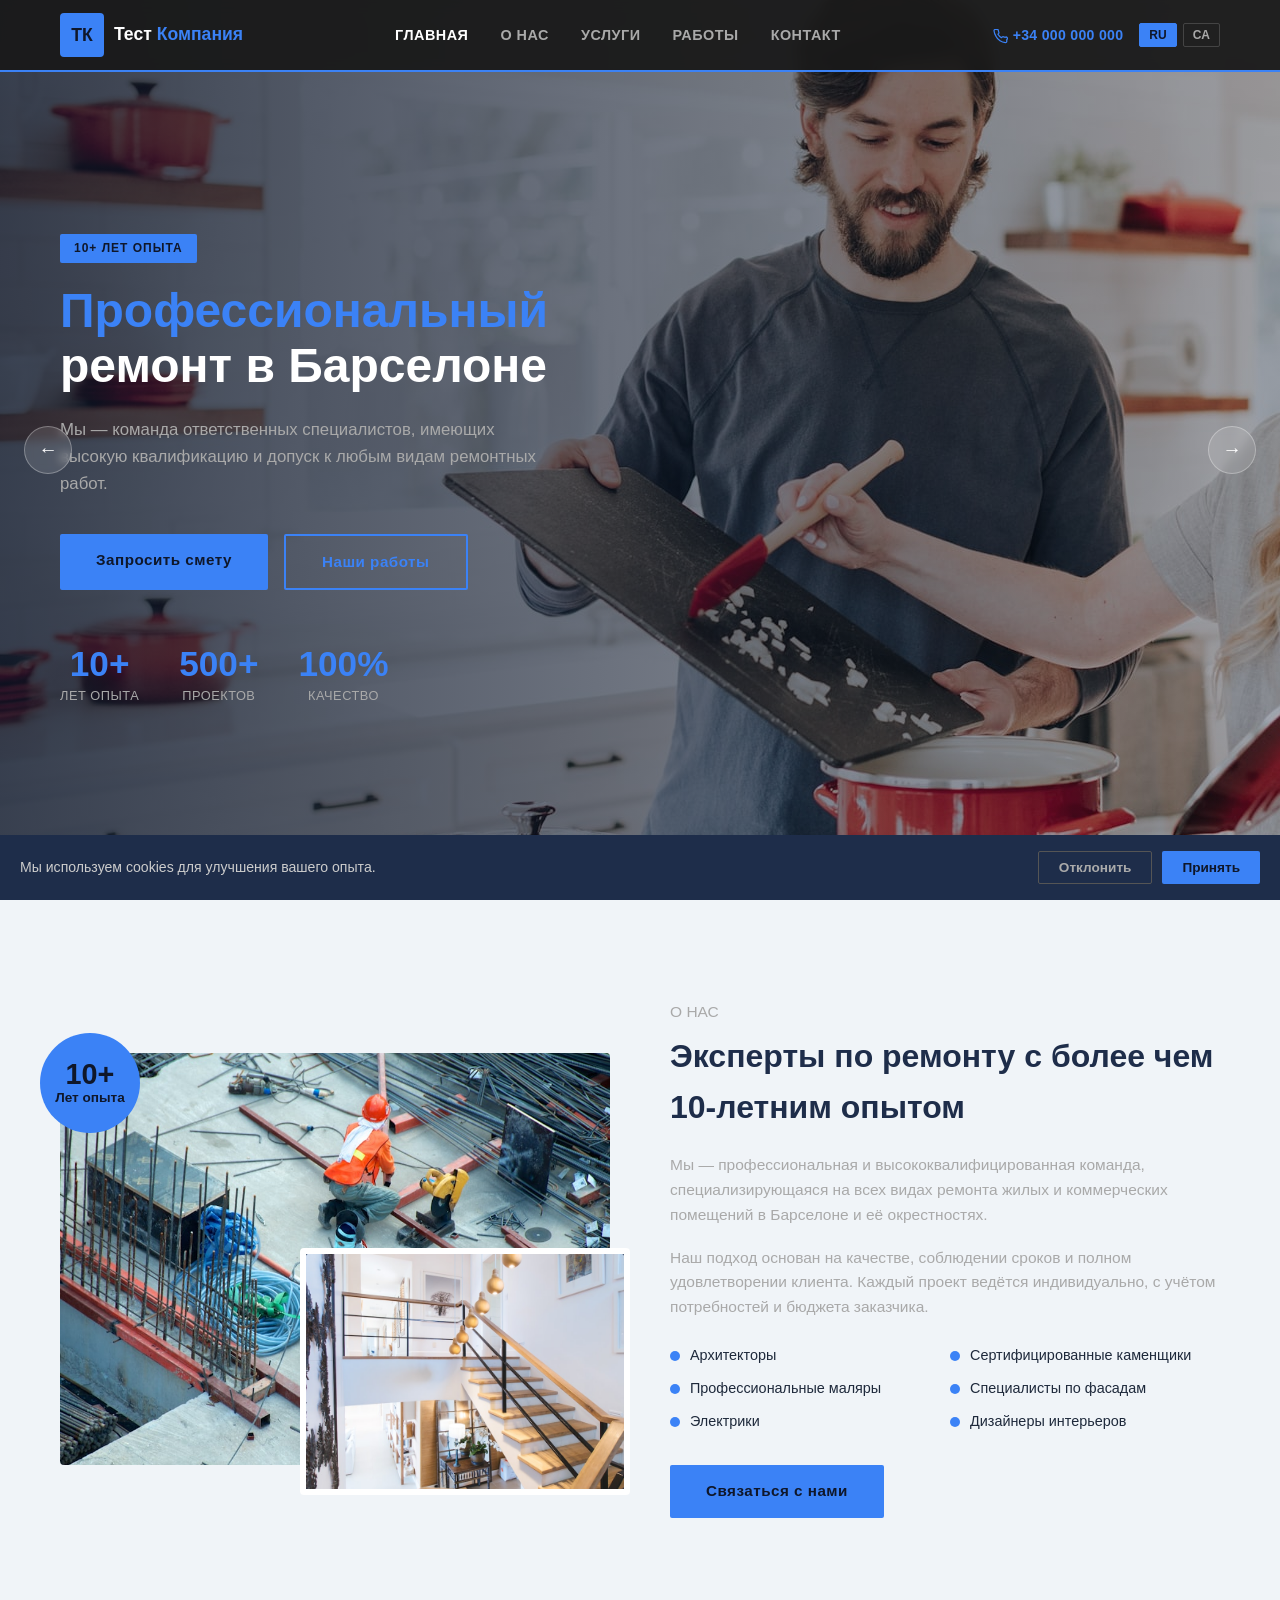
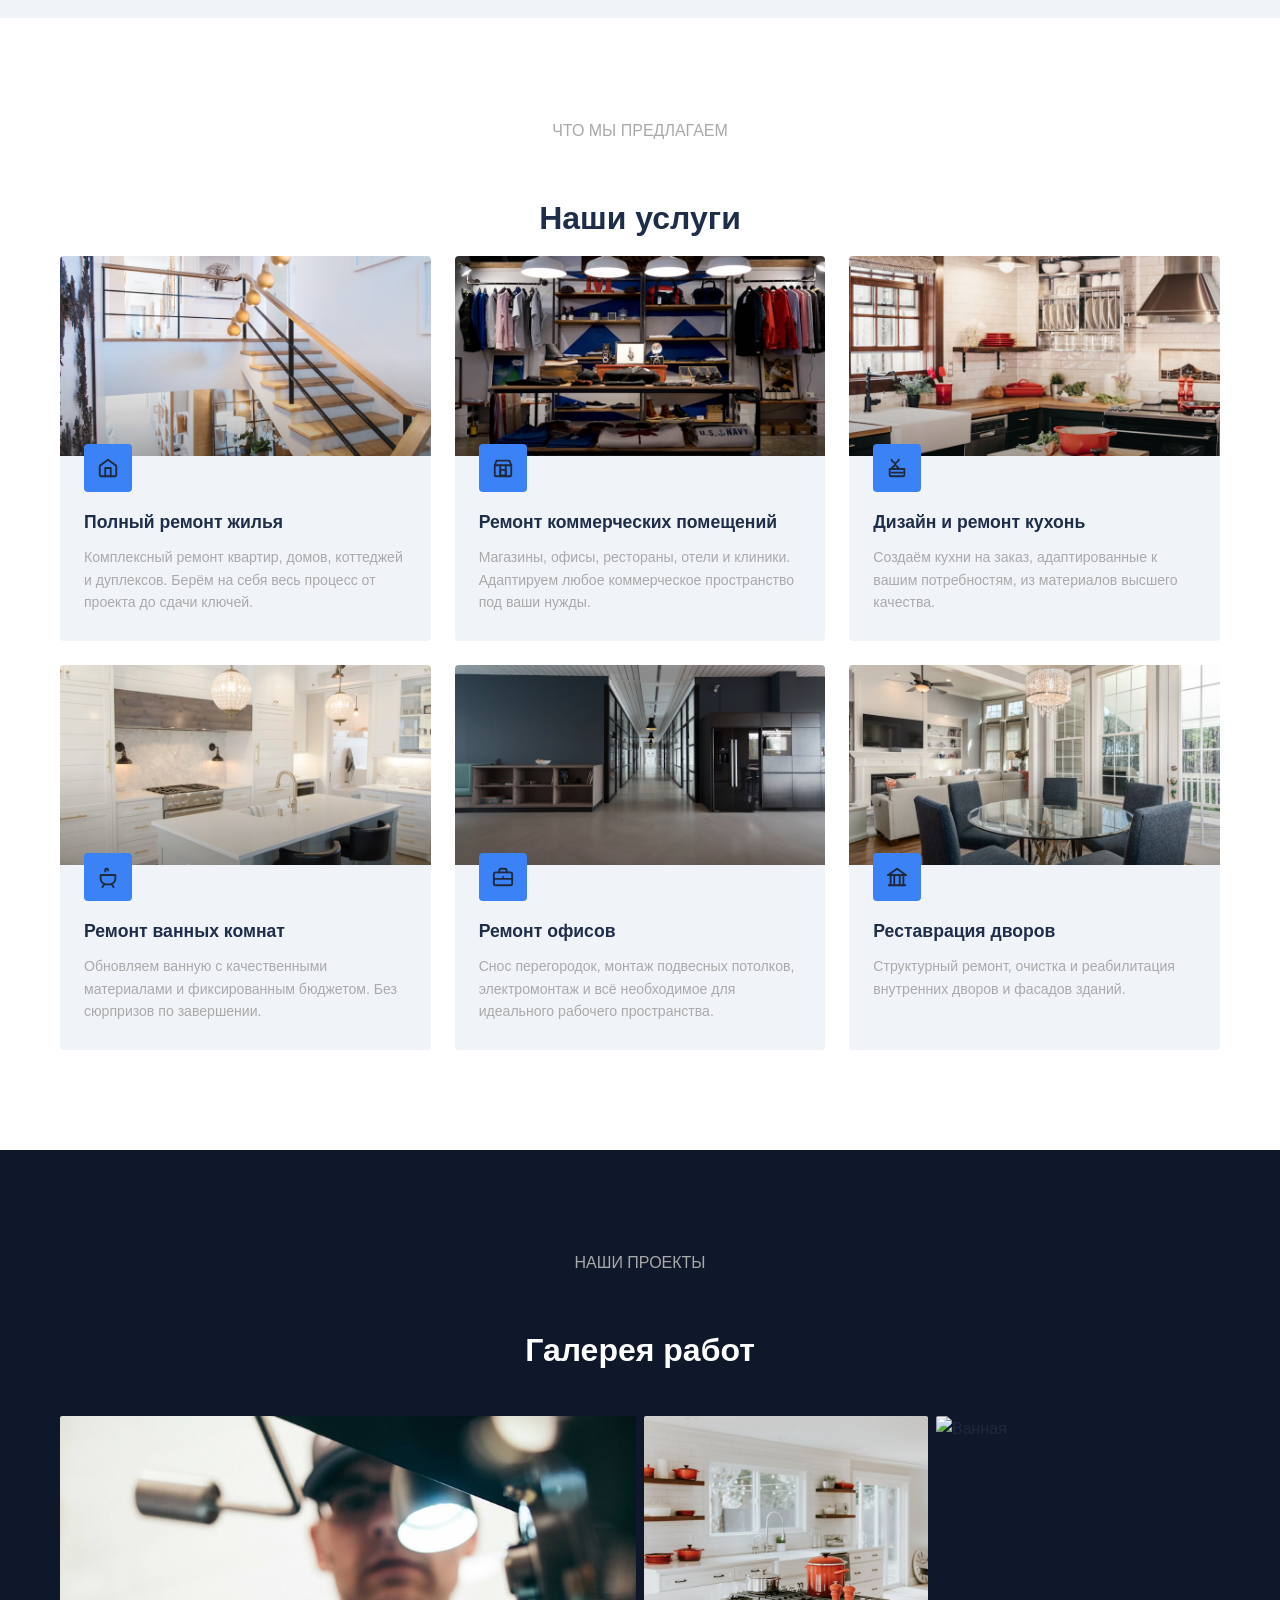
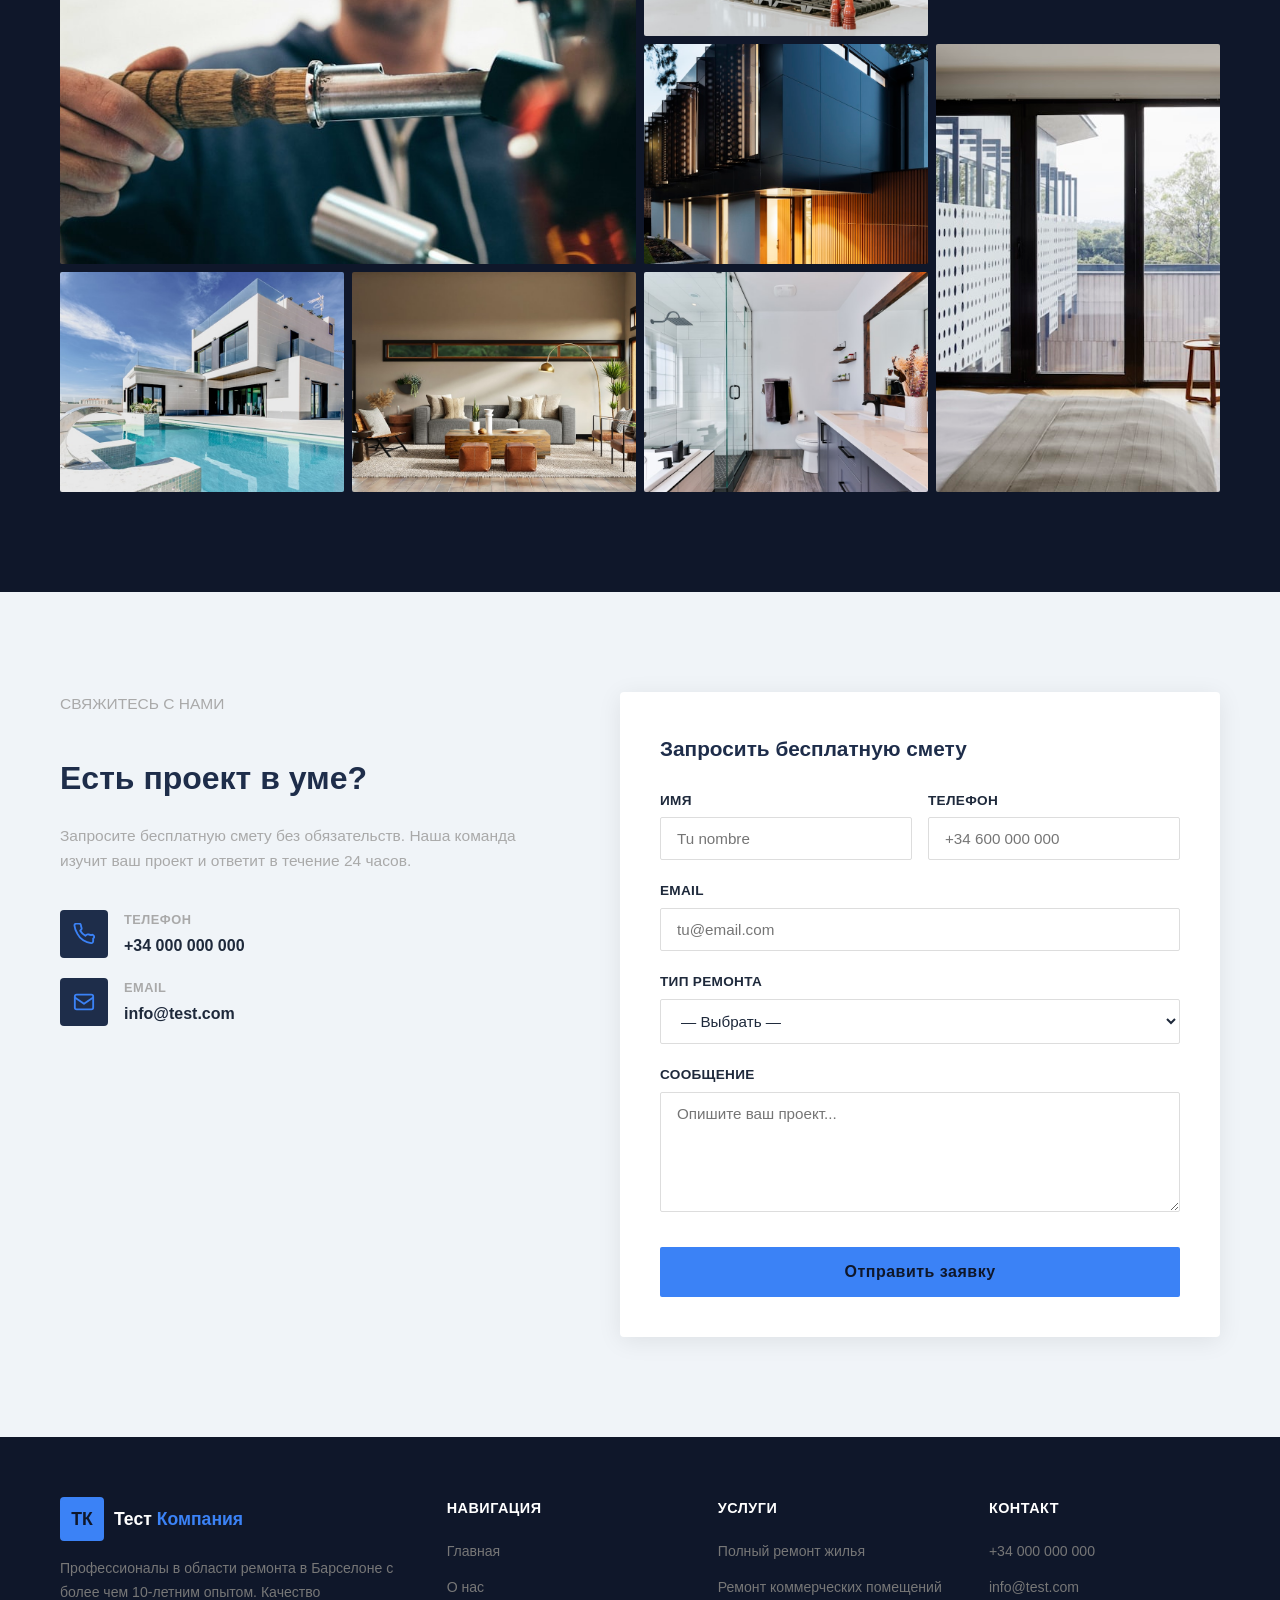
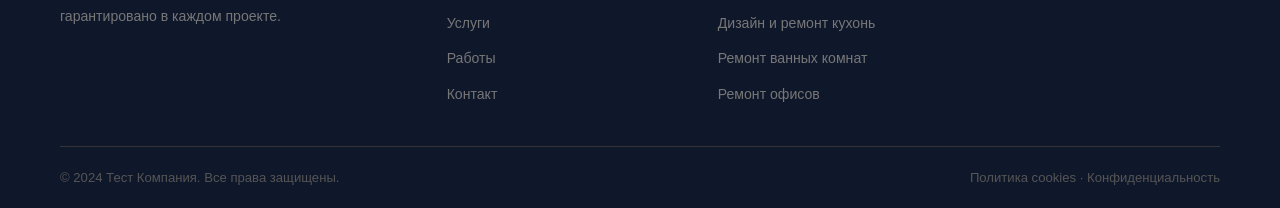
==== index.html @ d813368c "init" ====
<!DOCTYPE html>
<html lang="ru">
<head>
  <meta charset="UTF-8" />
  <meta name="viewport" content="width=device-width, initial-scale=1.0" />
  <title>Тест Компания</title>
  <style>
    /* ==================== RESET & BASE ==================== */
    *, *::before, *::after { box-sizing: border-box; margin: 0; padding: 0; }

    :root {
      --dark-green: #1e2d4a;
      --lime: #3b82f6;
      --gray: #a9a9a9;
      --dark: #0f172a;
      --light: #f0f4f8;
      --white: #ffffff;
      --text: #1e293b;
    }

    html { scroll-behavior: smooth; }

    body {
      font-family: 'Segoe UI', Arial, sans-serif;
      color: var(--text);
      background: var(--white);
      line-height: 1.6;
    }

    a { text-decoration: none; color: inherit; }
    ul { list-style: none; }
    img { display: block; width: 100%; }

    .container {
      max-width: 1200px;
      margin: 0 auto;
      padding: 0 20px;
    }

    .section-title {
      font-size: 2rem;
      font-weight: 700;
      color: var(--dark-green);
      margin-bottom: 12px;
    }

    .section-subtitle {
      color: var(--gray);
      font-size: 1rem;
      margin-bottom: 50px;
    }

    .btn {
      display: inline-block;
      padding: 14px 36px;
      background: var(--lime);
      color: var(--dark);
      font-weight: 700;
      font-size: 0.95rem;
      border: none;
      cursor: pointer;
      letter-spacing: 0.5px;
      transition: background 0.3s, transform 0.2s;
      border-radius: 2px;
    }

    .btn:hover { background: #2563eb; transform: translateY(-1px); }

    /* ==================== HEADER / NAV ==================== */
    header {
      position: fixed;
      top: 0; left: 0; right: 0;
      z-index: 1000;
      background: rgba(26, 26, 26, 0.95);
      backdrop-filter: blur(6px);
      border-bottom: 2px solid var(--lime);
      transition: background 0.3s;
    }

    nav {
      display: flex;
      align-items: center;
      justify-content: space-between;
      padding: 0 20px;
      max-width: 1200px;
      margin: 0 auto;
      height: 70px;
    }

    .logo {
      display: flex;
      align-items: center;
      gap: 10px;
    }

    .logo-mark {
      width: 44px;
      height: 44px;
      background: var(--lime);
      color: var(--dark);
      font-weight: 900;
      font-size: 1.1rem;
      display: flex;
      align-items: center;
      justify-content: center;
      border-radius: 4px;
    }

    .logo-text {
      color: var(--white);
      font-size: 1.1rem;
      font-weight: 700;
      line-height: 1.2;
    }

    .logo-text span { color: var(--lime); }

    .nav-links {
      display: flex;
      align-items: center;
      gap: 32px;
    }

    .nav-links a {
      color: var(--gray);
      font-size: 0.9rem;
      letter-spacing: 0.5px;
      text-transform: uppercase;
      font-weight: 600;
      transition: color 0.3s;
      position: relative;
    }

    .nav-links a::after {
      content: '';
      position: absolute;
      bottom: -4px; left: 0;
      width: 0; height: 2px;
      background: var(--lime);
      transition: width 0.3s;
    }

    .nav-links a:hover { color: var(--white); }
    .nav-links a:hover::after { width: 100%; }

    .nav-right {
      display: flex;
      align-items: center;
      gap: 16px;
    }

    .nav-phone {
      color: var(--lime);
      font-size: 0.88rem;
      font-weight: 700;
      letter-spacing: 0.3px;
      white-space: nowrap;
      transition: opacity 0.2s;
    }
    .nav-phone:hover { opacity: 0.8; }

    .lang-switcher {
      display: flex;
      gap: 6px;
    }

    .lang-btn {
      background: transparent;
      border: 1px solid #444;
      color: var(--gray);
      padding: 4px 9px;
      font-size: 0.75rem;
      cursor: pointer;
      border-radius: 2px;
      transition: all 0.2s;
      text-transform: uppercase;
      font-weight: 600;
    }

    .lang-btn.active,
    .lang-btn:hover {
      background: var(--lime);
      border-color: var(--lime);
      color: var(--dark);
    }

    .hamburger {
      display: none;
      flex-direction: column;
      gap: 5px;
      cursor: pointer;
      background: none;
      border: none;
      padding: 4px;
    }

    .hamburger span {
      display: block;
      width: 26px;
      height: 2px;
      background: var(--white);
      transition: all 0.3s;
    }

    /* ==================== CAROUSEL ==================== */
    .carousel-section {
      position: relative;
      width: 100%;
      height: 100vh;
      min-height: 500px;
      overflow: hidden;
    }

    .carousel-track {
      display: flex;
      height: 100%;
      transition: transform 0.7s cubic-bezier(0.77, 0, 0.18, 1);
    }

    .carousel-slide {
      min-width: 100%;
      height: 100%;
      position: relative;
      flex-shrink: 0;
    }

    .carousel-slide img {
      width: 100%;
      height: 100%;
      object-fit: cover;
      object-position: center;
      display: block;
    }

    .carousel-slide::after {
      content: '';
      position: absolute;
      inset: 0;
      background: linear-gradient(to right, rgba(10,20,40,0.78) 0%, rgba(10,20,40,0.35) 60%, rgba(10,20,40,0.15) 100%);
    }

    .carousel-btn {
      position: absolute;
      top: 50%;
      transform: translateY(-50%);
      z-index: 10;
      background: rgba(255,255,255,0.12);
      border: 1.5px solid rgba(255,255,255,0.3);
      color: var(--white);
      width: 48px;
      height: 48px;
      border-radius: 50%;
      font-size: 1.2rem;
      cursor: pointer;
      display: flex;
      align-items: center;
      justify-content: center;
      transition: background 0.2s;
      backdrop-filter: blur(4px);
    }
    .carousel-btn:hover { background: var(--lime); border-color: var(--lime); color: var(--dark); }
    .carousel-btn.prev { left: 24px; }
    .carousel-btn.next { right: 24px; }

    .carousel-dots {
      position: absolute;
      bottom: 28px;
      left: 50%;
      transform: translateX(-50%);
      display: flex;
      gap: 10px;
      z-index: 10;
    }

    .carousel-dot {
      width: 10px;
      height: 10px;
      border-radius: 50%;
      background: rgba(255,255,255,0.4);
      border: none;
      cursor: pointer;
      transition: background 0.3s, transform 0.3s;
      padding: 0;
    }
    .carousel-dot.active {
      background: var(--lime);
      transform: scale(1.3);
    }

    /* ==================== HERO ==================== */
    #home {
      position: absolute;
      inset: 0;
      z-index: 5;
      display: flex;
      align-items: center;
      pointer-events: none;
      background: transparent;
    }

    #home .btn,
    #home .btn-outline { pointer-events: all; }

    .hero-bg { display: none; }

    .hero-content {
      position: relative;
      z-index: 1;
      max-width: 580px;
      padding: 120px 20px 80px 20px;
      margin-left: calc((100vw - 1200px) / 2);
    }

    @media (max-width: 1240px) { .hero-content { margin-left: 20px; } }

    .hero-badge {
      display: inline-block;
      background: var(--lime);
      color: var(--dark);
      font-size: 0.75rem;
      font-weight: 700;
      padding: 5px 14px;
      letter-spacing: 1px;
      text-transform: uppercase;
      margin-bottom: 20px;
      border-radius: 2px;
    }

    .hero-title {
      font-size: clamp(2rem, 4vw, 3rem);
      font-weight: 900;
      color: var(--white);
      line-height: 1.15;
      margin-bottom: 24px;
    }

    .hero-title span { color: var(--lime); }

    .hero-desc {
      color: var(--gray);
      font-size: 1.05rem;
      margin-bottom: 36px;
      max-width: 480px;
    }

    .hero-actions {
      display: flex;
      gap: 16px;
      flex-wrap: wrap;
    }

    .btn-outline {
      display: inline-block;
      padding: 14px 36px;
      border: 2px solid var(--lime);
      color: var(--lime);
      font-weight: 700;
      font-size: 0.95rem;
      cursor: pointer;
      letter-spacing: 0.5px;
      transition: all 0.3s;
      border-radius: 2px;
      background: transparent;
    }

    .btn-outline:hover {
      background: var(--lime);
      color: var(--dark);
    }

    .hero-stats {
      display: flex;
      gap: 40px;
      margin-top: 56px;
      flex-wrap: wrap;
    }

    .stat {
      text-align: center;
    }

    .stat-number {
      font-size: 2.2rem;
      font-weight: 900;
      color: var(--lime);
      line-height: 1;
    }

    .stat-label {
      color: var(--gray);
      font-size: 0.8rem;
      text-transform: uppercase;
      letter-spacing: 0.5px;
      margin-top: 4px;
    }

    /* ==================== ABOUT ==================== */
    #about {
      padding: 100px 0;
      background: var(--light);
    }

    .about-grid {
      display: grid;
      grid-template-columns: 1fr 1fr;
      gap: 60px;
      align-items: center;
    }

    .about-image {
      position: relative;
    }

    .img-placeholder {
      width: 100%;
      aspect-ratio: 4/3;
      background: linear-gradient(135deg, #ddd 0%, #c5c5c5 100%);
      display: flex;
      align-items: center;
      justify-content: center;
      font-size: 4rem;
      color: #999;
      border-radius: 4px;
    }

    .img-placeholder-sm {
      width: 60%;
      aspect-ratio: 4/3;
      background: var(--dark-green);
      display: flex;
      align-items: center;
      justify-content: center;
      font-size: 2.5rem;
      color: var(--lime);
      border-radius: 4px;
      position: absolute;
      bottom: -30px;
      right: -20px;
      border: 6px solid var(--white);
    }

    .experience-badge {
      position: absolute;
      top: -20px;
      left: -20px;
      background: var(--lime);
      color: var(--dark);
      width: 100px;
      height: 100px;
      border-radius: 50%;
      display: flex;
      flex-direction: column;
      align-items: center;
      justify-content: center;
      font-weight: 900;
      line-height: 1.1;
      text-align: center;
      font-size: 0.85rem;
    }

    .experience-badge strong { font-size: 1.8rem; }

    .about-text .section-title { margin-bottom: 20px; }

    .about-text p {
      color: var(--gray);
      margin-bottom: 18px;
      font-size: 0.97rem;
    }

    .team-list {
      display: grid;
      grid-template-columns: 1fr 1fr;
      gap: 10px;
      margin-top: 24px;
    }

    .team-item {
      display: flex;
      align-items: center;
      gap: 10px;
      font-size: 0.9rem;
      color: var(--text);
      font-weight: 500;
    }

    .team-item::before {
      content: '';
      width: 10px;
      height: 10px;
      background: var(--lime);
      border-radius: 50%;
      flex-shrink: 0;
    }

    /* ==================== SERVICES ==================== */
    #services {
      padding: 100px 0;
      background: var(--white);
    }

    #services .section-header { text-align: center; }

    .services-grid {
      display: grid;
      grid-template-columns: repeat(3, 1fr);
      gap: 24px;
    }

    .service-card {
      background: var(--light);
      border-radius: 4px;
      overflow: hidden;
      transition: transform 0.3s, box-shadow 0.3s;
      border-bottom: 3px solid transparent;
    }

    .service-card:hover {
      transform: translateY(-6px);
      box-shadow: 0 12px 40px rgba(0,0,0,0.1);
      border-bottom-color: var(--lime);
    }

    .service-img {
      height: 200px;
      position: relative;
      overflow: hidden;
    }

    .service-img img {
      width: 100%;
      height: 100%;
      object-fit: cover;
      object-position: center;
      transition: transform 0.4s ease;
    }

    .service-card:hover .service-img img { transform: scale(1.06); }

    .service-img::after {
      content: '';
      position: absolute;
      inset: 0;
      background: linear-gradient(to bottom, transparent 50%, rgba(0,0,0,0.3));
    }

    .service-body {
      padding: 24px;
    }

    .service-icon {
      width: 48px;
      height: 48px;
      background: var(--lime);
      border-radius: 4px;
      display: flex;
      align-items: center;
      justify-content: center;
      font-size: 1.4rem;
      margin-bottom: 16px;
      margin-top: -36px;
      position: relative;
      z-index: 1;
    }

    .service-card:hover .service-icon {
      background: var(--dark-green);
    }

    .service-body h3 {
      font-size: 1.1rem;
      font-weight: 700;
      margin-bottom: 10px;
      color: var(--dark-green);
    }

    .service-body p {
      color: var(--gray);
      font-size: 0.88rem;
      line-height: 1.6;
    }

    /* ==================== PORTFOLIO ==================== */
    #works {
      padding: 100px 0;
      background: var(--dark);
    }

    #works .section-header { text-align: center; }
    #works .section-title { color: var(--white); }
    #works .section-subtitle { color: var(--gray); }

    .portfolio-grid {
      display: grid;
      grid-template-columns: repeat(4, 1fr);
      grid-auto-rows: 220px;
      gap: 8px;
    }

    .portfolio-item {
      position: relative;
      overflow: hidden;
      cursor: pointer;
      border-radius: 2px;
    }

    .portfolio-item.wide { grid-column: span 2; }
    .portfolio-item.tall { grid-row: span 2; }

    .portfolio-item img {
      width: 100%;
      height: 100%;
      object-fit: cover;
      object-position: center;
      display: block;
      transition: transform 0.4s ease;
    }

    .portfolio-item:hover img { transform: scale(1.06); }

    .portfolio-placeholder span { color: rgba(255,255,255,0.6); font-size: 0.75rem; }

    .portfolio-overlay {
      position: absolute;
      inset: 0;
      background: rgba(30, 45, 74, 0.88);
      display: flex;
      flex-direction: column;
      align-items: center;
      justify-content: center;
      opacity: 0;
      transition: opacity 0.3s;
      padding: 20px;
      text-align: center;
    }

    .portfolio-item:hover .portfolio-overlay { opacity: 1; }

    .portfolio-overlay h4 {
      color: var(--white);
      font-size: 1rem;
      font-weight: 700;
      margin-bottom: 6px;
    }

    .portfolio-overlay p {
      color: var(--lime);
      font-size: 0.8rem;
    }

    .portfolio-placeholder span { color: rgba(255,255,255,0.6); font-size: 0.75rem; }

    /* ==================== CONTACT ==================== */
    #contact {
      padding: 100px 0;
      background: var(--light);
    }

    .contact-grid {
      display: grid;
      grid-template-columns: 1fr 1.2fr;
      gap: 60px;
      align-items: start;
    }

    .contact-info .section-title { margin-bottom: 20px; }

    .contact-info p {
      color: var(--gray);
      margin-bottom: 36px;
      font-size: 0.97rem;
    }

    .contact-details { display: flex; flex-direction: column; gap: 20px; }

    .contact-item {
      display: flex;
      align-items: flex-start;
      gap: 16px;
    }

    .contact-icon {
      width: 48px;
      height: 48px;
      background: var(--dark-green);
      color: var(--lime);
      border-radius: 4px;
      display: flex;
      align-items: center;
      justify-content: center;
      font-size: 1.2rem;
      flex-shrink: 0;
    }

    .contact-item-text { display: flex; flex-direction: column; }
    .contact-item-label { font-size: 0.8rem; color: var(--gray); text-transform: uppercase; letter-spacing: 0.5px; font-weight: 600; }
    .contact-item-value { font-size: 1rem; color: var(--text); font-weight: 600; margin-top: 2px; }

    .contact-form {
      background: var(--white);
      padding: 40px;
      border-radius: 4px;
      box-shadow: 0 4px 24px rgba(0,0,0,0.08);
    }

    .contact-form h3 {
      font-size: 1.3rem;
      font-weight: 700;
      color: var(--dark-green);
      margin-bottom: 24px;
    }

    .form-group {
      margin-bottom: 20px;
    }

    .form-group label {
      display: block;
      font-size: 0.85rem;
      font-weight: 600;
      color: var(--text);
      margin-bottom: 6px;
      text-transform: uppercase;
      letter-spacing: 0.3px;
    }

    .form-group input,
    .form-group textarea,
    .form-group select {
      width: 100%;
      padding: 12px 16px;
      border: 1.5px solid #ddd;
      border-radius: 2px;
      font-size: 0.95rem;
      font-family: inherit;
      color: var(--text);
      transition: border-color 0.2s;
      background: var(--white);
    }

    .form-group input:focus,
    .form-group textarea:focus,
    .form-group select:focus {
      outline: none;
      border-color: var(--lime);
    }

    .form-group textarea { resize: vertical; min-height: 120px; }

    .form-row { display: grid; grid-template-columns: 1fr 1fr; gap: 16px; }

    .form-submit { width: 100%; padding: 16px; font-size: 1rem; margin-top: 8px; }

    .form-success {
      display: none;
      text-align: center;
      padding: 24px;
      color: var(--dark-green);
      font-weight: 600;
    }

    .form-success .success-icon { font-size: 3rem; margin-bottom: 12px; }

    /* ==================== FOOTER ==================== */
    footer {
      background: var(--dark);
      color: var(--gray);
      padding: 60px 0 0;
    }

    .footer-grid {
      display: grid;
      grid-template-columns: 1.5fr 1fr 1fr 1fr;
      gap: 40px;
      padding-bottom: 40px;
      border-bottom: 1px solid #333;
    }

    .footer-brand .logo { margin-bottom: 16px; }

    .footer-brand p {
      font-size: 0.88rem;
      line-height: 1.7;
      color: #777;
    }

    .footer-col h4 {
      color: var(--white);
      font-size: 0.9rem;
      font-weight: 700;
      text-transform: uppercase;
      letter-spacing: 0.5px;
      margin-bottom: 18px;
    }

    .footer-col ul { display: flex; flex-direction: column; gap: 10px; }

    .footer-col ul li a {
      color: #777;
      font-size: 0.88rem;
      transition: color 0.2s;
    }

    .footer-col ul li a:hover { color: var(--lime); }

    .footer-bottom {
      display: flex;
      justify-content: space-between;
      align-items: center;
      padding: 20px 0;
      font-size: 0.82rem;
      color: #555;
      flex-wrap: wrap;
      gap: 12px;
    }

    .footer-bottom a { color: #555; transition: color 0.2s; }
    .footer-bottom a:hover { color: var(--lime); }

    /* ==================== COOKIE BANNER ==================== */
    .cookie-banner {
      position: fixed;
      bottom: 0; left: 0; right: 0;
      background: var(--dark-green);
      color: var(--white);
      padding: 16px 20px;
      z-index: 2000;
      display: flex;
      align-items: center;
      justify-content: space-between;
      gap: 20px;
      flex-wrap: wrap;
      transform: translateY(100%);
      transition: transform 0.4s ease;
    }

    .cookie-banner.show { transform: translateY(0); }

    .cookie-text { font-size: 0.88rem; color: #ccc; flex: 1; min-width: 200px; }
    .cookie-text a { color: var(--lime); text-decoration: underline; }

    .cookie-actions { display: flex; gap: 10px; flex-wrap: wrap; }

    .cookie-btn {
      padding: 8px 20px;
      font-size: 0.85rem;
      font-weight: 700;
      cursor: pointer;
      border: none;
      border-radius: 2px;
      transition: all 0.2s;
    }

    .cookie-accept { background: var(--lime); color: var(--dark); }
    .cookie-accept:hover { background: #2563eb; }
    .cookie-decline { background: transparent; color: #aaa; border: 1px solid #555; }
    .cookie-decline:hover { border-color: #aaa; color: var(--white); }

    /* ==================== MOBILE NAV ==================== */
    .mobile-menu {
      display: none;
      position: fixed;
      top: 70px; left: 0; right: 0;
      background: rgba(15,23,42,0.98);
      z-index: 999;
      padding: 20px;
      flex-direction: column;
      gap: 16px;
      border-top: 1px solid #333;
    }

    .mobile-menu.open { display: flex; }

    .mobile-menu a {
      color: var(--gray);
      font-size: 1rem;
      font-weight: 600;
      text-transform: uppercase;
      padding: 10px 0;
      border-bottom: 1px solid #222;
      letter-spacing: 0.5px;
    }

    .mobile-menu a:hover { color: var(--lime); }

    /* ==================== SCROLL TOP ==================== */
    .scroll-top {
      position: fixed;
      bottom: 30px;
      right: 30px;
      width: 44px;
      height: 44px;
      background: var(--lime);
      color: var(--dark);
      border: none;
      border-radius: 4px;
      font-size: 1.2rem;
      cursor: pointer;
      z-index: 900;
      opacity: 0;
      pointer-events: none;
      transition: opacity 0.3s;
      display: flex;
      align-items: center;
      justify-content: center;
    }

    .scroll-top.visible { opacity: 1; pointer-events: all; }
    .scroll-top:hover { background: #2563eb; }

    /* ==================== RESPONSIVE ==================== */
    @media (max-width: 1024px) {
      .services-grid { grid-template-columns: repeat(2, 1fr); }
      .portfolio-grid { grid-template-columns: repeat(2, 1fr); }
      .portfolio-item.wide { grid-column: span 1; }
      .footer-grid { grid-template-columns: 1fr 1fr; }
    }

    @media (max-width: 768px) {
      .nav-links, .nav-right { display: none; }
      .hamburger { display: flex; }

      .about-grid, .contact-grid { grid-template-columns: 1fr; }
      .about-image { order: -1; }
      .img-placeholder-sm { display: none; }
      .experience-badge { width: 80px; height: 80px; top: -10px; left: -10px; }

      .services-grid { grid-template-columns: 1fr; }
      .portfolio-grid { grid-template-columns: 1fr 1fr; grid-auto-rows: 180px; }

      .form-row { grid-template-columns: 1fr; }

      .footer-grid { grid-template-columns: 1fr; }
      .footer-bottom { flex-direction: column; text-align: center; }

      .hero-placeholder { display: none; }

      .contact-form { padding: 24px; }
      section { padding: 70px 0; }
    }

    @media (max-width: 480px) {
      .portfolio-grid { grid-template-columns: 1fr; }
      .portfolio-item.tall { grid-row: span 1; }
      .hero-stats { gap: 24px; }
      .team-list { grid-template-columns: 1fr; }
    }
  </style>
</head>
<body>

<!-- ==================== HEADER ==================== -->
<header>
  <nav>
    <a href="#home" class="logo">
      <div class="logo-mark">ТК</div>
      <div class="logo-text">Тест <span>Компания</span></div>
    </a>

    <ul class="nav-links">
      <li><a href="#home" data-i18n="nav_home">Inicio</a></li>
      <li><a href="#about" data-i18n="nav_about">Nosotros</a></li>
      <li><a href="#services" data-i18n="nav_services">Servicios</a></li>
      <li><a href="#works" data-i18n="nav_works">Trabajos</a></li>
      <li><a href="#contact" data-i18n="nav_contact">Contacto</a></li>
    </ul>

    <div class="nav-right">
      <a href="tel:+34000000000" class="nav-phone">
        <svg width="15" height="15" viewBox="0 0 24 24" fill="none" stroke="currentColor" stroke-width="2" stroke-linecap="round" stroke-linejoin="round" style="vertical-align:middle;margin-right:5px;"><path d="M22 16.92v3a2 2 0 0 1-2.18 2 19.79 19.79 0 0 1-8.63-3.07A19.5 19.5 0 0 1 4.69 11.5 19.79 19.79 0 0 1 1.61 2.84 2 2 0 0 1 3.6.67h3a2 2 0 0 1 2 1.72c.127.96.361 1.903.7 2.81a2 2 0 0 1-.45 2.11L7.91 8.37a16 16 0 0 0 5.55 5.55l1.27-.96a2 2 0 0 1 2.11-.45c.907.339 1.85.573 2.81.7A2 2 0 0 1 22 16.92z"/></svg>+34 000 000 000
      </a>
      <div class="lang-switcher">
        <button class="lang-btn active" onclick="setLang('ru')">RU</button>
        <button class="lang-btn" onclick="setLang('ca')">CA</button>
      </div>
    </div>

    <button class="hamburger" id="hamburger" aria-label="Menu">
      <span></span><span></span><span></span>
    </button>
  </nav>

  <!-- Mobile menu -->
  <div class="mobile-menu" id="mobileMenu">
    <a href="#home" data-i18n="nav_home" onclick="closeMobile()">Inicio</a>
    <a href="#about" data-i18n="nav_about" onclick="closeMobile()">Nosotros</a>
    <a href="#services" data-i18n="nav_services" onclick="closeMobile()">Servicios</a>
    <a href="#works" data-i18n="nav_works" onclick="closeMobile()">Trabajos</a>
    <a href="#contact" data-i18n="nav_contact" onclick="closeMobile()">Contacto</a>
    <div class="lang-switcher" style="padding-top:8px;">
      <button class="lang-btn active" onclick="setLang('ru')">RU</button>
      <button class="lang-btn" onclick="setLang('ca')">CA</button>
    </div>
  </div>
</header>

<!-- ==================== CAROUSEL + HERO ==================== -->
<div class="carousel-section">

  <!-- Slides -->
  <div class="carousel-track" id="carouselTrack">
    <div class="carousel-slide">
      <img src="images/hero1.jpg" alt="Ремонт квартиры" loading="eager" />
    </div>
    <div class="carousel-slide">
      <img src="images/hero2.jpg" alt="Ремонт ванной" loading="lazy" />
    </div>
    <div class="carousel-slide">
      <img src="images/hero3.jpg" alt="Интерьер" loading="lazy" />
    </div>
    <div class="carousel-slide">
      <img src="images/hero4.jpg" alt="Строительные работы" loading="lazy" />
    </div>
  </div>

  <!-- Controls -->
  <button class="carousel-btn prev" onclick="carouselMove(-1)" aria-label="Назад">&#8592;</button>
  <button class="carousel-btn next" onclick="carouselMove(1)" aria-label="Вперёд">&#8594;</button>
  <div class="carousel-dots" id="carouselDots">
    <button class="carousel-dot active" onclick="carouselGo(0)"></button>
    <button class="carousel-dot" onclick="carouselGo(1)"></button>
    <button class="carousel-dot" onclick="carouselGo(2)"></button>
    <button class="carousel-dot" onclick="carouselGo(3)"></button>
  </div>

  <!-- Hero content overlay -->
  <section id="home">
    <div class="hero-bg"></div>
    <div class="hero-content">
      <span class="hero-badge" data-i18n="hero_badge">+10 лет опыта</span>
      <h1 class="hero-title" data-i18n="hero_title"><span>Профессиональный</span> ремонт в Барселоне</h1>
      <p class="hero-desc" data-i18n="hero_desc">Мы — команда ответственных специалистов, имеющих высокую квалификацию и допуск к любым видам ремонтных работ.</p>
      <div class="hero-actions">
        <a href="#contact" class="btn" data-i18n="hero_cta">Запросить смету</a>
        <a href="#works" class="btn-outline" data-i18n="hero_works">Наши работы</a>
      </div>
      <div class="hero-stats">
        <div class="stat">
          <div class="stat-number">10+</div>
          <div class="stat-label" data-i18n="stat_years">Лет опыта</div>
        </div>
        <div class="stat">
          <div class="stat-number">500+</div>
          <div class="stat-label" data-i18n="stat_projects">Проектов</div>
        </div>
        <div class="stat">
          <div class="stat-number">100%</div>
          <div class="stat-label" data-i18n="stat_quality">Качество</div>
        </div>
      </div>
    </div>
  </section>

</div>

<!-- ==================== ABOUT ==================== -->
<section id="about">
  <div class="container">
    <div class="about-grid">
      <div class="about-image">
        <div class="experience-badge"><strong>10+</strong> <span data-i18n="stat_years">лет</span></div>
        <img src="images/about.jpg" alt="Команда за работой" style="width:100%;aspect-ratio:4/3;object-fit:cover;border-radius:4px;" />
        <div class="img-placeholder-sm" style="background:var(--dark-green);">
          <img src="images/service-home.jpg" alt="Готовый объект" style="width:100%;height:100%;object-fit:cover;border-radius:2px;" />
        </div>
      </div>
      <div class="about-text">
        <p class="section-subtitle" style="margin-bottom:6px;" data-i18n="about_label">SOBRE NOSOTROS</p>
        <h2 class="section-title" data-i18n="about_title">Expertos en reformas con más de 10 años de experiencia</h2>
        <p data-i18n="about_p1">Somos un equipo profesional y altamente cualificado, especializado en todo tipo de reformas tanto para viviendas residenciales como para locales comerciales en Barcelona y su área metropolitana.</p>
        <p data-i18n="about_p2">Nuestro enfoque se basa en la calidad, el respeto por los plazos y la total satisfacción del cliente. Cada proyecto se gestiona de forma personalizada, adaptándonos a las necesidades y el presupuesto de cada cliente.</p>
        <div class="team-list">
          <div class="team-item" data-i18n="team_1">Arquitectos</div>
          <div class="team-item" data-i18n="team_2">Albañiles certificados</div>
          <div class="team-item" data-i18n="team_3">Pintores profesionales</div>
          <div class="team-item" data-i18n="team_4">Expertos en fachadas</div>
          <div class="team-item" data-i18n="team_5">Electricistas</div>
          <div class="team-item" data-i18n="team_6">Decoradores de interiores</div>
        </div>
        <a href="#contact" class="btn" style="margin-top:32px;" data-i18n="about_cta">Contactar con nosotros</a>
      </div>
    </div>
  </div>
</section>

<!-- ==================== SERVICES ==================== -->
<section id="services">
  <div class="container">
    <div class="section-header">
      <p class="section-subtitle" data-i18n="services_label">LO QUE OFRECEMOS</p>
      <h2 class="section-title" data-i18n="services_title">Nuestros servicios</h2>
    </div>
    <div class="services-grid">

      <div class="service-card">
        <div class="service-img"><img src="images/service-home.jpg" alt="Ремонт жилья" /></div>
        <div class="service-body">
          <div class="service-icon"><svg width="22" height="22" viewBox="0 0 24 24" fill="none" stroke="currentColor" stroke-width="2" stroke-linecap="round" stroke-linejoin="round"><path d="M3 9.5L12 3l9 6.5V20a1 1 0 0 1-1 1H4a1 1 0 0 1-1-1V9.5z"/><path d="M9 21V12h6v9"/></svg></div>
          <h3 data-i18n="s1_title">Полный ремонт жилья</h3>
          <p data-i18n="s1_desc">Комплексный ремонт квартир, домов, коттеджей и дуплексов.</p>
        </div>
      </div>

      <div class="service-card">
        <div class="service-img"><img src="images/service-commercial.jpg" alt="Коммерческие помещения" /></div>
        <div class="service-body">
          <div class="service-icon"><svg width="22" height="22" viewBox="0 0 24 24" fill="none" stroke="currentColor" stroke-width="2" stroke-linecap="round" stroke-linejoin="round"><path d="M3 9h18v11a1 1 0 0 1-1 1H4a1 1 0 0 1-1-1V9z"/><path d="M3 9l2-5h14l2 5"/><path d="M9 9v12M15 9v12"/><rect x="9" y="14" width="6" height="6" rx="0.5"/></svg></div>
          <h3 data-i18n="s2_title">Ремонт коммерческих помещений</h3>
          <p data-i18n="s2_desc">Магазины, офисы, рестораны, отели и клиники.</p>
        </div>
      </div>

      <div class="service-card">
        <div class="service-img"><img src="images/service-kitchen.jpg" alt="Кухня" /></div>
        <div class="service-body">
          <div class="service-icon"><svg width="22" height="22" viewBox="0 0 24 24" fill="none" stroke="currentColor" stroke-width="2" stroke-linecap="round" stroke-linejoin="round"><path d="M6 3c0 2.5 4 2.5 4 5S6 10.5 6 13"/><path d="M6 13h12"/><path d="M6 17h12"/><path d="M5 21h14a1 1 0 0 0 1-1v-7H4v7a1 1 0 0 0 1 1z"/><path d="M14 3c0 2.5-4 2.5-4 5s4 2.5 4 5"/></svg></div>
          <h3 data-i18n="s3_title">Дизайн и ремонт кухонь</h3>
          <p data-i18n="s3_desc">Кухни на заказ из материалов высшего качества.</p>
        </div>
      </div>

      <div class="service-card">
        <div class="service-img"><img src="images/service-bathroom.jpg" alt="Ванная" /></div>
        <div class="service-body">
          <div class="service-icon"><svg width="22" height="22" viewBox="0 0 24 24" fill="none" stroke="currentColor" stroke-width="2" stroke-linecap="round" stroke-linejoin="round"><path d="M9 6V4a1 1 0 0 1 1-1h1a1 1 0 0 1 1 1v1"/><path d="M4 10h16v4a6 6 0 0 1-6 6H10a6 6 0 0 1-6-6v-4z"/><line x1="4" y1="10" x2="20" y2="10"/><line x1="8" y1="20" x2="6" y2="23"/><line x1="16" y1="20" x2="18" y2="23"/></svg></div>
          <h3 data-i18n="s4_title">Ремонт ванных комнат</h3>
          <p data-i18n="s4_desc">Качественные материалы и фиксированный бюджет.</p>
        </div>
      </div>

      <div class="service-card">
        <div class="service-img"><img src="images/service-office.jpg" alt="Офис" /></div>
        <div class="service-body">
          <div class="service-icon"><svg width="22" height="22" viewBox="0 0 24 24" fill="none" stroke="currentColor" stroke-width="2" stroke-linecap="round" stroke-linejoin="round"><rect x="2" y="7" width="20" height="14" rx="2"/><path d="M16 7V5a2 2 0 0 0-2-2h-4a2 2 0 0 0-2 2v2"/><line x1="12" y1="12" x2="12" y2="12.01"/><line x1="2" y1="14" x2="22" y2="14"/></svg></div>
          <h3 data-i18n="s5_title">Ремонт офисов</h3>
          <p data-i18n="s5_desc">Перегородки, подвесные потолки, электромонтаж.</p>
        </div>
      </div>

      <div class="service-card">
        <div class="service-img"><img src="images/service-facade.jpg" alt="Фасад" /></div>
        <div class="service-body">
          <div class="service-icon"><svg width="22" height="22" viewBox="0 0 24 24" fill="none" stroke="currentColor" stroke-width="2" stroke-linecap="round" stroke-linejoin="round"><line x1="3" y1="21" x2="21" y2="21"/><line x1="3" y1="10" x2="21" y2="10"/><polyline points="5 10 5 21"/><polyline points="19 10 19 21"/><polyline points="9 10 9 21"/><polyline points="15 10 15 21"/><path d="M12 3L2 10h20L12 3z"/></svg></div>
          <h3 data-i18n="s6_title">Реставрация фасадов</h3>
          <p data-i18n="s6_desc">Структурный ремонт и реабилитация фасадов зданий.</p>
        </div>
      </div>

    </div>
  </div>
</section>

<!-- ==================== PORTFOLIO ==================== -->
<section id="works">
  <div class="container">
    <div class="section-header" style="margin-bottom:40px;">
      <p class="section-subtitle" data-i18n="works_label">NUESTROS PROYECTOS</p>
      <h2 class="section-title" data-i18n="works_title">Galería de trabajos</h2>
    </div>
    <div class="portfolio-grid">

      <div class="portfolio-item wide tall">
        <img src="images/portfolio1.jpg" alt="Полный ремонт" />
        <div class="portfolio-overlay">
          <h4 data-i18n="p1_title">Полный ремонт квартиры</h4>
          <p data-i18n="p1_cat">Жильё · Барселона</p>
        </div>
      </div>

      <div class="portfolio-item">
        <img src="images/portfolio2.jpg" alt="Кухня" />
        <div class="portfolio-overlay">
          <h4 data-i18n="p2_title">Дизайн кухни</h4>
          <p data-i18n="p2_cat">Кухня · Эйшампле</p>
        </div>
      </div>

      <div class="portfolio-item">
        <img src="images/portfolio3.jpg" alt="Ванная" />
        <div class="portfolio-overlay">
          <h4 data-i18n="p3_title">Ремонт ванной</h4>
          <p data-i18n="p3_cat">Ванная · Грасиа</p>
        </div>
      </div>

      <div class="portfolio-item">
        <img src="images/portfolio4.jpg" alt="Коммерческое" />
        <div class="portfolio-overlay">
          <h4 data-i18n="p4_title">Коммерческое помещение</h4>
          <p data-i18n="p4_cat">Коммерческое · Сарриа</p>
        </div>
      </div>

      <div class="portfolio-item tall">
        <img src="images/portfolio5.jpg" alt="Фасад" />
        <div class="portfolio-overlay">
          <h4 data-i18n="p5_title">Реставрация фасада</h4>
          <p data-i18n="p5_cat">Фасад · Побленоу</p>
        </div>
      </div>

      <div class="portfolio-item">
        <img src="images/portfolio6.jpg" alt="Офис" />
        <div class="portfolio-overlay">
          <h4 data-i18n="p6_title">Ремонт офиса</h4>
          <p data-i18n="p6_cat">Офис · Лес Кортс</p>
        </div>
      </div>

      <div class="portfolio-item">
        <img src="images/portfolio7.jpg" alt="Квартира" />
        <div class="portfolio-overlay">
          <h4 data-i18n="p7_title">Обновлённая квартира</h4>
          <p data-i18n="p7_cat">Жильё · Сант Жерваси</p>
        </div>
      </div>

      <div class="portfolio-item">
        <img src="images/portfolio8.jpg" alt="Полный ремонт" />
        <div class="portfolio-overlay">
          <h4 data-i18n="p8_title">Полный ремонт</h4>
          <p data-i18n="p8_cat">Жильё · Орта</p>
        </div>
      </div>

    </div>
  </div>
</section>

<!-- ==================== CONTACT ==================== -->
<section id="contact">
  <div class="container">
    <div class="contact-grid">
      <div class="contact-info">
        <p class="section-subtitle" data-i18n="contact_label">PONTE EN CONTACTO</p>
        <h2 class="section-title" data-i18n="contact_title">¿Tienes un proyecto en mente?</h2>
        <p data-i18n="contact_desc">Solicita tu presupuesto gratuito sin compromiso. Nuestro equipo estudiará tu proyecto y te responderemos en menos de 24 horas.</p>

        <div class="contact-details">
          <div class="contact-item">
            <div class="contact-icon"><svg width="22" height="22" viewBox="0 0 24 24" fill="none" stroke="currentColor" stroke-width="2" stroke-linecap="round" stroke-linejoin="round"><path d="M22 16.92v3a2 2 0 0 1-2.18 2 19.79 19.79 0 0 1-8.63-3.07A19.5 19.5 0 0 1 4.69 11.5 19.79 19.79 0 0 1 1.61 2.84 2 2 0 0 1 3.6.67h3a2 2 0 0 1 2 1.72c.127.96.361 1.903.7 2.81a2 2 0 0 1-.45 2.11L7.91 8.37a16 16 0 0 0 5.55 5.55l1.27-.96a2 2 0 0 1 2.11-.45c.907.339 1.85.573 2.81.7A2 2 0 0 1 22 16.92z"/></svg></div>
            <div class="contact-item-text">
              <span class="contact-item-label" data-i18n="ci_phone_label">Teléfono</span>
              <a class="contact-item-value" href="tel:+34000000000">+34 000 000 000</a>
            </div>
          </div>
          <div class="contact-item">
            <div class="contact-icon"><svg width="22" height="22" viewBox="0 0 24 24" fill="none" stroke="currentColor" stroke-width="2" stroke-linecap="round" stroke-linejoin="round"><rect x="2" y="4" width="20" height="16" rx="2"/><path d="M2 7l10 7 10-7"/></svg></div>
            <div class="contact-item-text">
              <span class="contact-item-label" data-i18n="ci_email_label">Email</span>
              <a class="contact-item-value" href="mailto:info@test.com">info@test.com</a>
            </div>
          </div>
        </div>
      </div>

      <div class="contact-form" id="contactForm">
        <h3 data-i18n="form_title">Solicitar presupuesto gratuito</h3>
        <form id="reformForm" onsubmit="handleSubmit(event)">
          <div class="form-row">
            <div class="form-group">
              <label data-i18n="form_name">Nombre</label>
              <input type="text" name="name" required placeholder="Tu nombre" />
            </div>
            <div class="form-group">
              <label data-i18n="form_phone">Teléfono</label>
              <input type="tel" name="phone" placeholder="+34 600 000 000" />
            </div>
          </div>
          <div class="form-group">
            <label data-i18n="form_email">Email</label>
            <input type="email" name="email" required placeholder="tu@email.com" />
          </div>
          <div class="form-group">
            <label data-i18n="form_service">Tipo de reforma</label>
            <select name="service">
              <option value="" data-i18n="form_select">— Seleccionar —</option>
              <option data-i18n="s1_title">Reforma integral de viviendas</option>
              <option data-i18n="s2_title">Reforma de locales comerciales</option>
              <option data-i18n="s3_title">Diseño y reforma de cocinas</option>
              <option data-i18n="s4_title">Reforma de baños</option>
              <option data-i18n="s5_title">Reforma de oficinas</option>
              <option data-i18n="s6_title">Restauración de patios</option>
            </select>
          </div>
          <div class="form-group">
            <label data-i18n="form_message">Mensaje</label>
            <textarea name="message" placeholder="Describe tu proyecto..." data-i18n-placeholder="form_message_ph"></textarea>
          </div>
          <button type="submit" class="btn form-submit" data-i18n="form_submit">Enviar solicitud</button>
        </form>
        <div class="form-success" id="formSuccess">
          <div class="success-icon"><svg width="52" height="52" viewBox="0 0 24 24" fill="none" stroke="var(--lime)" stroke-width="2" stroke-linecap="round" stroke-linejoin="round"><circle cx="12" cy="12" r="10"/><polyline points="9 12 11 14 15 10"/></svg></div>
          <p data-i18n="form_sent">¡Mensaje enviado! Nos pondremos en contacto contigo pronto.</p>
        </div>
      </div>
    </div>
  </div>
</section>

<!-- ==================== FOOTER ==================== -->
<footer>
  <div class="container">
    <div class="footer-grid">
      <div class="footer-brand">
        <div class="logo">
          <div class="logo-mark">ТК</div>
          <div class="logo-text">Тест <span>Компания</span></div>
        </div>
        <p data-i18n="footer_desc">Profesionales de la reforma en Barcelona con más de 10 años de experiencia. Calidad garantizada en cada proyecto.</p>
      </div>

      <div class="footer-col">
        <h4 data-i18n="footer_nav">Navegación</h4>
        <ul>
          <li><a href="#home" data-i18n="nav_home">Inicio</a></li>
          <li><a href="#about" data-i18n="nav_about">Nosotros</a></li>
          <li><a href="#services" data-i18n="nav_services">Servicios</a></li>
          <li><a href="#works" data-i18n="nav_works">Trabajos</a></li>
          <li><a href="#contact" data-i18n="nav_contact">Contacto</a></li>
        </ul>
      </div>

      <div class="footer-col">
        <h4 data-i18n="footer_services">Servicios</h4>
        <ul>
          <li><a href="#services" data-i18n="s1_title">Reforma de viviendas</a></li>
          <li><a href="#services" data-i18n="s2_title">Locales comerciales</a></li>
          <li><a href="#services" data-i18n="s3_title">Cocinas</a></li>
          <li><a href="#services" data-i18n="s4_title">Baños</a></li>
          <li><a href="#services" data-i18n="s5_title">Oficinas</a></li>
        </ul>
      </div>

      <div class="footer-col">
        <h4 data-i18n="footer_contact">Contacto</h4>
        <ul>
          <li><a href="tel:+34000000000">+34 000 000 000</a></li>
          <li><a href="mailto:info@test.com">info@test.com</a></li>
        </ul>
      </div>
    </div>
    <div class="footer-bottom">
      <span>© 2024 Тест Компания. <span data-i18n="footer_rights">Todos los derechos reservados.</span></span>
      <span><a href="cookie-policy.html" data-i18n="footer_cookies">Политика cookies</a> · <a href="privacy-policy.html" data-i18n="footer_privacy">Конфиденциальность</a></span>
    </div>
  </div>
</footer>

<!-- ==================== COOKIE BANNER ==================== -->
<div class="cookie-banner" id="cookieBanner">
  <p class="cookie-text" data-i18n="cookie_text">
    Usamos cookies para mejorar tu experiencia.
    <a href="cookie-policy.html" data-i18n="cookie_more">Подробнее</a>.
  </p>
  <div class="cookie-actions">
    <button class="cookie-btn cookie-decline" onclick="closeCookie()" data-i18n="cookie_decline">Rechazar</button>
    <button class="cookie-btn cookie-accept" onclick="acceptCookie()" data-i18n="cookie_accept">Aceptar</button>
  </div>
</div>

<!-- Scroll to top -->
<button class="scroll-top" id="scrollTop" onclick="window.scrollTo({top:0,behavior:'smooth'})" aria-label="Volver arriba">↑</button>

<!-- ==================== JAVASCRIPT ==================== -->
<script>
  /* ---- Translations ---- */
  const translations = {
    ru: {
      nav_home:'Главная', nav_about:'О нас', nav_services:'Услуги', nav_works:'Работы', nav_contact:'Контакт',
      hero_badge:'10+ лет опыта',
      hero_title:'<span>Профессиональный</span> ремонт в Барселоне',
      hero_desc:'Мы — команда ответственных специалистов, имеющих высокую квалификацию и допуск к любым видам ремонтных работ.',
      hero_cta:'Запросить смету', hero_works:'Наши работы',
      stat_years:'Лет опыта', stat_projects:'Проектов', stat_quality:'Качество',
      about_label:'О НАС',
      about_title:'Эксперты по ремонту с более чем 10-летним опытом',
      about_p1:'Мы — профессиональная и высококвалифицированная команда, специализирующаяся на всех видах ремонта жилых и коммерческих помещений в Барселоне и её окрестностях.',
      about_p2:'Наш подход основан на качестве, соблюдении сроков и полном удовлетворении клиента. Каждый проект ведётся индивидуально, с учётом потребностей и бюджета заказчика.',
      team_1:'Архитекторы', team_2:'Сертифицированные каменщики', team_3:'Профессиональные маляры',
      team_4:'Специалисты по фасадам', team_5:'Электрики', team_6:'Дизайнеры интерьеров',
      about_cta:'Связаться с нами',
      services_label:'ЧТО МЫ ПРЕДЛАГАЕМ', services_title:'Наши услуги',
      s1_title:'Полный ремонт жилья', s1_desc:'Комплексный ремонт квартир, домов, коттеджей и дуплексов. Берём на себя весь процесс от проекта до сдачи ключей.',
      s2_title:'Ремонт коммерческих помещений', s2_desc:'Магазины, офисы, рестораны, отели и клиники. Адаптируем любое коммерческое пространство под ваши нужды.',
      s3_title:'Дизайн и ремонт кухонь', s3_desc:'Создаём кухни на заказ, адаптированные к вашим потребностям, из материалов высшего качества.',
      s4_title:'Ремонт ванных комнат', s4_desc:'Обновляем ванную с качественными материалами и фиксированным бюджетом. Без сюрпризов по завершении.',
      s5_title:'Ремонт офисов', s5_desc:'Снос перегородок, монтаж подвесных потолков, электромонтаж и всё необходимое для идеального рабочего пространства.',
      s6_title:'Реставрация дворов', s6_desc:'Структурный ремонт, очистка и реабилитация внутренних дворов и фасадов зданий.',
      works_label:'НАШИ ПРОЕКТЫ', works_title:'Галерея работ',
      p1_title:'Полный ремонт квартиры', p1_cat:'Жильё · Барселона',
      p2_title:'Дизайн кухни', p2_cat:'Кухня · Эйшампле',
      p3_title:'Ремонт ванной', p3_cat:'Ванная · Грасиа',
      p4_title:'Коммерческое помещение', p4_cat:'Коммерческое · Сарриа',
      p5_title:'Реставрация фасада', p5_cat:'Фасад · Побленоу',
      p6_title:'Ремонт офиса', p6_cat:'Офис · Лес Кортс',
      p7_title:'Обновлённая квартира', p7_cat:'Жильё · Сант Жерваси',
      p8_title:'Полный ремонт', p8_cat:'Жильё · Орта',
      contact_label:'СВЯЖИТЕСЬ С НАМИ', contact_title:'Есть проект в уме?',
      contact_desc:'Запросите бесплатную смету без обязательств. Наша команда изучит ваш проект и ответит в течение 24 часов.',
      ci_phone_label:'Телефон', ci_email_label:'Email',
      form_title:'Запросить бесплатную смету',
      form_name:'Имя', form_phone:'Телефон', form_email:'Email',
      form_service:'Тип ремонта', form_select:'— Выбрать —',
      form_message:'Сообщение', form_message_ph:'Опишите ваш проект...',
      form_submit:'Отправить заявку', form_sent:'Сообщение отправлено! Мы свяжемся с вами в ближайшее время.',
      footer_desc:'Профессионалы в области ремонта в Барселоне с более чем 10-летним опытом. Качество гарантировано в каждом проекте.',
      footer_nav:'Навигация', footer_services:'Услуги', footer_contact:'Контакт',
      footer_rights:'Все права защищены.',
      footer_cookies:'Политика cookies', footer_privacy:'Конфиденциальность',
      cookie_text:'Мы используем cookies для улучшения вашего опыта.', cookie_more:'Подробнее',
      cookie_decline:'Отклонить', cookie_accept:'Принять'
    },
    ca: {
      nav_home:'Inici', nav_about:'Nosaltres', nav_services:'Serveis', nav_works:'Treballs', nav_contact:'Contacte',
      hero_badge:'+10 Anys d\'Experiència',
      hero_title:'Reformes <span>professionals</span> a Barcelona',
      hero_desc:'Som un grup de professionals responsables, altament capacitats i habilitats per a qualsevol tipus de reforma.',
      hero_cta:'Sol·licitar pressupost', hero_works:'Veure treballs',
      stat_years:'Anys d\'exp.', stat_projects:'Projectes', stat_quality:'Qualitat',
      about_label:'SOBRE NOSALTRES',
      about_title:'Experts en reformes amb més de 10 anys d\'experiència',
      about_p1:'Som un equip professional i altament qualificat, especialitzat en tot tipus de reformes tant per a habitatges residencials com per a locals comercials a Barcelona i la seva àrea metropolitana.',
      about_p2:'El nostre enfocament es basa en la qualitat, el respecte pels terminis i la total satisfacció del client. Cada projecte es gestiona de forma personalitzada, adaptant-nos a les necessitats i el pressupost de cada client.',
      team_1:'Arquitectes', team_2:'Paletes certificats', team_3:'Pintors professionals',
      team_4:'Experts en façanes', team_5:'Electricistes', team_6:'Decoradors d\'interiors',
      about_cta:'Contactar amb nosaltres',
      services_label:'EL QUE OFERIM', services_title:'Els nostres serveis',
      s1_title:'Reforma integral d\'habitatges', s1_desc:'Reformes completes de pisos, cases, xalets i dúplexs. Gestionem tot el procés des del disseny fins al lliurament de claus.',
      s2_title:'Reforma de locals comercials', s2_desc:'Botigues, oficines, restaurants, hotels i clíniques. Adaptem qualsevol espai comercial a les vostres necessitats.',
      s3_title:'Disseny i reforma de cuines', s3_desc:'Creem cuines a mida adaptades a les vostres necessitats i estil de vida, amb materials de primera qualitat.',
      s4_title:'Reforma de banys', s4_desc:'Renovem el vostre bany amb materials de qualitat i pressupost fix. Sense sorpreses al final de l\'obra.',
      s5_title:'Reforma d\'oficines', s5_desc:'Eliminació de tabics, instal·lació de falsos sostres, obres elèctriques i tot el necessari per al vostre espai de treball ideal.',
      s6_title:'Restauració de patis', s6_desc:'Reparacions estructurals, neteja i rehabilitació de patis interiors i façanes d\'edificis.',
      works_label:'ELS NOSTRES PROJECTES', works_title:'Galeria de treballs',
      p1_title:'Reforma integral de pis', p1_cat:'Habitatge · Barcelona',
      p2_title:'Disseny de cuina', p2_cat:'Cuina · Eixample',
      p3_title:'Reforma de bany', p3_cat:'Bany · Gràcia',
      p4_title:'Local comercial', p4_cat:'Comercial · Sarrià',
      p5_title:'Restauració de façana', p5_cat:'Façana · Poblenou',
      p6_title:'Reforma d\'oficina', p6_cat:'Oficina · Les Corts',
      p7_title:'Pis modernitzat', p7_cat:'Habitatge · Sant Gervasi',
      p8_title:'Reforma completa', p8_cat:'Habitatge · Horta',
      contact_label:'POSEU-VOS EN CONTACTE', contact_title:'Teniu un projecte en ment?',
      contact_desc:'Sol·liciteu el vostre pressupost gratuït sense compromís. El nostre equip estudiarà el vostre projecte i us respondrem en menys de 24 hores.',
      ci_phone_label:'Telèfon', ci_email_label:'Correu',
      form_title:'Sol·licitar pressupost gratuït',
      form_name:'Nom', form_phone:'Telèfon', form_email:'Correu electrònic',
      form_service:'Tipus de reforma', form_select:'— Seleccionar —',
      form_message:'Missatge', form_message_ph:'Descriviu el vostre projecte...',
      form_submit:'Enviar sol·licitud', form_sent:'Missatge enviat! Ens posarem en contacte amb vosaltres aviat.',
      footer_desc:'Professionals de la reforma a Barcelona amb més de 10 anys d\'experiència. Qualitat garantida en cada projecte.',
      footer_nav:'Navegació', footer_services:'Serveis', footer_contact:'Contacte',
      footer_rights:'Tots els drets reservats.',
      footer_cookies:'Política de cookies', footer_privacy:'Privacitat',
      cookie_text:'Fem servir cookies per millorar la vostra experiència.', cookie_more:'Més informació',
      cookie_decline:'Rebutjar', cookie_accept:'Acceptar'
    }
  };

  let currentLang = 'ru';

  function setLang(lang) {
    currentLang = lang;
    const t = translations[lang];
    document.querySelectorAll('[data-i18n]').forEach(el => {
      const key = el.getAttribute('data-i18n');
      if (t[key] !== undefined) {
        if (el.tagName === 'INPUT' || el.tagName === 'TEXTAREA') {
          el.placeholder = t[key];
        } else {
          el.innerHTML = t[key];
        }
      }
    });
    document.querySelectorAll('[data-i18n-placeholder]').forEach(el => {
      const key = el.getAttribute('data-i18n-placeholder');
      if (t[key]) el.placeholder = t[key];
    });
    document.querySelectorAll('.lang-btn').forEach(b => {
      b.classList.toggle('active', b.textContent.trim() === lang.toUpperCase());
    });
    document.documentElement.lang = lang;
  }

  /* ---- Carousel ---- */
  let carouselIndex = 0;
  const carouselTotal = 4;
  const track = document.getElementById('carouselTrack');
  const dots = document.querySelectorAll('.carousel-dot');
  let carouselTimer = null;

  function carouselGo(index) {
    carouselIndex = (index + carouselTotal) % carouselTotal;
    track.style.transform = `translateX(-${carouselIndex * 100}%)`;
    dots.forEach((d, i) => d.classList.toggle('active', i === carouselIndex));
    resetCarouselTimer();
  }

  function carouselMove(dir) { carouselGo(carouselIndex + dir); }

  function resetCarouselTimer() {
    clearInterval(carouselTimer);
    carouselTimer = setInterval(() => carouselMove(1), 5000);
  }

  resetCarouselTimer();

  /* ---- Init language ---- */
  setLang('ru');

  /* ---- Hamburger ---- */
  document.getElementById('hamburger').addEventListener('click', () => {
    document.getElementById('mobileMenu').classList.toggle('open');
  });

  function closeMobile() {
    document.getElementById('mobileMenu').classList.remove('open');
  }

  /* ---- Scroll top button ---- */
  const scrollTopBtn = document.getElementById('scrollTop');
  window.addEventListener('scroll', () => {
    scrollTopBtn.classList.toggle('visible', window.scrollY > 400);
  });

  /* ---- Cookie banner ---- */
  window.addEventListener('load', () => {
    if (!localStorage.getItem('cookieConsent')) {
      setTimeout(() => {
        document.getElementById('cookieBanner').classList.add('show');
      }, 1200);
    }
  });

  function acceptCookie() {
    localStorage.setItem('cookieConsent', 'accepted');
    document.getElementById('cookieBanner').classList.remove('show');
  }

  function closeCookie() {
    localStorage.setItem('cookieConsent', 'declined');
    document.getElementById('cookieBanner').classList.remove('show');
  }

  function showCookieInfo() {
    alert('Usamos cookies técnicas para el correcto funcionamiento del sitio web y cookies estadísticas para mejorar nuestros servicios. No utilizamos cookies de terceros con fines publicitarios.');
  }

  /* ---- Contact form ---- */
  function handleSubmit(e) {
    e.preventDefault();
    const t = translations[currentLang];
    document.getElementById('reformForm').style.display = 'none';
    const s = document.getElementById('formSuccess');
    s.style.display = 'block';
    s.querySelector('p').innerHTML = t.form_sent;
  }

  /* ---- Smooth active nav highlighting ---- */
  const sections = document.querySelectorAll('section[id]');
  const navLinks = document.querySelectorAll('.nav-links a');

  const observer = new IntersectionObserver((entries) => {
    entries.forEach(entry => {
      if (entry.isIntersecting) {
        navLinks.forEach(link => {
          link.style.color = link.getAttribute('href') === '#' + entry.target.id
            ? 'var(--white)' : '';
        });
      }
    });
  }, { rootMargin: '-40% 0px -55% 0px' });

  sections.forEach(s => observer.observe(s));
</script>
</body>
</html>
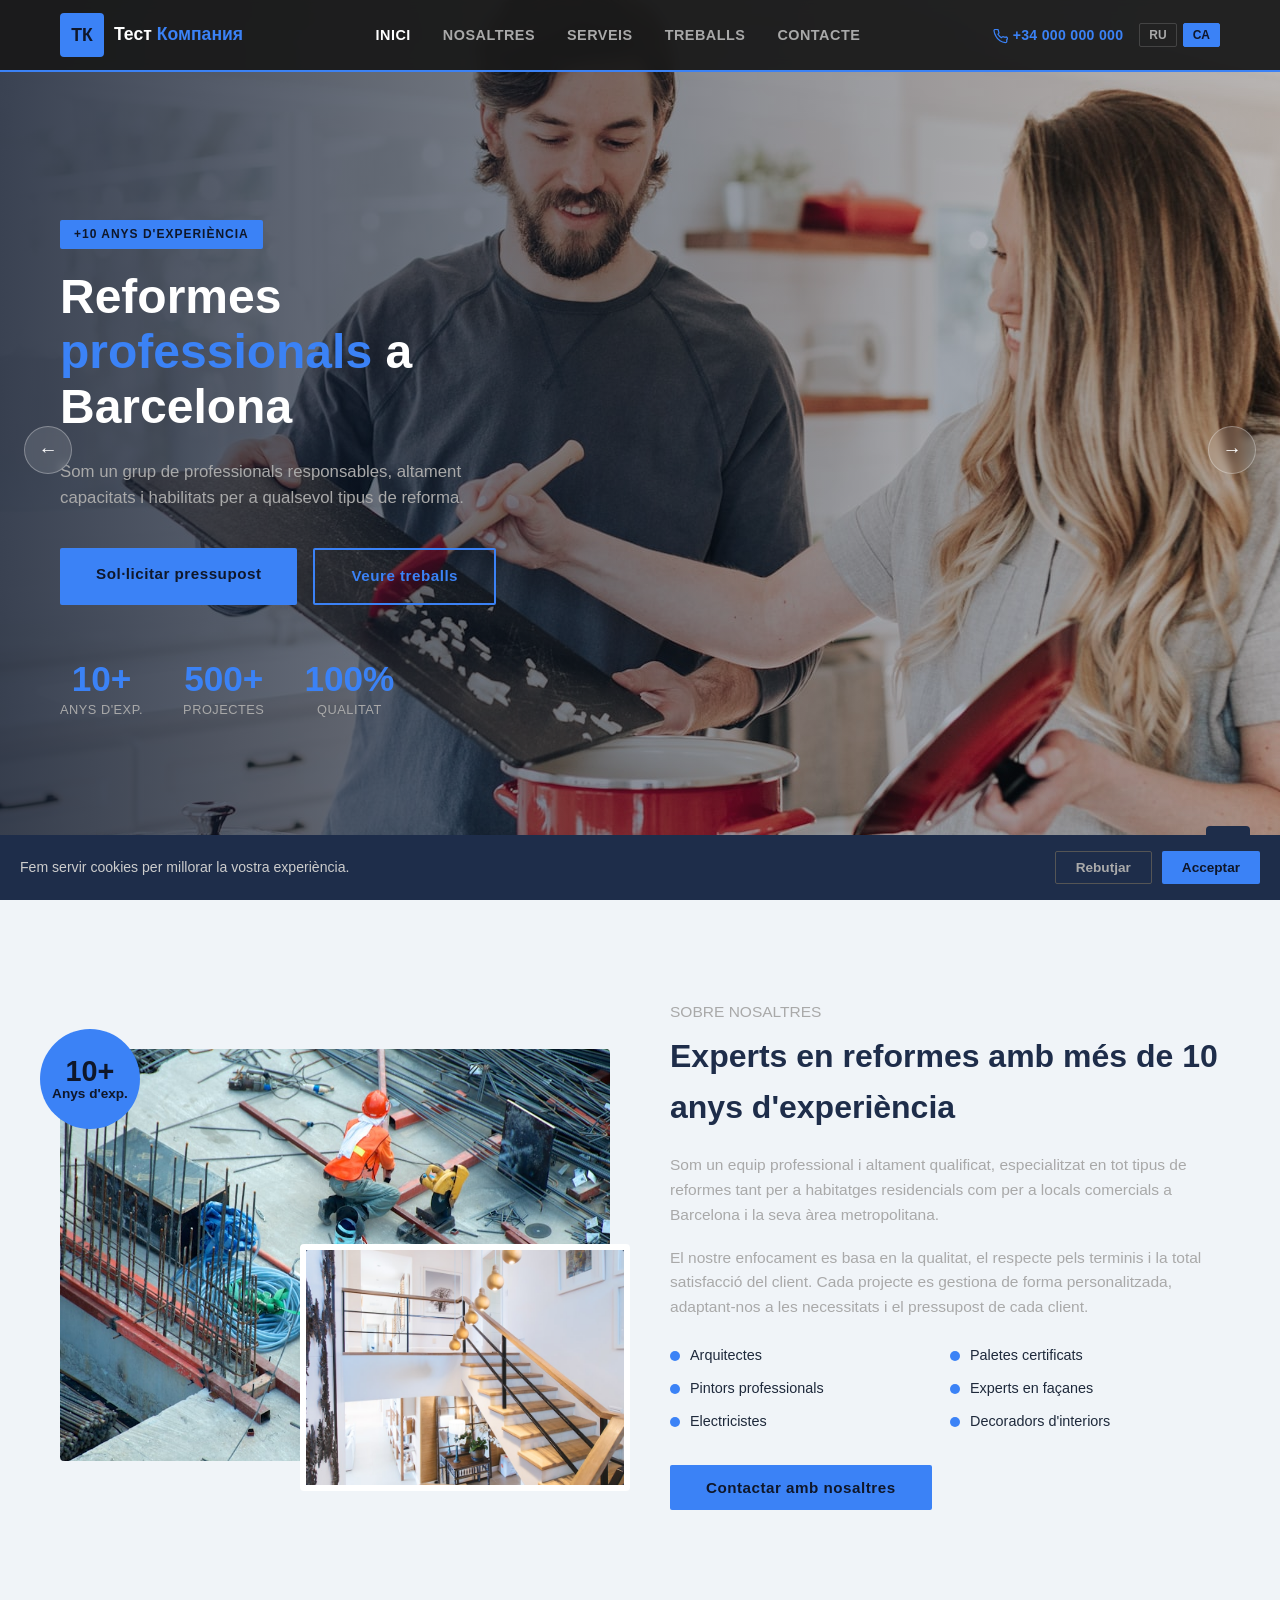
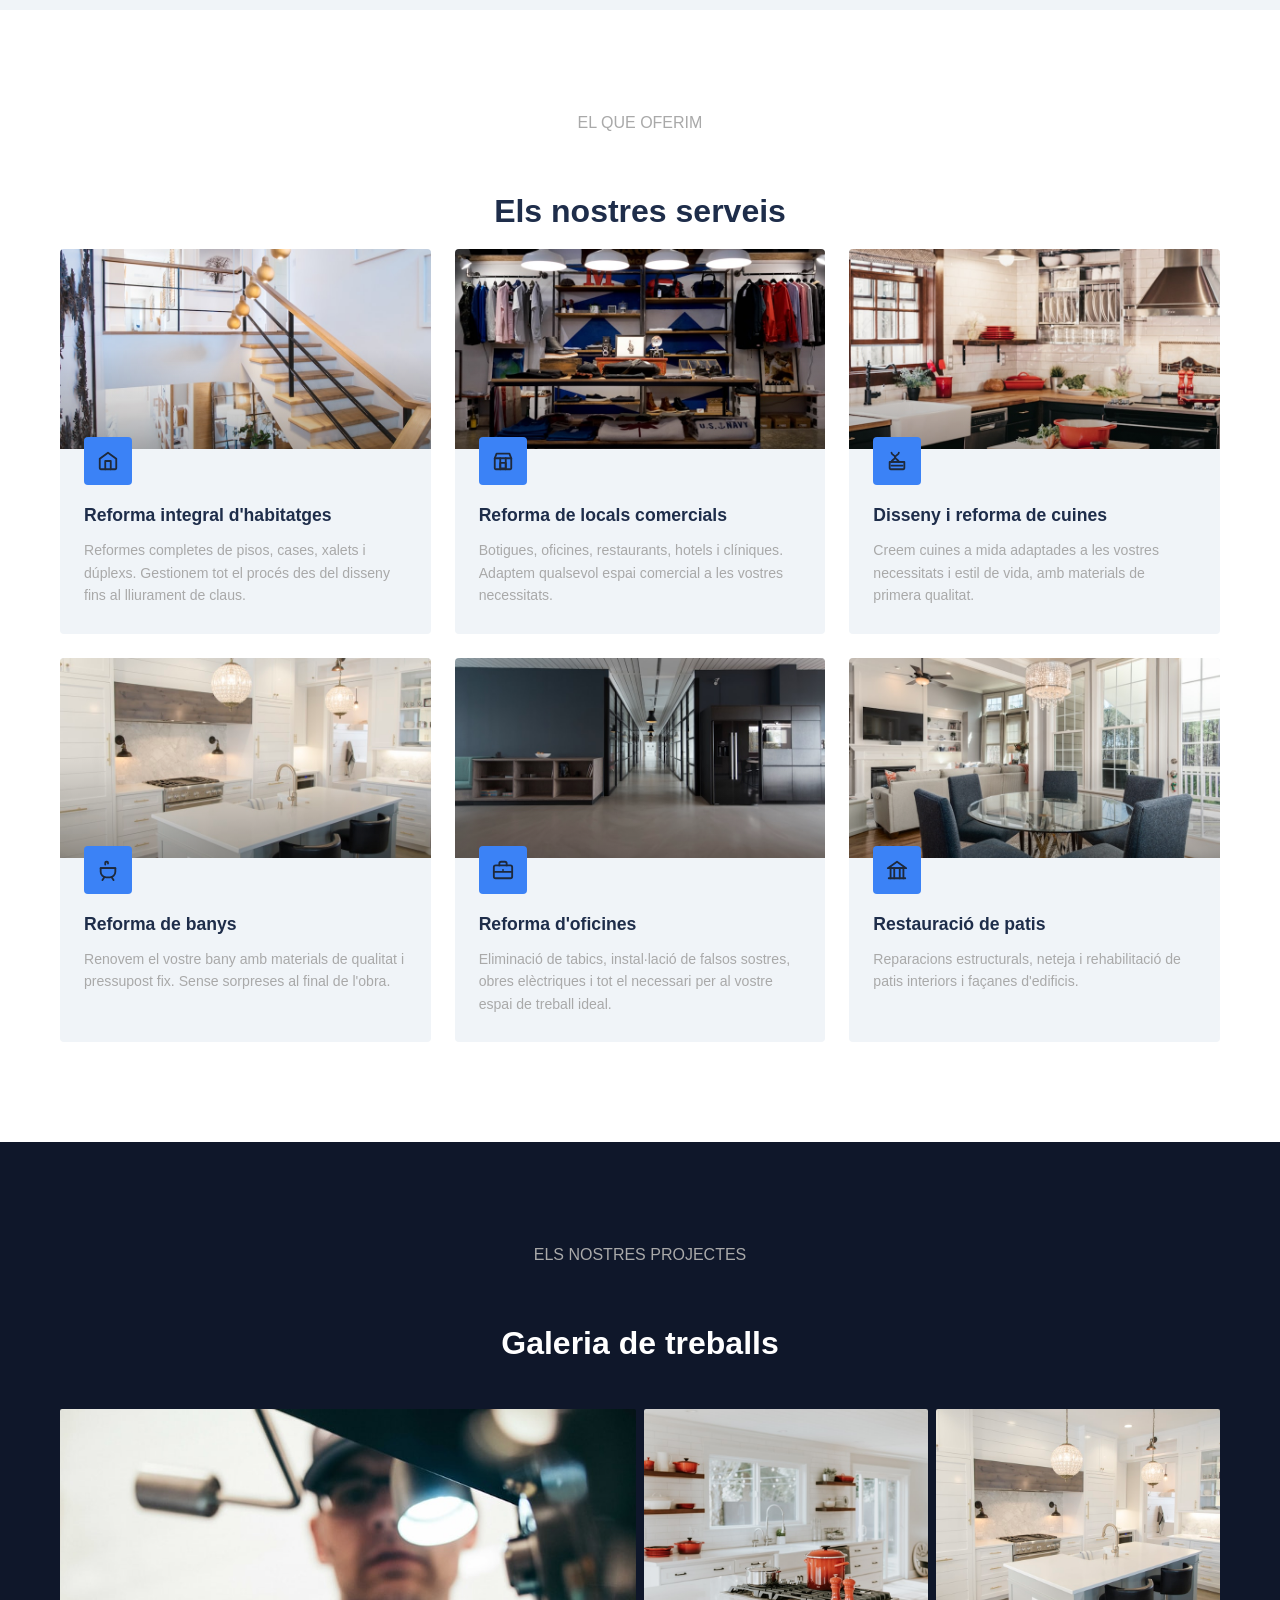
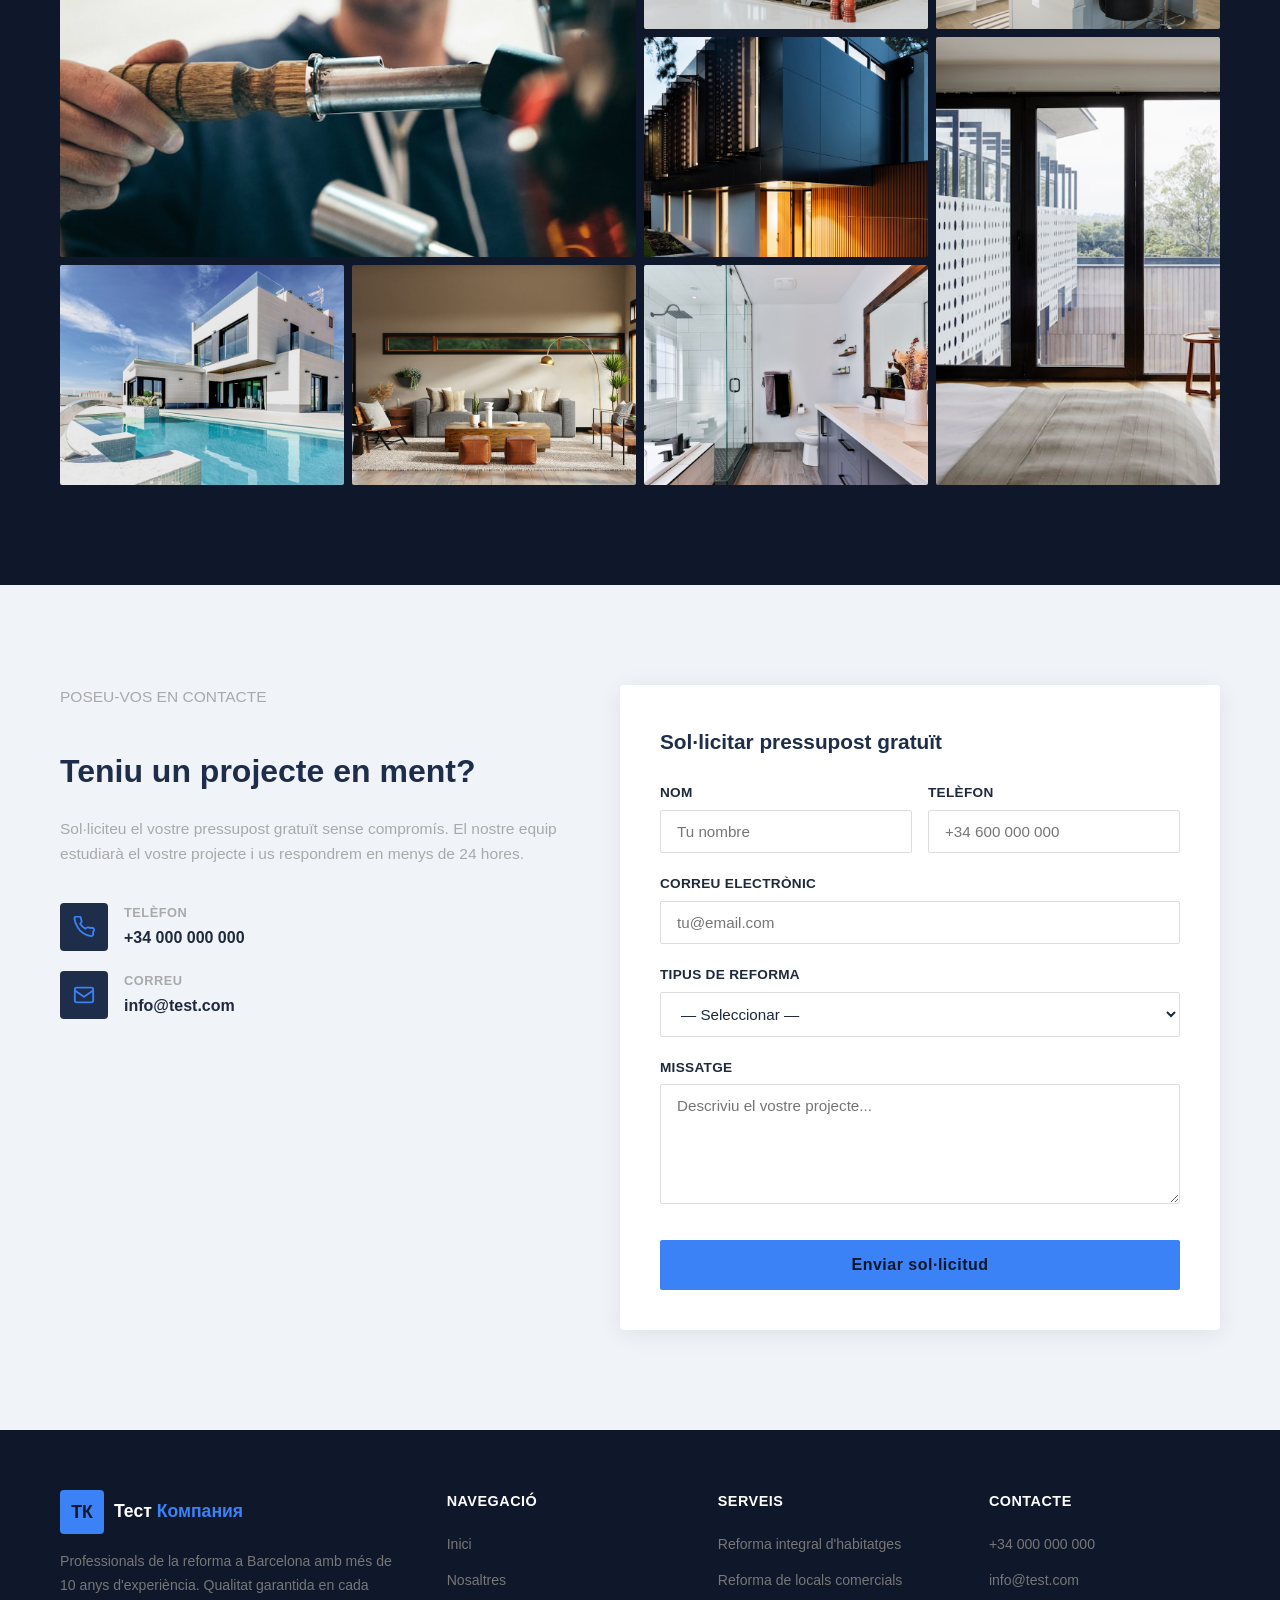
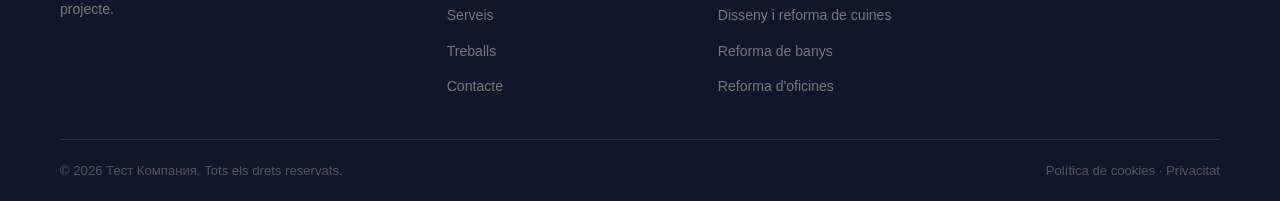
==== commit c612f7de: "1" ====
--- a/index.html
+++ b/index.html
@@ -1,5 +1,5 @@
 <!DOCTYPE html>
-<html lang="ru">
+<html lang="ca">
 <head>
   <meta charset="UTF-8" />
   <meta name="viewport" content="width=device-width, initial-scale=1.0" />
@@ -218,10 +218,9 @@
     }
 
     .carousel-slide {
-      min-width: 100%;
+      flex: 0 0 100%;
       height: 100%;
       position: relative;
-      flex-shrink: 0;
     }
 
     .carousel-slide img {
@@ -886,7 +885,7 @@
     /* ==================== SCROLL TOP ==================== */
     .scroll-top {
       position: fixed;
-      bottom: 30px;
+      bottom: 86px;
       right: 30px;
       width: 44px;
       height: 44px;
@@ -939,11 +938,347 @@
       section { padding: 70px 0; }
     }
 
+    @media (max-width: 768px) {
+      .carousel-btn { display: none; }
+    }
+
     @media (max-width: 480px) {
       .portfolio-grid { grid-template-columns: 1fr; }
       .portfolio-item.tall { grid-row: span 1; }
       .hero-stats { gap: 24px; }
       .team-list { grid-template-columns: 1fr; }
+    }
+
+    /* ==================== LIGHTBOX ==================== */
+    .lightbox-overlay {
+      position: fixed;
+      inset: 0;
+      background: rgba(0,0,0,0.92);
+      z-index: 3000;
+      display: flex;
+      align-items: center;
+      justify-content: center;
+      opacity: 0;
+      pointer-events: none;
+      transition: opacity 0.3s;
+    }
+
+    .lightbox-overlay.open {
+      opacity: 1;
+      pointer-events: all;
+    }
+
+    .lightbox-content {
+      position: relative;
+      max-width: 90vw;
+      max-height: 90vh;
+      display: flex;
+      flex-direction: column;
+      align-items: center;
+    }
+
+    .lightbox-content img {
+      max-width: 80vw;
+      max-height: 65vh;
+      object-fit: contain;
+      border-radius: 4px;
+      display: block;
+    }
+
+    .lightbox-info {
+      background: rgba(255,255,255,0.06);
+      backdrop-filter: blur(8px);
+      border-radius: 4px;
+      padding: 16px 24px;
+      margin-top: 16px;
+      text-align: center;
+      width: 100%;
+    }
+
+    .lightbox-info h3 {
+      color: var(--white);
+      font-size: 1.05rem;
+      font-weight: 700;
+      margin-bottom: 4px;
+    }
+
+    .lightbox-info .lightbox-cat {
+      color: var(--lime);
+      font-size: 0.82rem;
+      margin-bottom: 14px;
+    }
+
+    .lightbox-cta-text {
+      color: #ccc;
+      font-size: 0.9rem;
+      margin-bottom: 10px;
+    }
+
+    .lightbox-btn {
+      padding: 10px 28px;
+      font-size: 0.88rem;
+    }
+
+    .lightbox-close {
+      position: fixed;
+      top: 20px;
+      right: 24px;
+      background: rgba(255,255,255,0.1);
+      border: none;
+      color: var(--white);
+      font-size: 1.8rem;
+      cursor: pointer;
+      border-radius: 50%;
+      width: 44px;
+      height: 44px;
+      display: flex;
+      align-items: center;
+      justify-content: center;
+      line-height: 1;
+      transition: background 0.2s;
+      z-index: 3010;
+    }
+
+    .lightbox-close:hover { background: var(--lime); color: var(--dark); }
+
+    .lightbox-nav {
+      position: fixed;
+      top: 50%;
+      transform: translateY(-50%);
+      background: rgba(255,255,255,0.1);
+      border: none;
+      color: var(--white);
+      font-size: 1.4rem;
+      cursor: pointer;
+      border-radius: 50%;
+      width: 48px;
+      height: 48px;
+      display: flex;
+      align-items: center;
+      justify-content: center;
+      transition: background 0.2s;
+      z-index: 3010;
+    }
+
+    .lightbox-nav:hover { background: var(--lime); color: var(--dark); }
+    .lightbox-nav.prev { left: 20px; }
+    .lightbox-nav.next { right: 20px; }
+
+    @media (max-width: 600px) {
+      .lightbox-nav { display: none; }
+      .lightbox-content img { max-width: 95vw; }
+    }
+
+    /* ==================== FAB ==================== */
+    .fab-wrapper {
+      position: fixed;
+      bottom: 30px;
+      right: 30px;
+      display: flex;
+      flex-direction: column-reverse;
+      align-items: flex-end;
+      gap: 10px;
+      z-index: 901;
+    }
+
+    .fab-main {
+      width: 44px;
+      height: 44px;
+      background: var(--dark-green);
+      color: var(--white);
+      border: none;
+      border-radius: 4px;
+      font-size: 1.4rem;
+      cursor: pointer;
+      display: flex;
+      align-items: center;
+      justify-content: center;
+      transition: background 0.2s, transform 0.3s;
+      flex-shrink: 0;
+    }
+
+    .fab-main:hover { background: var(--lime); color: var(--dark); }
+    .fab-main.open { background: var(--lime); color: var(--dark); }
+
+    .fab-menu {
+      display: flex;
+      flex-direction: column-reverse;
+      align-items: center;
+      gap: 8px;
+      overflow: hidden;
+      max-height: 0;
+      opacity: 0;
+      transition: max-height 0.35s ease, opacity 0.25s ease;
+    }
+
+    .fab-menu.open {
+      max-height: 300px;
+      opacity: 1;
+    }
+
+    .fab-item {
+      width: 44px;
+      height: 44px;
+      border-radius: 4px;
+      display: flex;
+      align-items: center;
+      justify-content: center;
+      font-size: 0.72rem;
+      font-weight: 700;
+      cursor: pointer;
+      transition: all 0.2s;
+      text-decoration: none;
+      border: none;
+      letter-spacing: 0.3px;
+    }
+
+    .fab-item.fab-lang {
+      background: rgba(30,45,74,0.9);
+      color: var(--white);
+      border: 1px solid #444;
+      font-size: 0.75rem;
+    }
+
+    .fab-item.fab-lang:hover,
+    .fab-item.fab-lang.active {
+      background: var(--lime);
+      color: var(--dark);
+      border-color: var(--lime);
+    }
+
+    .fab-item.fab-wa { background: #25d366; color: #fff; }
+    .fab-item.fab-tg { background: #229ed9; color: #fff; }
+    .fab-item.fab-em { background: #ea4335; color: #fff; }
+
+    .fab-item.fab-wa:hover { background: #1da851; }
+    .fab-item.fab-tg:hover { background: #1a8ab5; }
+    .fab-item.fab-em:hover { background: #c5392d; }
+
+    .fab-lang-group {
+      display: flex;
+      gap: 6px;
+    }
+
+    /* ==================== SERVICE MODAL ==================== */
+    .service-card { cursor: pointer; }
+
+    .modal-overlay {
+      position: fixed;
+      inset: 0;
+      background: rgba(0,0,0,0.55);
+      backdrop-filter: blur(4px);
+      z-index: 2000;
+      display: flex;
+      align-items: center;
+      justify-content: center;
+      opacity: 0;
+      pointer-events: none;
+      transition: opacity 0.3s;
+    }
+
+    .modal-overlay.open {
+      opacity: 1;
+      pointer-events: all;
+    }
+
+    .modal-box {
+      background: var(--white);
+      border-radius: 8px;
+      padding: 40px 36px 36px;
+      width: 100%;
+      max-width: 480px;
+      position: relative;
+      transform: translateY(24px);
+      transition: transform 0.3s;
+    }
+
+    .modal-overlay.open .modal-box {
+      transform: translateY(0);
+    }
+
+    .modal-close {
+      position: absolute;
+      top: 16px;
+      right: 16px;
+      background: none;
+      border: none;
+      font-size: 1.4rem;
+      cursor: pointer;
+      color: var(--gray);
+      line-height: 1;
+      padding: 4px 8px;
+    }
+
+    .modal-close:hover { color: var(--dark); }
+
+    .modal-title {
+      font-size: 1.25rem;
+      font-weight: 700;
+      color: var(--dark);
+      margin-bottom: 6px;
+    }
+
+    .modal-subtitle {
+      font-size: 0.88rem;
+      color: var(--gray);
+      margin-bottom: 24px;
+    }
+
+    .modal-box .form-group { margin-bottom: 16px; }
+
+    .modal-box .form-group label {
+      display: block;
+      font-size: 0.82rem;
+      font-weight: 600;
+      margin-bottom: 6px;
+      color: var(--dark);
+    }
+
+    .modal-box .form-group input,
+    .modal-box .form-group select,
+    .modal-box .form-group textarea {
+      width: 100%;
+      padding: 10px 14px;
+      border: 1.5px solid #e0e0e0;
+      border-radius: 4px;
+      font-size: 0.9rem;
+      font-family: inherit;
+      color: var(--dark);
+      background: var(--white);
+      transition: border-color 0.2s;
+      box-sizing: border-box;
+    }
+
+    .modal-box .form-group input:focus,
+    .modal-box .form-group select:focus,
+    .modal-box .form-group textarea:focus {
+      outline: none;
+      border-color: var(--green);
+    }
+
+    .modal-box .form-group textarea { resize: vertical; min-height: 80px; }
+
+    .modal-submit {
+      width: 100%;
+      margin-top: 4px;
+    }
+
+    .modal-success {
+      display: none;
+      text-align: center;
+      padding: 20px 0 8px;
+    }
+
+    .modal-success svg { margin-bottom: 12px; }
+
+    .modal-success p {
+      color: var(--dark);
+      font-weight: 600;
+      font-size: 1rem;
+    }
+
+    @media (max-width: 520px) {
+      .modal-box { padding: 32px 20px 24px; margin: 0 12px; }
     }
   </style>
 </head>
@@ -1077,7 +1412,7 @@
           <div class="team-item" data-i18n="team_5">Electricistas</div>
           <div class="team-item" data-i18n="team_6">Decoradores de interiores</div>
         </div>
-        <a href="#contact" class="btn" style="margin-top:32px;" data-i18n="about_cta">Contactar con nosotros</a>
+        <button onclick="openServiceModal(0)" class="btn" style="margin-top:32px;" data-i18n="about_cta">Contactar con nosotros</button>
       </div>
     </div>
   </div>
@@ -1092,7 +1427,7 @@
     </div>
     <div class="services-grid">
 
-      <div class="service-card">
+      <div class="service-card" onclick="openServiceModal(1)">
         <div class="service-img"><img src="images/service-home.jpg" alt="Ремонт жилья" /></div>
         <div class="service-body">
           <div class="service-icon"><svg width="22" height="22" viewBox="0 0 24 24" fill="none" stroke="currentColor" stroke-width="2" stroke-linecap="round" stroke-linejoin="round"><path d="M3 9.5L12 3l9 6.5V20a1 1 0 0 1-1 1H4a1 1 0 0 1-1-1V9.5z"/><path d="M9 21V12h6v9"/></svg></div>
@@ -1101,7 +1436,7 @@
         </div>
       </div>
 
-      <div class="service-card">
+      <div class="service-card" onclick="openServiceModal(2)">
         <div class="service-img"><img src="images/service-commercial.jpg" alt="Коммерческие помещения" /></div>
         <div class="service-body">
           <div class="service-icon"><svg width="22" height="22" viewBox="0 0 24 24" fill="none" stroke="currentColor" stroke-width="2" stroke-linecap="round" stroke-linejoin="round"><path d="M3 9h18v11a1 1 0 0 1-1 1H4a1 1 0 0 1-1-1V9z"/><path d="M3 9l2-5h14l2 5"/><path d="M9 9v12M15 9v12"/><rect x="9" y="14" width="6" height="6" rx="0.5"/></svg></div>
@@ -1110,7 +1445,7 @@
         </div>
       </div>
 
-      <div class="service-card">
+      <div class="service-card" onclick="openServiceModal(3)">
         <div class="service-img"><img src="images/service-kitchen.jpg" alt="Кухня" /></div>
         <div class="service-body">
           <div class="service-icon"><svg width="22" height="22" viewBox="0 0 24 24" fill="none" stroke="currentColor" stroke-width="2" stroke-linecap="round" stroke-linejoin="round"><path d="M6 3c0 2.5 4 2.5 4 5S6 10.5 6 13"/><path d="M6 13h12"/><path d="M6 17h12"/><path d="M5 21h14a1 1 0 0 0 1-1v-7H4v7a1 1 0 0 0 1 1z"/><path d="M14 3c0 2.5-4 2.5-4 5s4 2.5 4 5"/></svg></div>
@@ -1119,7 +1454,7 @@
         </div>
       </div>
 
-      <div class="service-card">
+      <div class="service-card" onclick="openServiceModal(4)">
         <div class="service-img"><img src="images/service-bathroom.jpg" alt="Ванная" /></div>
         <div class="service-body">
           <div class="service-icon"><svg width="22" height="22" viewBox="0 0 24 24" fill="none" stroke="currentColor" stroke-width="2" stroke-linecap="round" stroke-linejoin="round"><path d="M9 6V4a1 1 0 0 1 1-1h1a1 1 0 0 1 1 1v1"/><path d="M4 10h16v4a6 6 0 0 1-6 6H10a6 6 0 0 1-6-6v-4z"/><line x1="4" y1="10" x2="20" y2="10"/><line x1="8" y1="20" x2="6" y2="23"/><line x1="16" y1="20" x2="18" y2="23"/></svg></div>
@@ -1128,7 +1463,7 @@
         </div>
       </div>
 
-      <div class="service-card">
+      <div class="service-card" onclick="openServiceModal(5)">
         <div class="service-img"><img src="images/service-office.jpg" alt="Офис" /></div>
         <div class="service-body">
           <div class="service-icon"><svg width="22" height="22" viewBox="0 0 24 24" fill="none" stroke="currentColor" stroke-width="2" stroke-linecap="round" stroke-linejoin="round"><rect x="2" y="7" width="20" height="14" rx="2"/><path d="M16 7V5a2 2 0 0 0-2-2h-4a2 2 0 0 0-2 2v2"/><line x1="12" y1="12" x2="12" y2="12.01"/><line x1="2" y1="14" x2="22" y2="14"/></svg></div>
@@ -1137,7 +1472,7 @@
         </div>
       </div>
 
-      <div class="service-card">
+      <div class="service-card" onclick="openServiceModal(6)">
         <div class="service-img"><img src="images/service-facade.jpg" alt="Фасад" /></div>
         <div class="service-body">
           <div class="service-icon"><svg width="22" height="22" viewBox="0 0 24 24" fill="none" stroke="currentColor" stroke-width="2" stroke-linecap="round" stroke-linejoin="round"><line x1="3" y1="21" x2="21" y2="21"/><line x1="3" y1="10" x2="21" y2="10"/><polyline points="5 10 5 21"/><polyline points="19 10 19 21"/><polyline points="9 10 9 21"/><polyline points="15 10 15 21"/><path d="M12 3L2 10h20L12 3z"/></svg></div>
@@ -1159,7 +1494,7 @@
     </div>
     <div class="portfolio-grid">
 
-      <div class="portfolio-item wide tall">
+      <div class="portfolio-item wide tall" onclick="openLightbox(0)">
         <img src="images/portfolio1.jpg" alt="Полный ремонт" />
         <div class="portfolio-overlay">
           <h4 data-i18n="p1_title">Полный ремонт квартиры</h4>
@@ -1167,7 +1502,7 @@
         </div>
       </div>
 
-      <div class="portfolio-item">
+      <div class="portfolio-item" onclick="openLightbox(1)">
         <img src="images/portfolio2.jpg" alt="Кухня" />
         <div class="portfolio-overlay">
           <h4 data-i18n="p2_title">Дизайн кухни</h4>
@@ -1175,15 +1510,15 @@
         </div>
       </div>
 
-      <div class="portfolio-item">
-        <img src="images/portfolio3.jpg" alt="Ванная" />
+      <div class="portfolio-item" onclick="openLightbox(2)">
+        <img src="images/portfolio3.jpg?v=2" alt="Ванная" />
         <div class="portfolio-overlay">
           <h4 data-i18n="p3_title">Ремонт ванной</h4>
           <p data-i18n="p3_cat">Ванная · Грасиа</p>
         </div>
       </div>
 
-      <div class="portfolio-item">
+      <div class="portfolio-item" onclick="openLightbox(3)">
         <img src="images/portfolio4.jpg" alt="Коммерческое" />
         <div class="portfolio-overlay">
           <h4 data-i18n="p4_title">Коммерческое помещение</h4>
@@ -1191,7 +1526,7 @@
         </div>
       </div>
 
-      <div class="portfolio-item tall">
+      <div class="portfolio-item tall" onclick="openLightbox(4)">
         <img src="images/portfolio5.jpg" alt="Фасад" />
         <div class="portfolio-overlay">
           <h4 data-i18n="p5_title">Реставрация фасада</h4>
@@ -1199,7 +1534,7 @@
         </div>
       </div>
 
-      <div class="portfolio-item">
+      <div class="portfolio-item" onclick="openLightbox(5)">
         <img src="images/portfolio6.jpg" alt="Офис" />
         <div class="portfolio-overlay">
           <h4 data-i18n="p6_title">Ремонт офиса</h4>
@@ -1207,7 +1542,7 @@
         </div>
       </div>
 
-      <div class="portfolio-item">
+      <div class="portfolio-item" onclick="openLightbox(6)">
         <img src="images/portfolio7.jpg" alt="Квартира" />
         <div class="portfolio-overlay">
           <h4 data-i18n="p7_title">Обновлённая квартира</h4>
@@ -1215,7 +1550,7 @@
         </div>
       </div>
 
-      <div class="portfolio-item">
+      <div class="portfolio-item" onclick="openLightbox(7)">
         <img src="images/portfolio8.jpg" alt="Полный ремонт" />
         <div class="portfolio-overlay">
           <h4 data-i18n="p8_title">Полный ремонт</h4>
@@ -1341,7 +1676,7 @@
       </div>
     </div>
     <div class="footer-bottom">
-      <span>© 2024 Тест Компания. <span data-i18n="footer_rights">Todos los derechos reservados.</span></span>
+      <span>© 2026 Тест Компания. <span data-i18n="footer_rights">Todos los derechos reservados.</span></span>
       <span><a href="cookie-policy.html" data-i18n="footer_cookies">Политика cookies</a> · <a href="privacy-policy.html" data-i18n="footer_privacy">Конфиденциальность</a></span>
     </div>
   </div>
@@ -1361,6 +1696,80 @@
 
 <!-- Scroll to top -->
 <button class="scroll-top" id="scrollTop" onclick="window.scrollTo({top:0,behavior:'smooth'})" aria-label="Volver arriba">↑</button>
+
+<!-- ==================== FAB ==================== -->
+<div class="fab-wrapper">
+  <button class="fab-main" id="fabMain" onclick="toggleFab()" aria-label="Menu">
+    <svg width="20" height="20" viewBox="0 0 24 24" fill="none" stroke="currentColor" stroke-width="2" stroke-linecap="round" stroke-linejoin="round"><path d="M21 15a2 2 0 0 1-2 2H7l-4 4V5a2 2 0 0 1 2-2h14a2 2 0 0 1 2 2z"/></svg>
+  </button>
+  <div class="fab-menu" id="fabMenu">
+    <a class="fab-item fab-wa" href="https://wa.me/34000000000" target="_blank" rel="noopener" aria-label="WhatsApp">
+      <svg width="20" height="20" viewBox="0 0 24 24" fill="currentColor"><path d="M17.472 14.382c-.297-.149-1.758-.867-2.03-.967-.273-.099-.471-.148-.67.15-.197.297-.767.966-.94 1.164-.173.199-.347.223-.644.075-.297-.15-1.255-.463-2.39-1.475-.883-.788-1.48-1.761-1.653-2.059-.173-.297-.018-.458.13-.606.134-.133.298-.347.446-.52.149-.174.198-.298.298-.497.099-.198.05-.371-.025-.52-.075-.149-.669-1.612-.916-2.207-.242-.579-.487-.5-.669-.51-.173-.008-.371-.01-.57-.01-.198 0-.52.074-.792.372-.272.297-1.04 1.016-1.04 2.479 0 1.462 1.065 2.875 1.213 3.074.149.198 2.096 3.2 5.077 4.487.709.306 1.262.489 1.694.625.712.227 1.36.195 1.871.118.571-.085 1.758-.719 2.006-1.413.248-.694.248-1.289.173-1.413-.074-.124-.272-.198-.57-.347m-5.421 7.403h-.004a9.87 9.87 0 01-5.031-1.378l-.361-.214-3.741.982.998-3.648-.235-.374a9.86 9.86 0 01-1.51-5.26c.001-5.45 4.436-9.884 9.888-9.884 2.64 0 5.122 1.03 6.988 2.898a9.825 9.825 0 012.893 6.994c-.003 5.45-4.437 9.884-9.885 9.884m8.413-18.297A11.815 11.815 0 0012.05 0C5.495 0 .16 5.335.157 11.892c0 2.096.547 4.142 1.588 5.945L.057 24l6.305-1.654a11.882 11.882 0 005.683 1.448h.005c6.554 0 11.89-5.335 11.893-11.893a11.821 11.821 0 00-3.48-8.413z"/></svg>
+    </a>
+    <a class="fab-item fab-tg" href="https://t.me/username" target="_blank" rel="noopener" aria-label="Telegram">
+      <svg width="20" height="20" viewBox="0 0 24 24" fill="currentColor"><path d="M11.944 0A12 12 0 0 0 0 12a12 12 0 0 0 12 12 12 12 0 0 0 12-12A12 12 0 0 0 12 0a12 12 0 0 0-.056 0zm4.962 7.224c.1-.002.321.023.465.14a.506.506 0 0 1 .171.325c.016.093.036.306.02.472-.18 1.898-.962 6.502-1.36 8.627-.168.9-.499 1.201-.82 1.23-.696.065-1.225-.46-1.9-.902-1.056-.693-1.653-1.124-2.678-1.8-1.185-.78-.417-1.21.258-1.91.177-.184 3.247-2.977 3.307-3.23.007-.032.014-.15-.056-.212s-.174-.041-.249-.024c-.106.024-1.793 1.14-5.061 3.345-.48.33-.913.49-1.302.48-.428-.008-1.252-.241-1.865-.44-.752-.245-1.349-.374-1.297-.789.027-.216.325-.437.893-.663 3.498-1.524 5.83-2.529 6.998-3.014 3.332-1.386 4.025-1.627 4.476-1.635z"/></svg>
+    </a>
+    <a class="fab-item fab-em" href="mailto:info@test.com" aria-label="Email">
+      <svg width="20" height="20" viewBox="0 0 24 24" fill="none" stroke="currentColor" stroke-width="2" stroke-linecap="round" stroke-linejoin="round"><rect x="2" y="4" width="20" height="16" rx="2"/><path d="M2 7l10 7 10-7"/></svg>
+    </a>
+  </div>
+</div>
+
+<!-- ==================== LIGHTBOX ==================== -->
+<div class="lightbox-overlay" id="lightbox" onclick="closeLightbox(event)">
+  <button class="lightbox-close" onclick="closeLightbox()" aria-label="Cerrar">&times;</button>
+  <button class="lightbox-nav prev" onclick="lightboxNav(-1)" aria-label="Anterior">&#8592;</button>
+  <button class="lightbox-nav next" onclick="lightboxNav(1)" aria-label="Siguiente">&#8594;</button>
+  <div class="lightbox-content">
+    <img id="lightboxImg" src="" alt="" />
+    <div class="lightbox-info">
+      <h3 id="lightboxTitle"></h3>
+      <p class="lightbox-cat" id="lightboxCat"></p>
+      <p class="lightbox-cta-text" data-i18n="gallery_cta">Voleu el mateix? Deixeu una sol·licitud</p>
+      <button class="btn lightbox-btn" onclick="closeLightbox(); openServiceModal(0);" data-i18n="gallery_btn">Deixar una sol·licitud</button>
+    </div>
+  </div>
+</div>
+
+<!-- ==================== SERVICE MODAL ==================== -->
+<div class="modal-overlay" id="serviceModal" onclick="closeServiceModal(event)">
+  <div class="modal-box">
+    <button class="modal-close" onclick="closeServiceModal()" aria-label="Закрыть">×</button>
+    <div class="modal-title" data-i18n="modal_title">Запросить консультацию</div>
+    <div class="modal-subtitle" data-i18n="modal_subtitle">Оставьте контакты — мы свяжемся с вами в течение дня</div>
+    <form id="modalForm" onsubmit="handleModalSubmit(event)">
+      <div class="form-group">
+        <label data-i18n="form_name">Имя</label>
+        <input type="text" name="name" required data-i18n-placeholder="modal_name_ph" placeholder="El vostre nom" />
+      </div>
+      <div class="form-group">
+        <label data-i18n="form_phone">Телефон</label>
+        <input type="tel" name="phone" placeholder="+34 600 000 000" />
+      </div>
+      <div class="form-group">
+        <label data-i18n="form_service">Тип услуги</label>
+        <select name="service" id="modalServiceSelect">
+          <option value="" data-i18n="form_select">— Выбрать —</option>
+          <option data-i18n="s1_title">Полный ремонт жилья</option>
+          <option data-i18n="s2_title">Ремонт коммерческих помещений</option>
+          <option data-i18n="s3_title">Дизайн и ремонт кухонь</option>
+          <option data-i18n="s4_title">Ремонт ванных комнат</option>
+          <option data-i18n="s5_title">Ремонт офисов</option>
+          <option data-i18n="s6_title">Реставрация фасадов</option>
+        </select>
+      </div>
+      <div class="form-group">
+        <label data-i18n="form_message">Сообщение</label>
+        <textarea name="message" placeholder="Опишите ваш проект..." data-i18n-placeholder="form_message_ph"></textarea>
+      </div>
+      <button type="submit" class="btn modal-submit" data-i18n="form_submit">Отправить заявку</button>
+    </form>
+    <div class="modal-success" id="modalSuccess">
+      <svg width="48" height="48" viewBox="0 0 24 24" fill="none" stroke="var(--lime)" stroke-width="2" stroke-linecap="round" stroke-linejoin="round"><circle cx="12" cy="12" r="10"/><polyline points="9 12 11 14 15 10"/></svg>
+      <p data-i18n="form_sent">Сообщение отправлено! Мы свяжемся с вами в ближайшее время.</p>
+    </div>
+  </div>
+</div>
 
 <!-- ==================== JAVASCRIPT ==================== -->
 <script>
@@ -1404,6 +1813,9 @@
       form_service:'Тип ремонта', form_select:'— Выбрать —',
       form_message:'Сообщение', form_message_ph:'Опишите ваш проект...',
       form_submit:'Отправить заявку', form_sent:'Сообщение отправлено! Мы свяжемся с вами в ближайшее время.',
+      modal_title:'Запросить консультацию', modal_subtitle:'Оставьте контакты — мы свяжемся с вами в течение дня',
+      modal_name_ph:'Ваше имя',
+      gallery_cta:'Хотите так же? Оставьте заявку', gallery_btn:'Оставить заявку',
       footer_desc:'Профессионалы в области ремонта в Барселоне с более чем 10-летним опытом. Качество гарантировано в каждом проекте.',
       footer_nav:'Навигация', footer_services:'Услуги', footer_contact:'Контакт',
       footer_rights:'Все права защищены.',
@@ -1449,6 +1861,9 @@
       form_service:'Tipus de reforma', form_select:'— Seleccionar —',
       form_message:'Missatge', form_message_ph:'Descriviu el vostre projecte...',
       form_submit:'Enviar sol·licitud', form_sent:'Missatge enviat! Ens posarem en contacte amb vosaltres aviat.',
+      modal_title:'Sol·licitar consulta', modal_subtitle:'Deixeu les vostres dades — us contactarem en el dia',
+      modal_name_ph:'El vostre nom',
+      gallery_cta:'Voleu el mateix? Deixeu una sol·licitud', gallery_btn:'Deixar una sol·licitud',
       footer_desc:'Professionals de la reforma a Barcelona amb més de 10 anys d\'experiència. Qualitat garantida en cada projecte.',
       footer_nav:'Navegació', footer_services:'Serveis', footer_contact:'Contacte',
       footer_rights:'Tots els drets reservats.',
@@ -1458,7 +1873,7 @@
     }
   };
 
-  let currentLang = 'ru';
+  let currentLang = 'ca';
 
   function setLang(lang) {
     currentLang = lang;
@@ -1480,6 +1895,11 @@
     document.querySelectorAll('.lang-btn').forEach(b => {
       b.classList.toggle('active', b.textContent.trim() === lang.toUpperCase());
     });
+    // Update FAB lang buttons
+    const fabRu = document.getElementById('fabRu');
+    const fabCa = document.getElementById('fabCa');
+    if (fabRu) fabRu.classList.toggle('active', lang === 'ru');
+    if (fabCa) fabCa.classList.toggle('active', lang === 'ca');
     document.documentElement.lang = lang;
   }
 
@@ -1507,7 +1927,7 @@
   resetCarouselTimer();
 
   /* ---- Init language ---- */
-  setLang('ru');
+  setLang('ca');
 
   /* ---- Hamburger ---- */
   document.getElementById('hamburger').addEventListener('click', () => {
@@ -1545,6 +1965,48 @@
 
   function showCookieInfo() {
     alert('Usamos cookies técnicas para el correcto funcionamiento del sitio web y cookies estadísticas para mejorar nuestros servicios. No utilizamos cookies de terceros con fines publicitarios.');
+  }
+
+  /* ---- Service modal ---- */
+  function openServiceModal(serviceIndex) {
+    const modal = document.getElementById('serviceModal');
+    const select = document.getElementById('modalServiceSelect');
+    const form = document.getElementById('modalForm');
+    const success = document.getElementById('modalSuccess');
+
+    // Reset form state
+    form.style.display = '';
+    success.style.display = 'none';
+    form.reset();
+
+    // Pre-select service
+    select.selectedIndex = serviceIndex;
+
+    modal.classList.add('open');
+    document.body.style.overflow = 'hidden';
+  }
+
+  function closeServiceModal(e) {
+    if (e && e.target !== document.getElementById('serviceModal')) return;
+    document.getElementById('serviceModal').classList.remove('open');
+    document.body.style.overflow = '';
+  }
+
+  document.addEventListener('keydown', (e) => {
+    if (e.key === 'Escape') closeServiceModal();
+  });
+
+  function handleModalSubmit(e) {
+    e.preventDefault();
+    const t = translations[currentLang];
+    document.getElementById('modalForm').style.display = 'none';
+    const s = document.getElementById('modalSuccess');
+    s.style.display = 'block';
+    s.querySelector('p').innerHTML = t.form_sent;
+    setTimeout(() => {
+      document.getElementById('serviceModal').classList.remove('open');
+      document.body.style.overflow = '';
+    }, 2500);
   }
 
   /* ---- Contact form ---- */
@@ -1556,6 +2018,76 @@
     s.style.display = 'block';
     s.querySelector('p').innerHTML = t.form_sent;
   }
+
+  /* ---- Lightbox ---- */
+  const portfolioItems = [];
+  document.querySelectorAll('.portfolio-item').forEach((item, i) => {
+    const img = item.querySelector('img');
+    const h4 = item.querySelector('.portfolio-overlay h4');
+    const p = item.querySelector('.portfolio-overlay p');
+    portfolioItems.push({ src: img.src, alt: img.alt, titleEl: h4, catEl: p });
+  });
+
+  let lightboxIndex = 0;
+
+  function openLightbox(index) {
+    lightboxIndex = index;
+    updateLightbox();
+    document.getElementById('lightbox').classList.add('open');
+    document.body.style.overflow = 'hidden';
+  }
+
+  function updateLightbox() {
+    const item = portfolioItems[lightboxIndex];
+    document.getElementById('lightboxImg').src = item.src;
+    document.getElementById('lightboxImg').alt = item.alt;
+    document.getElementById('lightboxTitle').textContent = item.titleEl ? item.titleEl.textContent : '';
+    document.getElementById('lightboxCat').textContent = item.catEl ? item.catEl.textContent : '';
+  }
+
+  function closeLightbox(e) {
+    if (e && e.target !== document.getElementById('lightbox')) return;
+    document.getElementById('lightbox').classList.remove('open');
+    document.body.style.overflow = '';
+  }
+
+  function lightboxNav(dir) {
+    lightboxIndex = (lightboxIndex + dir + portfolioItems.length) % portfolioItems.length;
+    updateLightbox();
+  }
+
+  document.addEventListener('keydown', (e) => {
+    if (!document.getElementById('lightbox').classList.contains('open')) return;
+    if (e.key === 'ArrowLeft') lightboxNav(-1);
+    if (e.key === 'ArrowRight') lightboxNav(1);
+    if (e.key === 'Escape') document.getElementById('lightbox').classList.remove('open'), document.body.style.overflow = '';
+  });
+
+  /* ---- FAB ---- */
+  let fabOpen = false;
+
+  const chatIcon = `<svg width="20" height="20" viewBox="0 0 24 24" fill="none" stroke="currentColor" stroke-width="2" stroke-linecap="round" stroke-linejoin="round"><path d="M21 15a2 2 0 0 1-2 2H7l-4 4V5a2 2 0 0 1 2-2h14a2 2 0 0 1 2 2z"/></svg>`;
+  const closeIcon = `<svg width="20" height="20" viewBox="0 0 24 24" fill="none" stroke="currentColor" stroke-width="2.5" stroke-linecap="round" stroke-linejoin="round"><line x1="18" y1="6" x2="6" y2="18"/><line x1="6" y1="6" x2="18" y2="18"/></svg>`;
+
+  function toggleFab() {
+    fabOpen = !fabOpen;
+    document.getElementById('fabMenu').classList.toggle('open', fabOpen);
+    const btn = document.getElementById('fabMain');
+    btn.classList.toggle('open', fabOpen);
+    btn.innerHTML = fabOpen ? closeIcon : chatIcon;
+  }
+
+  function closeFab() {
+    fabOpen = false;
+    document.getElementById('fabMenu').classList.remove('open');
+    const btn = document.getElementById('fabMain');
+    btn.classList.remove('open');
+    btn.innerHTML = chatIcon;
+  }
+
+  document.addEventListener('click', (e) => {
+    if (fabOpen && !e.target.closest('.fab-wrapper')) closeFab();
+  });
 
   /* ---- Smooth active nav highlighting ---- */
   const sections = document.querySelectorAll('section[id]');
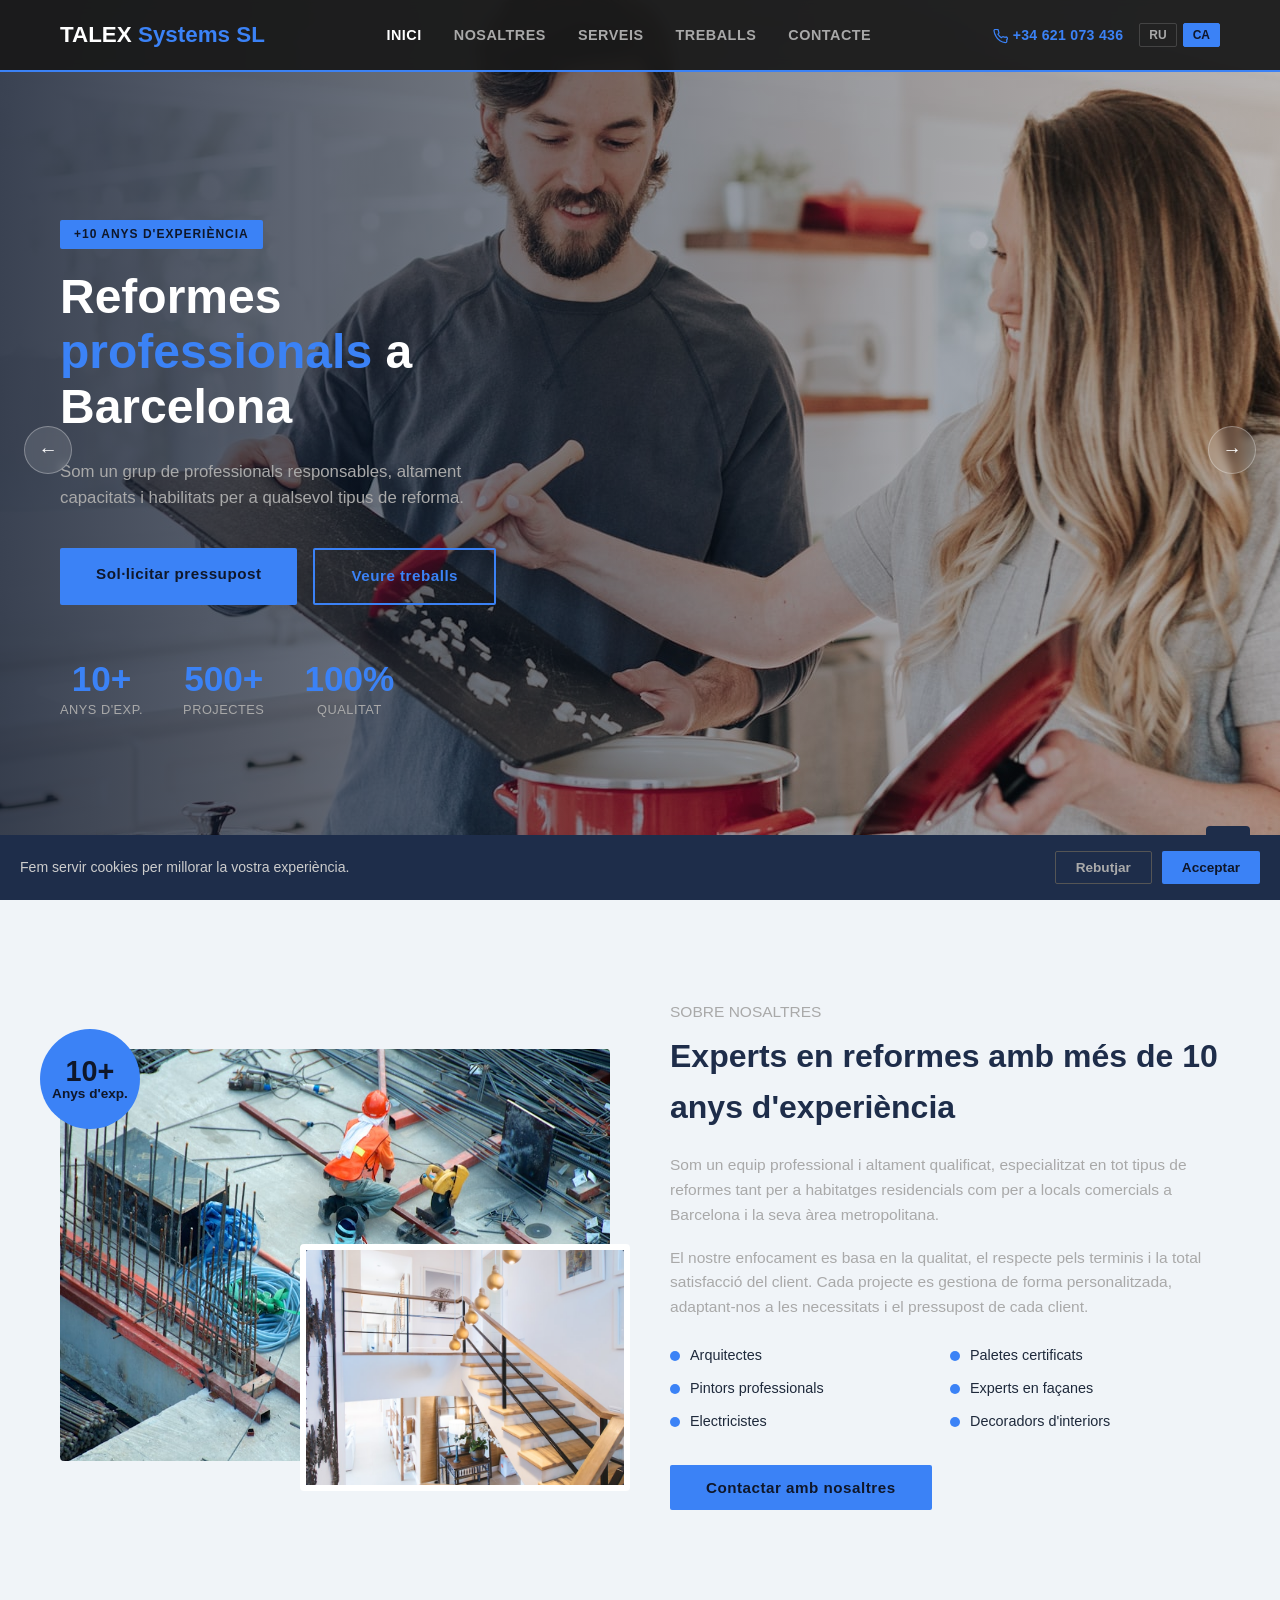
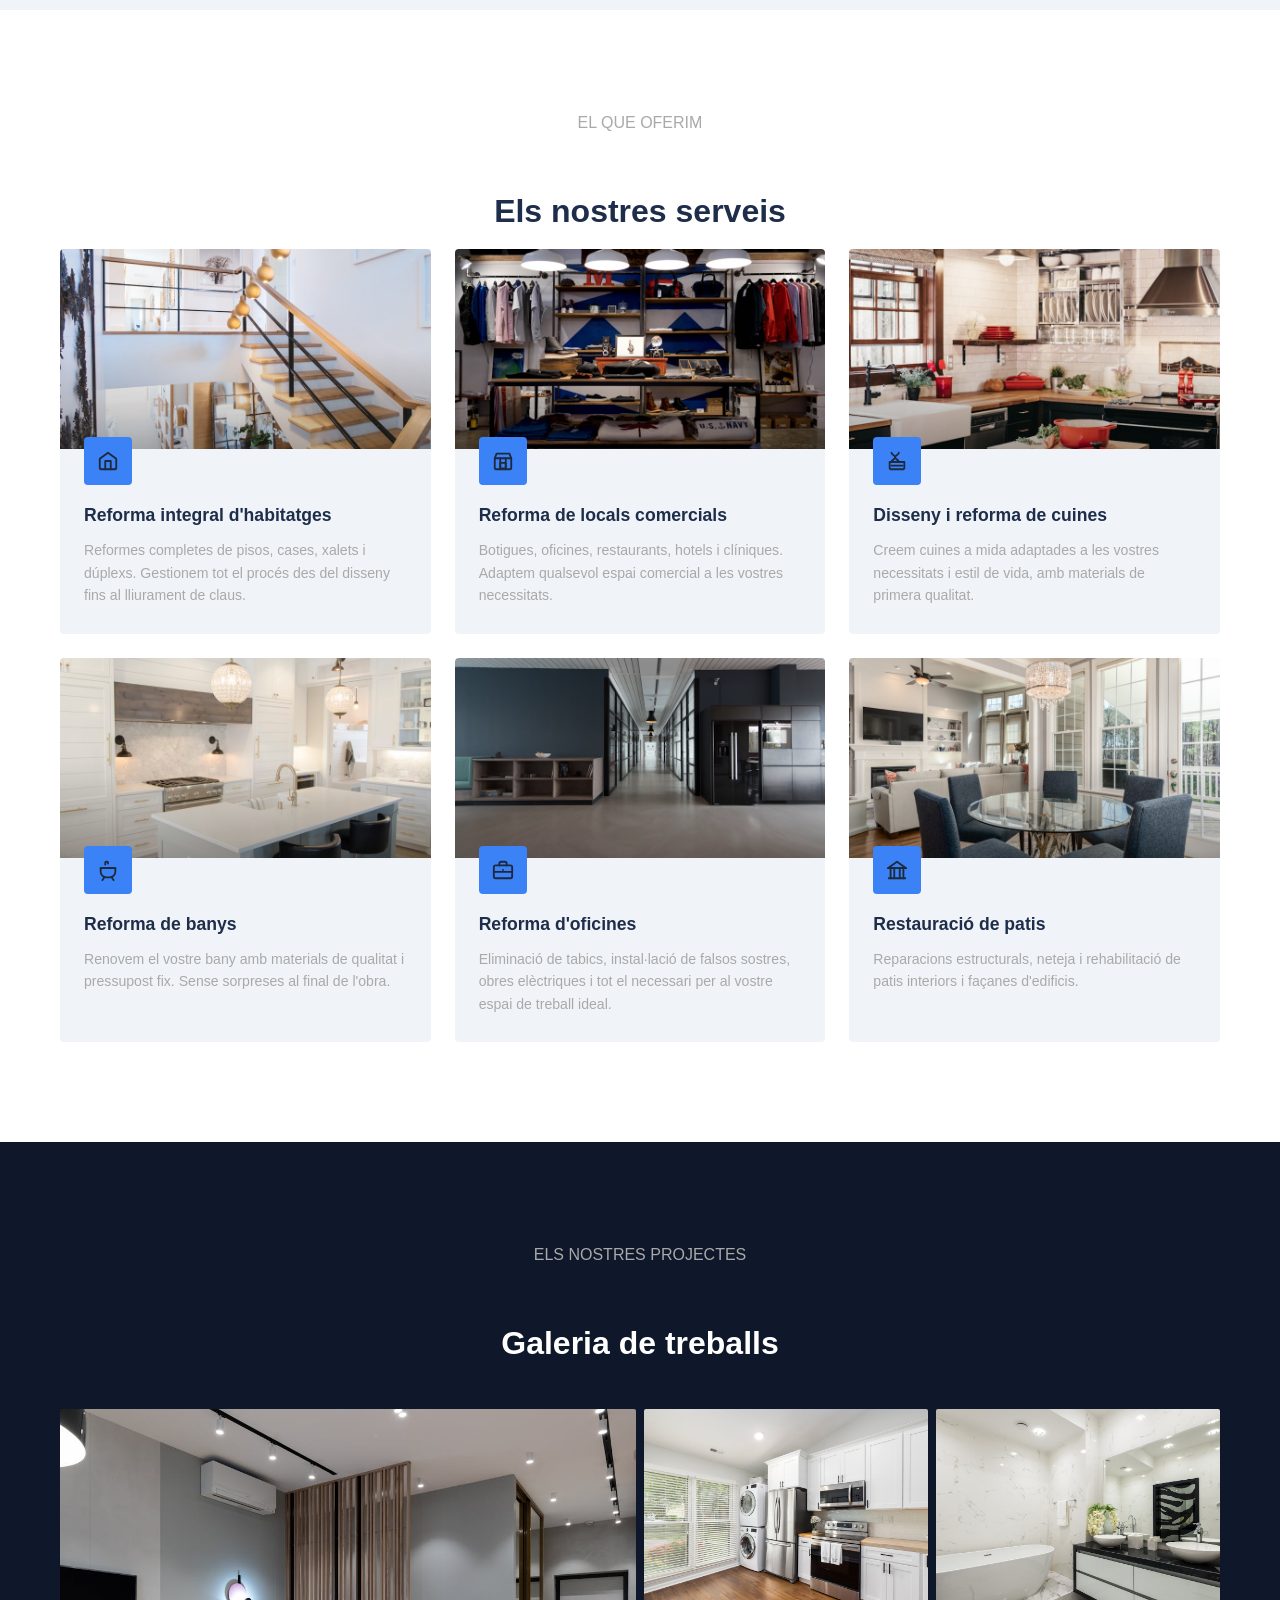
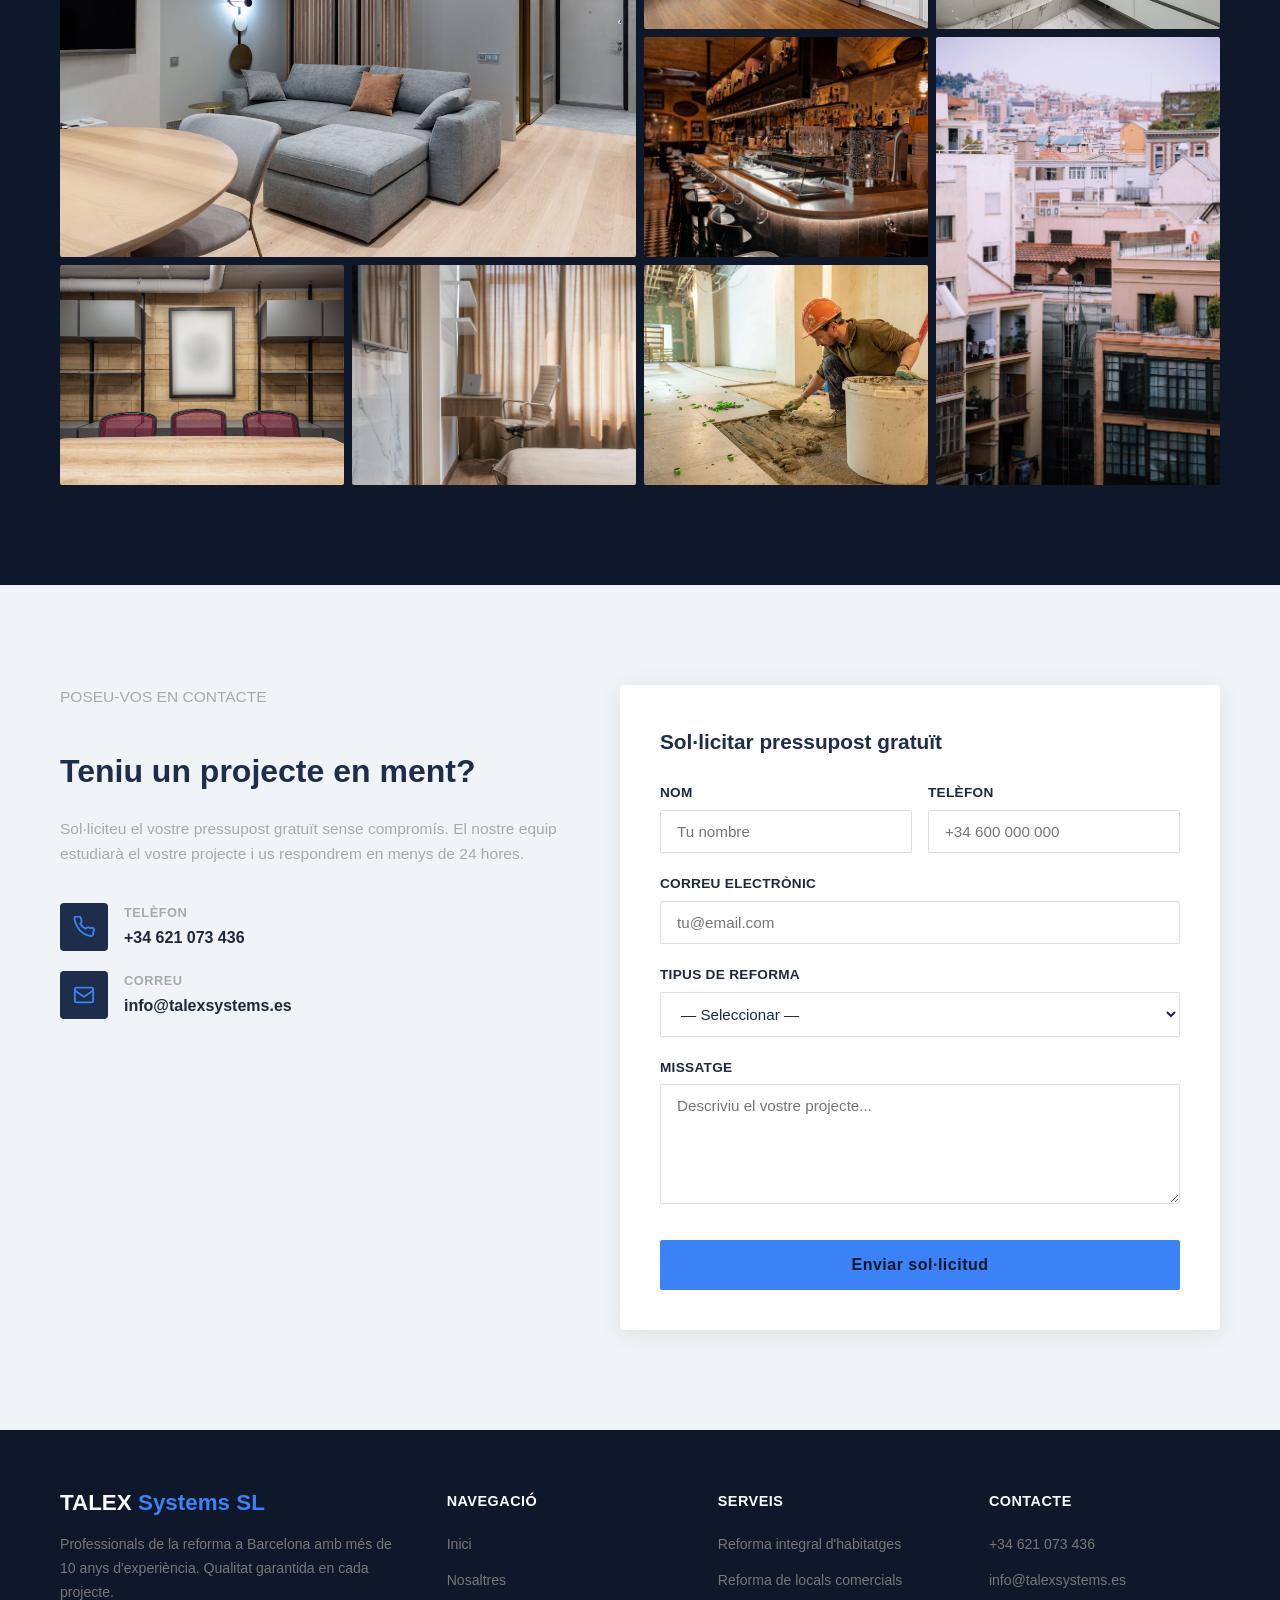
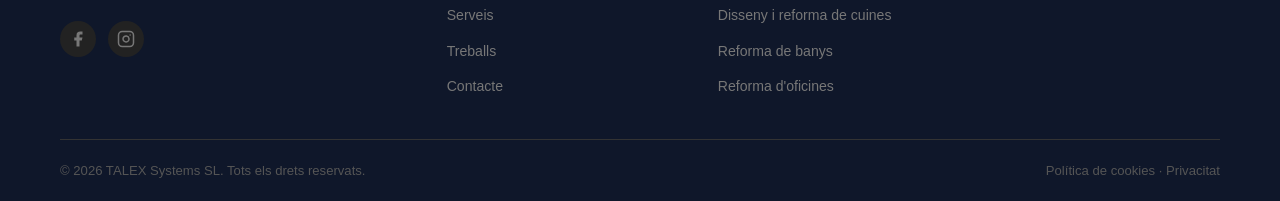
==== commit 30f0ef86: "2" ====
--- a/index.html
+++ b/index.html
@@ -3,7 +3,7 @@
 <head>
   <meta charset="UTF-8" />
   <meta name="viewport" content="width=device-width, initial-scale=1.0" />
-  <title>Тест Компания</title>
+  <title>TALEX Systems SL</title>
   <style>
     /* ==================== RESET & BASE ==================== */
     *, *::before, *::after { box-sizing: border-box; margin: 0; padding: 0; }
@@ -108,7 +108,7 @@
 
     .logo-text {
       color: var(--white);
-      font-size: 1.1rem;
+      font-size: 1.4rem;
       font-weight: 700;
       line-height: 1.2;
     }
@@ -782,6 +782,26 @@
       line-height: 1.7;
       color: #777;
     }
+
+    .footer-social {
+      display: flex;
+      gap: 12px;
+      margin-top: 16px;
+    }
+
+    .footer-social a {
+      display: flex;
+      align-items: center;
+      justify-content: center;
+      width: 36px;
+      height: 36px;
+      border-radius: 50%;
+      background: #222;
+      color: #777;
+      transition: background 0.2s, color 0.2s;
+    }
+
+    .footer-social a:hover { background: var(--lime); color: #111; }
 
     .footer-col h4 {
       color: var(--white);
@@ -1288,8 +1308,7 @@
 <header>
   <nav>
     <a href="#home" class="logo">
-      <div class="logo-mark">ТК</div>
-      <div class="logo-text">Тест <span>Компания</span></div>
+<div class="logo-text">TALEX <span>Systems SL</span></div>
     </a>
 
     <ul class="nav-links">
@@ -1301,8 +1320,8 @@
     </ul>
 
     <div class="nav-right">
-      <a href="tel:+34000000000" class="nav-phone">
-        <svg width="15" height="15" viewBox="0 0 24 24" fill="none" stroke="currentColor" stroke-width="2" stroke-linecap="round" stroke-linejoin="round" style="vertical-align:middle;margin-right:5px;"><path d="M22 16.92v3a2 2 0 0 1-2.18 2 19.79 19.79 0 0 1-8.63-3.07A19.5 19.5 0 0 1 4.69 11.5 19.79 19.79 0 0 1 1.61 2.84 2 2 0 0 1 3.6.67h3a2 2 0 0 1 2 1.72c.127.96.361 1.903.7 2.81a2 2 0 0 1-.45 2.11L7.91 8.37a16 16 0 0 0 5.55 5.55l1.27-.96a2 2 0 0 1 2.11-.45c.907.339 1.85.573 2.81.7A2 2 0 0 1 22 16.92z"/></svg>+34 000 000 000
+      <a href="tel:+34621073436" class="nav-phone">
+        <svg width="15" height="15" viewBox="0 0 24 24" fill="none" stroke="currentColor" stroke-width="2" stroke-linecap="round" stroke-linejoin="round" style="vertical-align:middle;margin-right:5px;"><path d="M22 16.92v3a2 2 0 0 1-2.18 2 19.79 19.79 0 0 1-8.63-3.07A19.5 19.5 0 0 1 4.69 11.5 19.79 19.79 0 0 1 1.61 2.84 2 2 0 0 1 3.6.67h3a2 2 0 0 1 2 1.72c.127.96.361 1.903.7 2.81a2 2 0 0 1-.45 2.11L7.91 8.37a16 16 0 0 0 5.55 5.55l1.27-.96a2 2 0 0 1 2.11-.45c.907.339 1.85.573 2.81.7A2 2 0 0 1 22 16.92z"/></svg>+34 621 073 436
       </a>
       <div class="lang-switcher">
         <button class="lang-btn active" onclick="setLang('ru')">RU</button>
@@ -1495,7 +1514,7 @@
     <div class="portfolio-grid">
 
       <div class="portfolio-item wide tall" onclick="openLightbox(0)">
-        <img src="images/portfolio1.jpg" alt="Полный ремонт" />
+        <img src="images/p1_1.jpg" alt="Полный ремонт" loading="lazy" />
         <div class="portfolio-overlay">
           <h4 data-i18n="p1_title">Полный ремонт квартиры</h4>
           <p data-i18n="p1_cat">Жильё · Барселона</p>
@@ -1503,7 +1522,7 @@
       </div>
 
       <div class="portfolio-item" onclick="openLightbox(1)">
-        <img src="images/portfolio2.jpg" alt="Кухня" />
+        <img src="images/p2_1.jpg" alt="Кухня" loading="lazy" />
         <div class="portfolio-overlay">
           <h4 data-i18n="p2_title">Дизайн кухни</h4>
           <p data-i18n="p2_cat">Кухня · Эйшампле</p>
@@ -1511,7 +1530,7 @@
       </div>
 
       <div class="portfolio-item" onclick="openLightbox(2)">
-        <img src="images/portfolio3.jpg?v=2" alt="Ванная" />
+        <img src="images/p3_1.jpg" alt="Ванная" loading="lazy" />
         <div class="portfolio-overlay">
           <h4 data-i18n="p3_title">Ремонт ванной</h4>
           <p data-i18n="p3_cat">Ванная · Грасиа</p>
@@ -1519,7 +1538,7 @@
       </div>
 
       <div class="portfolio-item" onclick="openLightbox(3)">
-        <img src="images/portfolio4.jpg" alt="Коммерческое" />
+        <img src="images/p4_1.jpg" alt="Коммерческое" loading="lazy" />
         <div class="portfolio-overlay">
           <h4 data-i18n="p4_title">Коммерческое помещение</h4>
           <p data-i18n="p4_cat">Коммерческое · Сарриа</p>
@@ -1527,7 +1546,7 @@
       </div>
 
       <div class="portfolio-item tall" onclick="openLightbox(4)">
-        <img src="images/portfolio5.jpg" alt="Фасад" />
+        <img src="images/p5_1.jpg" alt="Фасад" loading="lazy" />
         <div class="portfolio-overlay">
           <h4 data-i18n="p5_title">Реставрация фасада</h4>
           <p data-i18n="p5_cat">Фасад · Побленоу</p>
@@ -1535,7 +1554,7 @@
       </div>
 
       <div class="portfolio-item" onclick="openLightbox(5)">
-        <img src="images/portfolio6.jpg" alt="Офис" />
+        <img src="images/p6_1.jpg" alt="Офис" loading="lazy" />
         <div class="portfolio-overlay">
           <h4 data-i18n="p6_title">Ремонт офиса</h4>
           <p data-i18n="p6_cat">Офис · Лес Кортс</p>
@@ -1543,7 +1562,7 @@
       </div>
 
       <div class="portfolio-item" onclick="openLightbox(6)">
-        <img src="images/portfolio7.jpg" alt="Квартира" />
+        <img src="images/p7_1.jpg" alt="Квартира" loading="lazy" />
         <div class="portfolio-overlay">
           <h4 data-i18n="p7_title">Обновлённая квартира</h4>
           <p data-i18n="p7_cat">Жильё · Сант Жерваси</p>
@@ -1551,7 +1570,7 @@
       </div>
 
       <div class="portfolio-item" onclick="openLightbox(7)">
-        <img src="images/portfolio8.jpg" alt="Полный ремонт" />
+        <img src="images/p8_1.jpg" alt="Ремонт в процессе" loading="lazy" />
         <div class="portfolio-overlay">
           <h4 data-i18n="p8_title">Полный ремонт</h4>
           <p data-i18n="p8_cat">Жильё · Орта</p>
@@ -1576,14 +1595,14 @@
             <div class="contact-icon"><svg width="22" height="22" viewBox="0 0 24 24" fill="none" stroke="currentColor" stroke-width="2" stroke-linecap="round" stroke-linejoin="round"><path d="M22 16.92v3a2 2 0 0 1-2.18 2 19.79 19.79 0 0 1-8.63-3.07A19.5 19.5 0 0 1 4.69 11.5 19.79 19.79 0 0 1 1.61 2.84 2 2 0 0 1 3.6.67h3a2 2 0 0 1 2 1.72c.127.96.361 1.903.7 2.81a2 2 0 0 1-.45 2.11L7.91 8.37a16 16 0 0 0 5.55 5.55l1.27-.96a2 2 0 0 1 2.11-.45c.907.339 1.85.573 2.81.7A2 2 0 0 1 22 16.92z"/></svg></div>
             <div class="contact-item-text">
               <span class="contact-item-label" data-i18n="ci_phone_label">Teléfono</span>
-              <a class="contact-item-value" href="tel:+34000000000">+34 000 000 000</a>
+              <a class="contact-item-value" href="tel:+34621073436">+34 621 073 436</a>
             </div>
           </div>
           <div class="contact-item">
             <div class="contact-icon"><svg width="22" height="22" viewBox="0 0 24 24" fill="none" stroke="currentColor" stroke-width="2" stroke-linecap="round" stroke-linejoin="round"><rect x="2" y="4" width="20" height="16" rx="2"/><path d="M2 7l10 7 10-7"/></svg></div>
             <div class="contact-item-text">
               <span class="contact-item-label" data-i18n="ci_email_label">Email</span>
-              <a class="contact-item-value" href="mailto:info@test.com">info@test.com</a>
+              <a class="contact-item-value" href="mailto:info@talexsystems.es">info@talexsystems.es</a>
             </div>
           </div>
         </div>
@@ -1639,10 +1658,17 @@
     <div class="footer-grid">
       <div class="footer-brand">
         <div class="logo">
-          <div class="logo-mark">ТК</div>
-          <div class="logo-text">Тест <span>Компания</span></div>
+        <div class="logo-text">TALEX <span>Systems SL</span></div>
         </div>
         <p data-i18n="footer_desc">Profesionales de la reforma en Barcelona con más de 10 años de experiencia. Calidad garantizada en cada proyecto.</p>
+        <div class="footer-social">
+          <a href="https://www.facebook.com/talexsystems" target="_blank" rel="noopener" aria-label="Facebook">
+            <svg width="18" height="18" viewBox="0 0 24 24" fill="currentColor"><path d="M18 2h-3a5 5 0 0 0-5 5v3H7v4h3v8h4v-8h3l1-4h-4V7a1 1 0 0 1 1-1h3z"/></svg>
+          </a>
+          <a href="https://www.instagram.com/talexsystems" target="_blank" rel="noopener" aria-label="Instagram">
+            <svg width="18" height="18" viewBox="0 0 24 24" fill="none" stroke="currentColor" stroke-width="2" stroke-linecap="round" stroke-linejoin="round"><rect x="2" y="2" width="20" height="20" rx="5" ry="5"/><path d="M16 11.37A4 4 0 1 1 12.63 8 4 4 0 0 1 16 11.37z"/><line x1="17.5" y1="6.5" x2="17.51" y2="6.5"/></svg>
+          </a>
+        </div>
       </div>
 
       <div class="footer-col">
@@ -1670,13 +1696,13 @@
       <div class="footer-col">
         <h4 data-i18n="footer_contact">Contacto</h4>
         <ul>
-          <li><a href="tel:+34000000000">+34 000 000 000</a></li>
-          <li><a href="mailto:info@test.com">info@test.com</a></li>
+          <li><a href="tel:+34621073436">+34 621 073 436</a></li>
+          <li><a href="mailto:info@talexsystems.es">info@talexsystems.es</a></li>
         </ul>
       </div>
     </div>
     <div class="footer-bottom">
-      <span>© 2026 Тест Компания. <span data-i18n="footer_rights">Todos los derechos reservados.</span></span>
+      <span>© 2026 TALEX Systems SL. <span data-i18n="footer_rights">Todos los derechos reservados.</span></span>
       <span><a href="cookie-policy.html" data-i18n="footer_cookies">Политика cookies</a> · <a href="privacy-policy.html" data-i18n="footer_privacy">Конфиденциальность</a></span>
     </div>
   </div>
@@ -1699,17 +1725,17 @@
 
 <!-- ==================== FAB ==================== -->
 <div class="fab-wrapper">
-  <button class="fab-main" id="fabMain" onclick="toggleFab()" aria-label="Menu">
+  <button class="fab-main" id="fabMain" onclick="toggleFab(event)" aria-label="Menu">
     <svg width="20" height="20" viewBox="0 0 24 24" fill="none" stroke="currentColor" stroke-width="2" stroke-linecap="round" stroke-linejoin="round"><path d="M21 15a2 2 0 0 1-2 2H7l-4 4V5a2 2 0 0 1 2-2h14a2 2 0 0 1 2 2z"/></svg>
   </button>
   <div class="fab-menu" id="fabMenu">
-    <a class="fab-item fab-wa" href="https://wa.me/34000000000" target="_blank" rel="noopener" aria-label="WhatsApp">
+    <a class="fab-item fab-wa" href="https://wa.me/+34711543769" target="_blank" rel="noopener" aria-label="WhatsApp">
       <svg width="20" height="20" viewBox="0 0 24 24" fill="currentColor"><path d="M17.472 14.382c-.297-.149-1.758-.867-2.03-.967-.273-.099-.471-.148-.67.15-.197.297-.767.966-.94 1.164-.173.199-.347.223-.644.075-.297-.15-1.255-.463-2.39-1.475-.883-.788-1.48-1.761-1.653-2.059-.173-.297-.018-.458.13-.606.134-.133.298-.347.446-.52.149-.174.198-.298.298-.497.099-.198.05-.371-.025-.52-.075-.149-.669-1.612-.916-2.207-.242-.579-.487-.5-.669-.51-.173-.008-.371-.01-.57-.01-.198 0-.52.074-.792.372-.272.297-1.04 1.016-1.04 2.479 0 1.462 1.065 2.875 1.213 3.074.149.198 2.096 3.2 5.077 4.487.709.306 1.262.489 1.694.625.712.227 1.36.195 1.871.118.571-.085 1.758-.719 2.006-1.413.248-.694.248-1.289.173-1.413-.074-.124-.272-.198-.57-.347m-5.421 7.403h-.004a9.87 9.87 0 01-5.031-1.378l-.361-.214-3.741.982.998-3.648-.235-.374a9.86 9.86 0 01-1.51-5.26c.001-5.45 4.436-9.884 9.888-9.884 2.64 0 5.122 1.03 6.988 2.898a9.825 9.825 0 012.893 6.994c-.003 5.45-4.437 9.884-9.885 9.884m8.413-18.297A11.815 11.815 0 0012.05 0C5.495 0 .16 5.335.157 11.892c0 2.096.547 4.142 1.588 5.945L.057 24l6.305-1.654a11.882 11.882 0 005.683 1.448h.005c6.554 0 11.89-5.335 11.893-11.893a11.821 11.821 0 00-3.48-8.413z"/></svg>
     </a>
     <a class="fab-item fab-tg" href="https://t.me/username" target="_blank" rel="noopener" aria-label="Telegram">
       <svg width="20" height="20" viewBox="0 0 24 24" fill="currentColor"><path d="M11.944 0A12 12 0 0 0 0 12a12 12 0 0 0 12 12 12 12 0 0 0 12-12A12 12 0 0 0 12 0a12 12 0 0 0-.056 0zm4.962 7.224c.1-.002.321.023.465.14a.506.506 0 0 1 .171.325c.016.093.036.306.02.472-.18 1.898-.962 6.502-1.36 8.627-.168.9-.499 1.201-.82 1.23-.696.065-1.225-.46-1.9-.902-1.056-.693-1.653-1.124-2.678-1.8-1.185-.78-.417-1.21.258-1.91.177-.184 3.247-2.977 3.307-3.23.007-.032.014-.15-.056-.212s-.174-.041-.249-.024c-.106.024-1.793 1.14-5.061 3.345-.48.33-.913.49-1.302.48-.428-.008-1.252-.241-1.865-.44-.752-.245-1.349-.374-1.297-.789.027-.216.325-.437.893-.663 3.498-1.524 5.83-2.529 6.998-3.014 3.332-1.386 4.025-1.627 4.476-1.635z"/></svg>
     </a>
-    <a class="fab-item fab-em" href="mailto:info@test.com" aria-label="Email">
+    <a class="fab-item fab-em" href="mailto:info@talexsystems.es" aria-label="Email">
       <svg width="20" height="20" viewBox="0 0 24 24" fill="none" stroke="currentColor" stroke-width="2" stroke-linecap="round" stroke-linejoin="round"><rect x="2" y="4" width="20" height="16" rx="2"/><path d="M2 7l10 7 10-7"/></svg>
     </a>
   </div>
@@ -1720,6 +1746,7 @@
   <button class="lightbox-close" onclick="closeLightbox()" aria-label="Cerrar">&times;</button>
   <button class="lightbox-nav prev" onclick="lightboxNav(-1)" aria-label="Anterior">&#8592;</button>
   <button class="lightbox-nav next" onclick="lightboxNav(1)" aria-label="Siguiente">&#8594;</button>
+  <span id="lightboxCounter" style="position:absolute;top:20px;left:50%;transform:translateX(-50%);color:#fff;font-size:0.85rem;background:rgba(0,0,0,0.5);padding:4px 12px;border-radius:20px;z-index:2;"></span>
   <div class="lightbox-content">
     <img id="lightboxImg" src="" alt="" />
     <div class="lightbox-info">
@@ -2020,29 +2047,42 @@
   }
 
   /* ---- Lightbox ---- */
-  const portfolioItems = [];
+  const galleries = [
+    { images: ['images/p1_1.jpg','images/p1_2.jpg','images/p1_3.jpg'] },
+    { images: ['images/p2_1.jpg','images/p2_2.jpg','images/p2_3.jpg'] },
+    { images: ['images/p3_1.jpg','images/p3_2.jpg','images/p3_3.jpg'] },
+    { images: ['images/p4_1.jpg','images/p4_2.jpg','images/p4_3.jpg'] },
+    { images: ['images/p5_1.jpg','images/p5_2.jpg','images/p5_3.jpg'] },
+    { images: ['images/p6_1.jpg','images/p6_2.jpg','images/p6_3.jpg'] },
+    { images: ['images/p7_1.jpg','images/p7_2.jpg','images/p7_3.jpg'] },
+    { images: ['images/p8_1.jpg','images/p8_2.jpg','images/p8_3.jpg'] },
+  ];
+
+  // Attach title/cat references from DOM after load
   document.querySelectorAll('.portfolio-item').forEach((item, i) => {
-    const img = item.querySelector('img');
-    const h4 = item.querySelector('.portfolio-overlay h4');
-    const p = item.querySelector('.portfolio-overlay p');
-    portfolioItems.push({ src: img.src, alt: img.alt, titleEl: h4, catEl: p });
+    galleries[i].titleEl = item.querySelector('.portfolio-overlay h4');
+    galleries[i].catEl   = item.querySelector('.portfolio-overlay p');
   });
 
-  let lightboxIndex = 0;
-
-  function openLightbox(index) {
-    lightboxIndex = index;
+  let currentGallery = 0;
+  let currentImageIndex = 0;
+
+  function openLightbox(galleryIndex) {
+    currentGallery = galleryIndex;
+    currentImageIndex = 0;
     updateLightbox();
     document.getElementById('lightbox').classList.add('open');
     document.body.style.overflow = 'hidden';
   }
 
   function updateLightbox() {
-    const item = portfolioItems[lightboxIndex];
-    document.getElementById('lightboxImg').src = item.src;
-    document.getElementById('lightboxImg').alt = item.alt;
-    document.getElementById('lightboxTitle').textContent = item.titleEl ? item.titleEl.textContent : '';
-    document.getElementById('lightboxCat').textContent = item.catEl ? item.catEl.textContent : '';
+    const g = galleries[currentGallery];
+    const src = g.images[currentImageIndex];
+    document.getElementById('lightboxImg').src = src;
+    document.getElementById('lightboxImg').alt = g.titleEl ? g.titleEl.textContent : '';
+    document.getElementById('lightboxTitle').textContent = g.titleEl ? g.titleEl.textContent : '';
+    document.getElementById('lightboxCat').textContent = g.catEl ? g.catEl.textContent : '';
+    document.getElementById('lightboxCounter').textContent = (currentImageIndex + 1) + ' / ' + g.images.length;
   }
 
   function closeLightbox(e) {
@@ -2052,7 +2092,8 @@
   }
 
   function lightboxNav(dir) {
-    lightboxIndex = (lightboxIndex + dir + portfolioItems.length) % portfolioItems.length;
+    const g = galleries[currentGallery];
+    currentImageIndex = (currentImageIndex + dir + g.images.length) % g.images.length;
     updateLightbox();
   }
 
@@ -2069,7 +2110,8 @@
   const chatIcon = `<svg width="20" height="20" viewBox="0 0 24 24" fill="none" stroke="currentColor" stroke-width="2" stroke-linecap="round" stroke-linejoin="round"><path d="M21 15a2 2 0 0 1-2 2H7l-4 4V5a2 2 0 0 1 2-2h14a2 2 0 0 1 2 2z"/></svg>`;
   const closeIcon = `<svg width="20" height="20" viewBox="0 0 24 24" fill="none" stroke="currentColor" stroke-width="2.5" stroke-linecap="round" stroke-linejoin="round"><line x1="18" y1="6" x2="6" y2="18"/><line x1="6" y1="6" x2="18" y2="18"/></svg>`;
 
-  function toggleFab() {
+  function toggleFab(e) {
+    e.stopPropagation();
     fabOpen = !fabOpen;
     document.getElementById('fabMenu').classList.toggle('open', fabOpen);
     const btn = document.getElementById('fabMain');
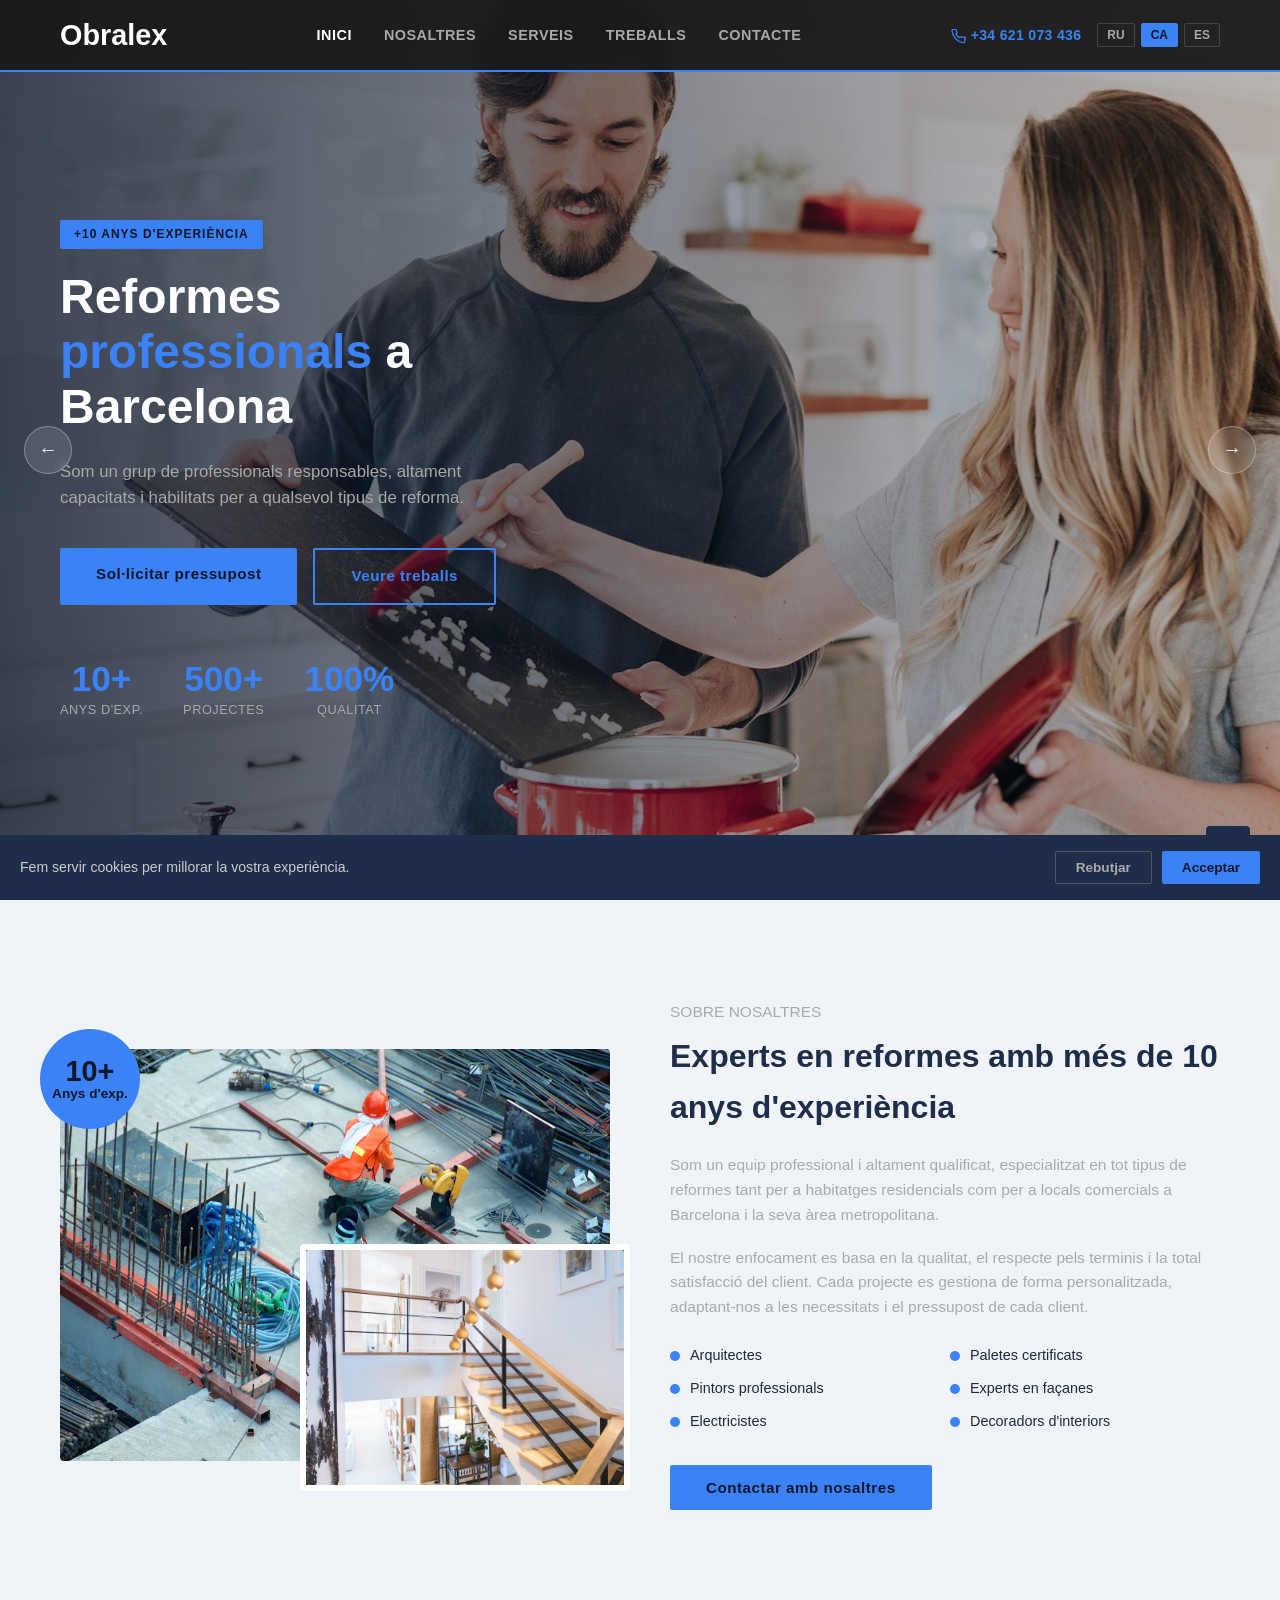
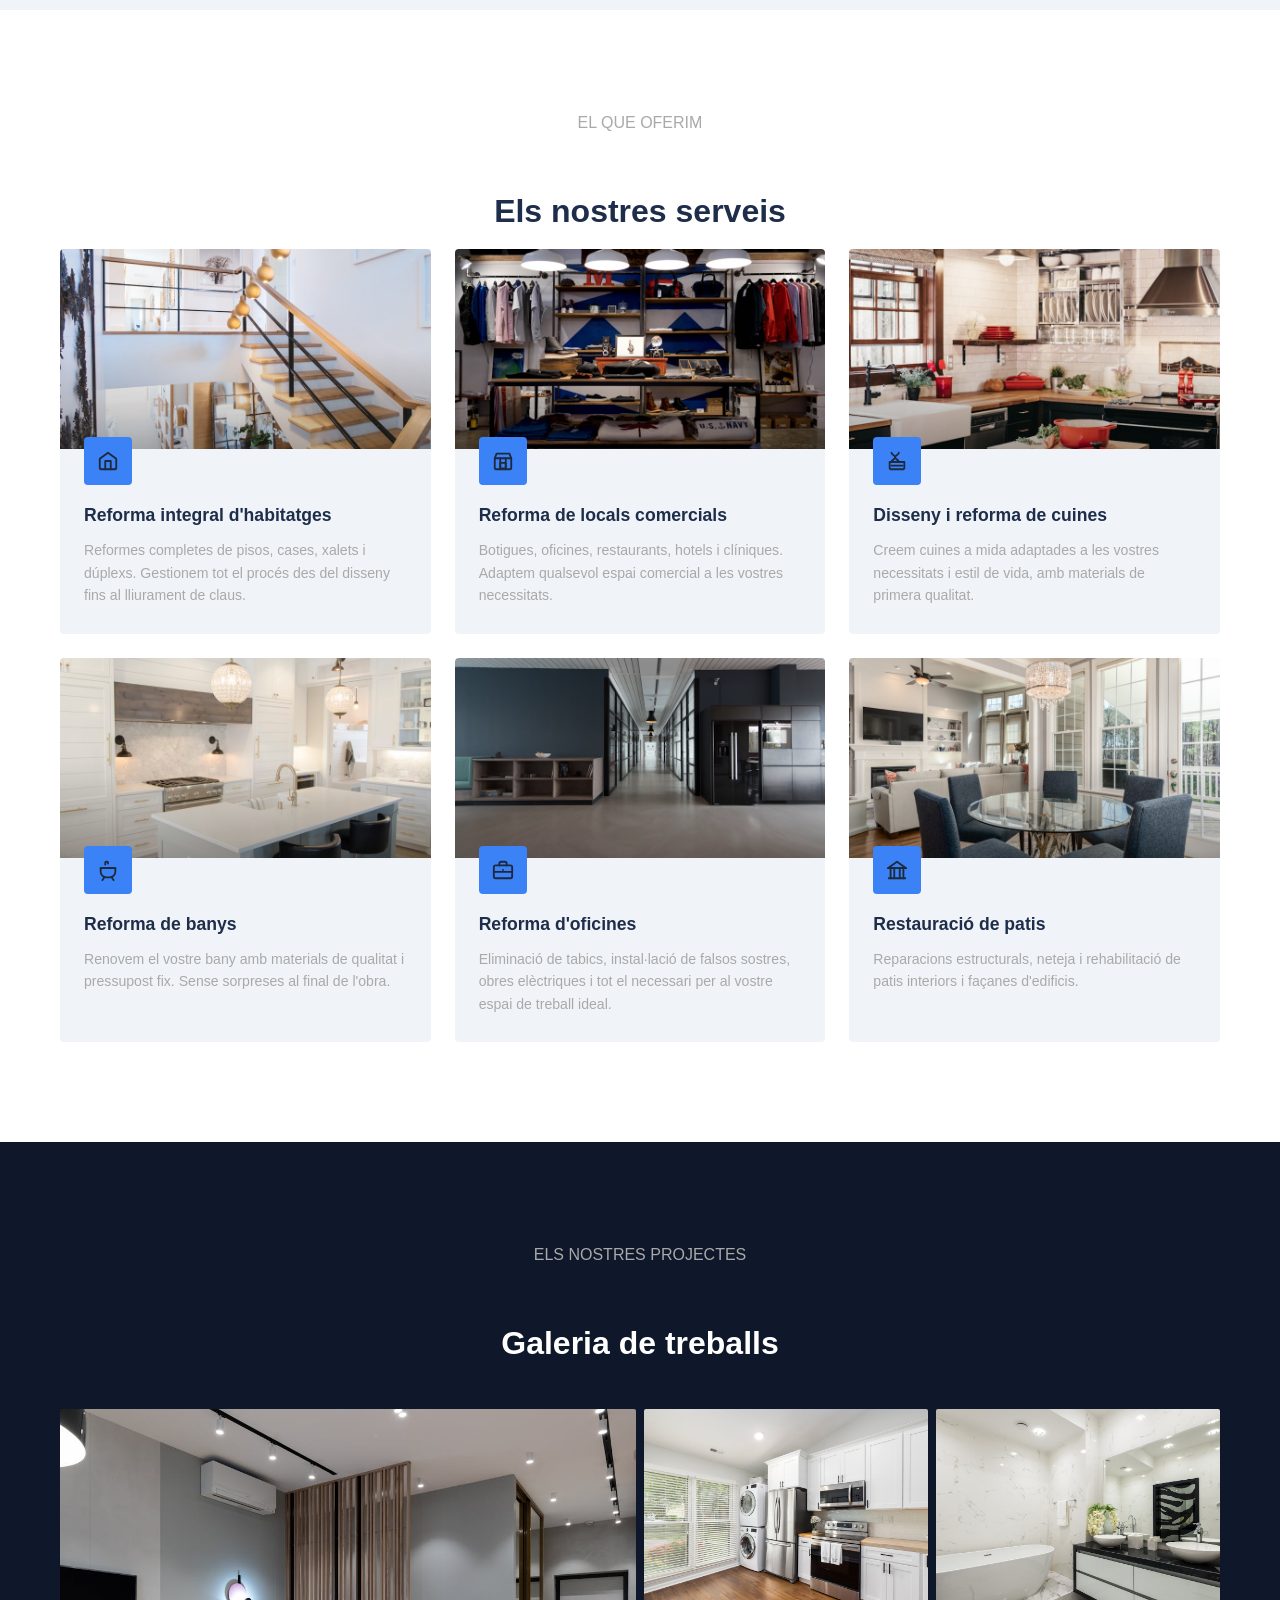
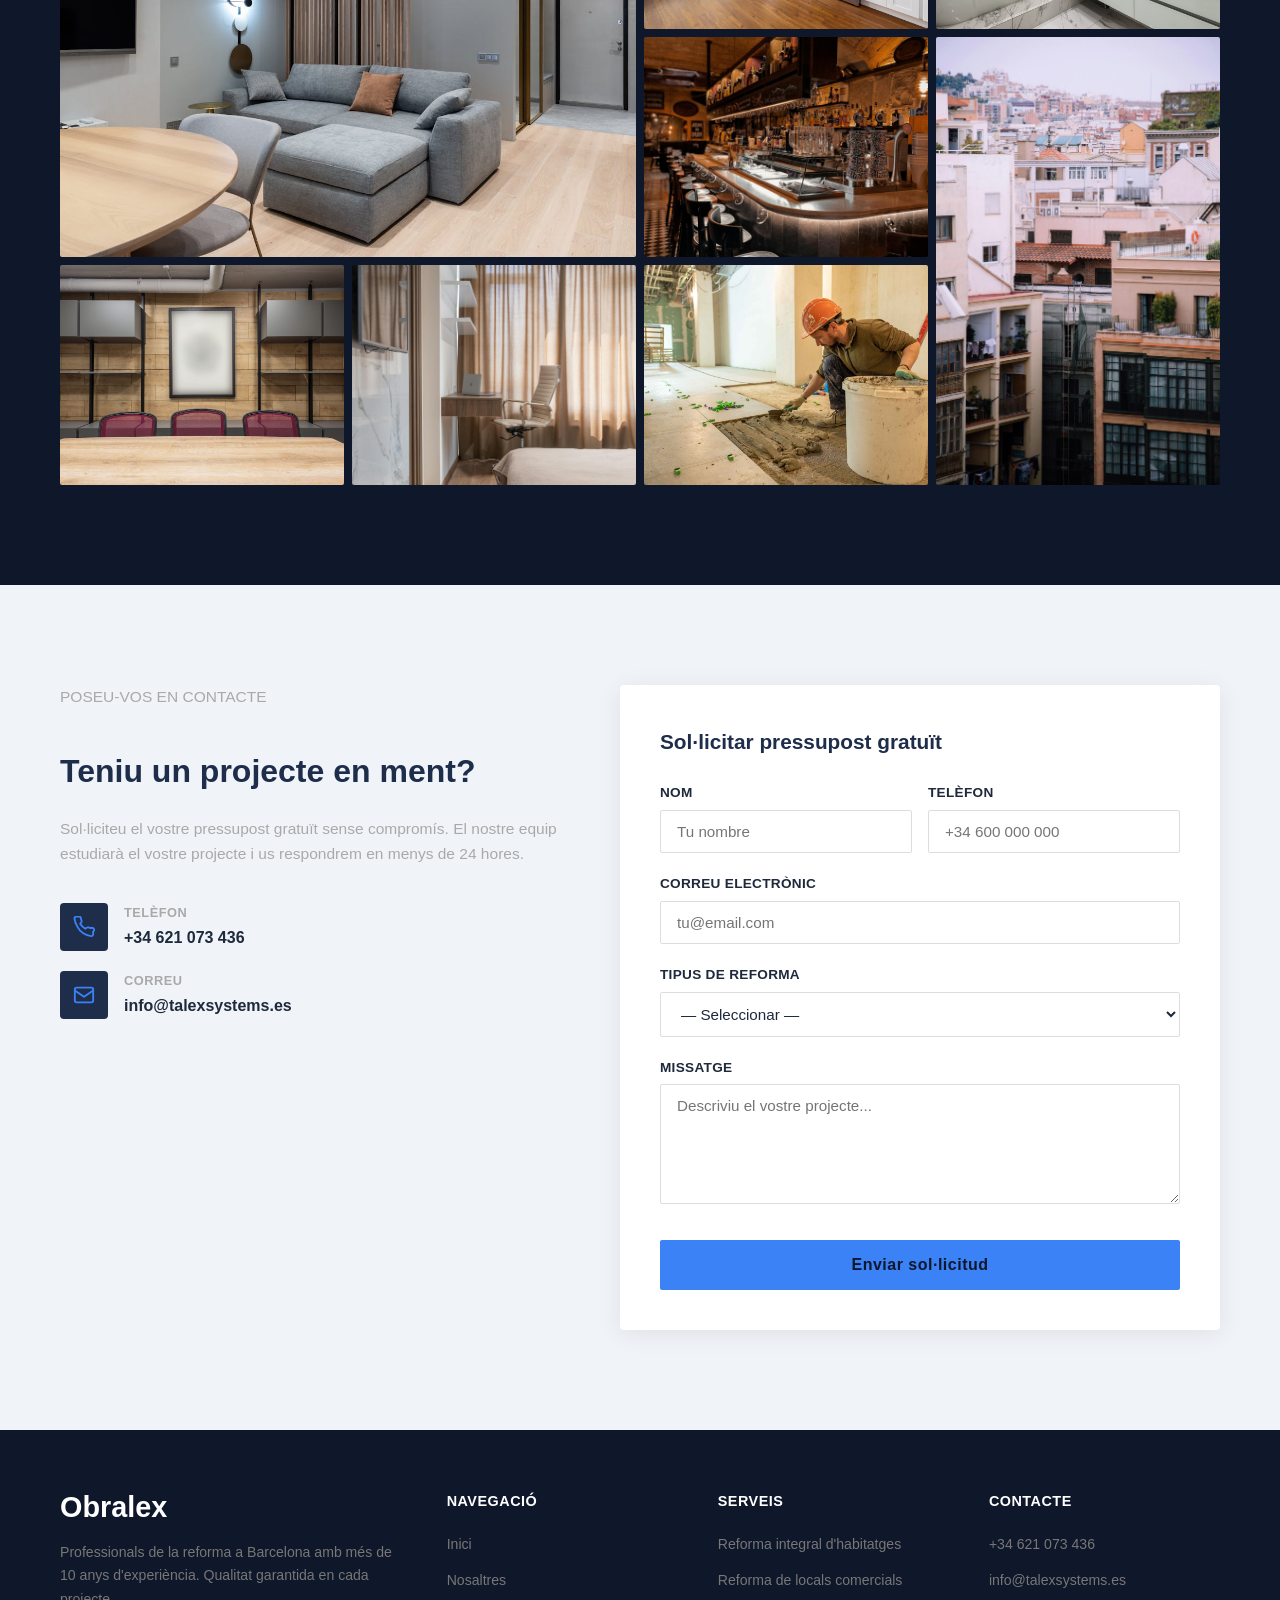
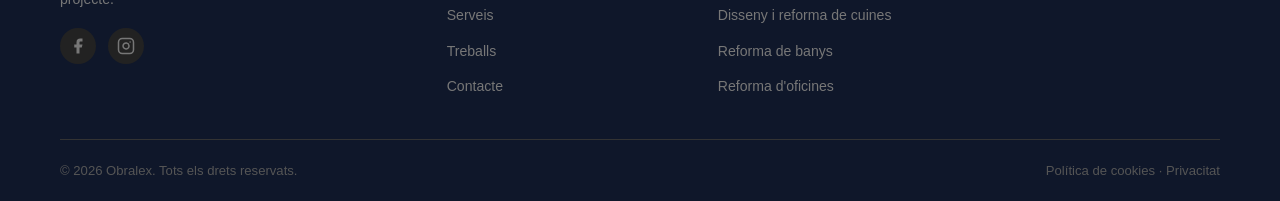
==== commit d82ef6e6: "1" ====
--- a/index.html
+++ b/index.html
@@ -3,1304 +3,12 @@
 <head>
   <meta charset="UTF-8" />
   <meta name="viewport" content="width=device-width, initial-scale=1.0" />
-  <title>TALEX Systems SL</title>
-  <style>
-    /* ==================== RESET & BASE ==================== */
-    *, *::before, *::after { box-sizing: border-box; margin: 0; padding: 0; }
-
-    :root {
-      --dark-green: #1e2d4a;
-      --lime: #3b82f6;
-      --gray: #a9a9a9;
-      --dark: #0f172a;
-      --light: #f0f4f8;
-      --white: #ffffff;
-      --text: #1e293b;
-    }
-
-    html { scroll-behavior: smooth; }
-
-    body {
-      font-family: 'Segoe UI', Arial, sans-serif;
-      color: var(--text);
-      background: var(--white);
-      line-height: 1.6;
-    }
-
-    a { text-decoration: none; color: inherit; }
-    ul { list-style: none; }
-    img { display: block; width: 100%; }
-
-    .container {
-      max-width: 1200px;
-      margin: 0 auto;
-      padding: 0 20px;
-    }
-
-    .section-title {
-      font-size: 2rem;
-      font-weight: 700;
-      color: var(--dark-green);
-      margin-bottom: 12px;
-    }
-
-    .section-subtitle {
-      color: var(--gray);
-      font-size: 1rem;
-      margin-bottom: 50px;
-    }
-
-    .btn {
-      display: inline-block;
-      padding: 14px 36px;
-      background: var(--lime);
-      color: var(--dark);
-      font-weight: 700;
-      font-size: 0.95rem;
-      border: none;
-      cursor: pointer;
-      letter-spacing: 0.5px;
-      transition: background 0.3s, transform 0.2s;
-      border-radius: 2px;
-    }
-
-    .btn:hover { background: #2563eb; transform: translateY(-1px); }
-
-    /* ==================== HEADER / NAV ==================== */
-    header {
-      position: fixed;
-      top: 0; left: 0; right: 0;
-      z-index: 1000;
-      background: rgba(26, 26, 26, 0.95);
-      backdrop-filter: blur(6px);
-      border-bottom: 2px solid var(--lime);
-      transition: background 0.3s;
-    }
-
-    nav {
-      display: flex;
-      align-items: center;
-      justify-content: space-between;
-      padding: 0 20px;
-      max-width: 1200px;
-      margin: 0 auto;
-      height: 70px;
-    }
-
-    .logo {
-      display: flex;
-      align-items: center;
-      gap: 10px;
-    }
-
-    .logo-mark {
-      width: 44px;
-      height: 44px;
-      background: var(--lime);
-      color: var(--dark);
-      font-weight: 900;
-      font-size: 1.1rem;
-      display: flex;
-      align-items: center;
-      justify-content: center;
-      border-radius: 4px;
-    }
-
-    .logo-text {
-      color: var(--white);
-      font-size: 1.4rem;
-      font-weight: 700;
-      line-height: 1.2;
-    }
-
-    .logo-text span { color: var(--lime); }
-
-    .nav-links {
-      display: flex;
-      align-items: center;
-      gap: 32px;
-    }
-
-    .nav-links a {
-      color: var(--gray);
-      font-size: 0.9rem;
-      letter-spacing: 0.5px;
-      text-transform: uppercase;
-      font-weight: 600;
-      transition: color 0.3s;
-      position: relative;
-    }
-
-    .nav-links a::after {
-      content: '';
-      position: absolute;
-      bottom: -4px; left: 0;
-      width: 0; height: 2px;
-      background: var(--lime);
-      transition: width 0.3s;
-    }
-
-    .nav-links a:hover { color: var(--white); }
-    .nav-links a:hover::after { width: 100%; }
-
-    .nav-right {
-      display: flex;
-      align-items: center;
-      gap: 16px;
-    }
-
-    .nav-phone {
-      color: var(--lime);
-      font-size: 0.88rem;
-      font-weight: 700;
-      letter-spacing: 0.3px;
-      white-space: nowrap;
-      transition: opacity 0.2s;
-    }
-    .nav-phone:hover { opacity: 0.8; }
-
-    .lang-switcher {
-      display: flex;
-      gap: 6px;
-    }
-
-    .lang-btn {
-      background: transparent;
-      border: 1px solid #444;
-      color: var(--gray);
-      padding: 4px 9px;
-      font-size: 0.75rem;
-      cursor: pointer;
-      border-radius: 2px;
-      transition: all 0.2s;
-      text-transform: uppercase;
-      font-weight: 600;
-    }
-
-    .lang-btn.active,
-    .lang-btn:hover {
-      background: var(--lime);
-      border-color: var(--lime);
-      color: var(--dark);
-    }
-
-    .hamburger {
-      display: none;
-      flex-direction: column;
-      gap: 5px;
-      cursor: pointer;
-      background: none;
-      border: none;
-      padding: 4px;
-    }
-
-    .hamburger span {
-      display: block;
-      width: 26px;
-      height: 2px;
-      background: var(--white);
-      transition: all 0.3s;
-    }
-
-    /* ==================== CAROUSEL ==================== */
-    .carousel-section {
-      position: relative;
-      width: 100%;
-      height: 100vh;
-      min-height: 500px;
-      overflow: hidden;
-    }
-
-    .carousel-track {
-      display: flex;
-      height: 100%;
-      transition: transform 0.7s cubic-bezier(0.77, 0, 0.18, 1);
-    }
-
-    .carousel-slide {
-      flex: 0 0 100%;
-      height: 100%;
-      position: relative;
-    }
-
-    .carousel-slide img {
-      width: 100%;
-      height: 100%;
-      object-fit: cover;
-      object-position: center;
-      display: block;
-    }
-
-    .carousel-slide::after {
-      content: '';
-      position: absolute;
-      inset: 0;
-      background: linear-gradient(to right, rgba(10,20,40,0.78) 0%, rgba(10,20,40,0.35) 60%, rgba(10,20,40,0.15) 100%);
-    }
-
-    .carousel-btn {
-      position: absolute;
-      top: 50%;
-      transform: translateY(-50%);
-      z-index: 10;
-      background: rgba(255,255,255,0.12);
-      border: 1.5px solid rgba(255,255,255,0.3);
-      color: var(--white);
-      width: 48px;
-      height: 48px;
-      border-radius: 50%;
-      font-size: 1.2rem;
-      cursor: pointer;
-      display: flex;
-      align-items: center;
-      justify-content: center;
-      transition: background 0.2s;
-      backdrop-filter: blur(4px);
-    }
-    .carousel-btn:hover { background: var(--lime); border-color: var(--lime); color: var(--dark); }
-    .carousel-btn.prev { left: 24px; }
-    .carousel-btn.next { right: 24px; }
-
-    .carousel-dots {
-      position: absolute;
-      bottom: 28px;
-      left: 50%;
-      transform: translateX(-50%);
-      display: flex;
-      gap: 10px;
-      z-index: 10;
-    }
-
-    .carousel-dot {
-      width: 10px;
-      height: 10px;
-      border-radius: 50%;
-      background: rgba(255,255,255,0.4);
-      border: none;
-      cursor: pointer;
-      transition: background 0.3s, transform 0.3s;
-      padding: 0;
-    }
-    .carousel-dot.active {
-      background: var(--lime);
-      transform: scale(1.3);
-    }
-
-    /* ==================== HERO ==================== */
-    #home {
-      position: absolute;
-      inset: 0;
-      z-index: 5;
-      display: flex;
-      align-items: center;
-      pointer-events: none;
-      background: transparent;
-    }
-
-    #home .btn,
-    #home .btn-outline { pointer-events: all; }
-
-    .hero-bg { display: none; }
-
-    .hero-content {
-      position: relative;
-      z-index: 1;
-      max-width: 580px;
-      padding: 120px 20px 80px 20px;
-      margin-left: calc((100vw - 1200px) / 2);
-    }
-
-    @media (max-width: 1240px) { .hero-content { margin-left: 20px; } }
-
-    .hero-badge {
-      display: inline-block;
-      background: var(--lime);
-      color: var(--dark);
-      font-size: 0.75rem;
-      font-weight: 700;
-      padding: 5px 14px;
-      letter-spacing: 1px;
-      text-transform: uppercase;
-      margin-bottom: 20px;
-      border-radius: 2px;
-    }
-
-    .hero-title {
-      font-size: clamp(2rem, 4vw, 3rem);
-      font-weight: 900;
-      color: var(--white);
-      line-height: 1.15;
-      margin-bottom: 24px;
-    }
-
-    .hero-title span { color: var(--lime); }
-
-    .hero-desc {
-      color: var(--gray);
-      font-size: 1.05rem;
-      margin-bottom: 36px;
-      max-width: 480px;
-    }
-
-    .hero-actions {
-      display: flex;
-      gap: 16px;
-      flex-wrap: wrap;
-    }
-
-    .btn-outline {
-      display: inline-block;
-      padding: 14px 36px;
-      border: 2px solid var(--lime);
-      color: var(--lime);
-      font-weight: 700;
-      font-size: 0.95rem;
-      cursor: pointer;
-      letter-spacing: 0.5px;
-      transition: all 0.3s;
-      border-radius: 2px;
-      background: transparent;
-    }
-
-    .btn-outline:hover {
-      background: var(--lime);
-      color: var(--dark);
-    }
-
-    .hero-stats {
-      display: flex;
-      gap: 40px;
-      margin-top: 56px;
-      flex-wrap: wrap;
-    }
-
-    .stat {
-      text-align: center;
-    }
-
-    .stat-number {
-      font-size: 2.2rem;
-      font-weight: 900;
-      color: var(--lime);
-      line-height: 1;
-    }
-
-    .stat-label {
-      color: var(--gray);
-      font-size: 0.8rem;
-      text-transform: uppercase;
-      letter-spacing: 0.5px;
-      margin-top: 4px;
-    }
-
-    /* ==================== ABOUT ==================== */
-    #about {
-      padding: 100px 0;
-      background: var(--light);
-    }
-
-    .about-grid {
-      display: grid;
-      grid-template-columns: 1fr 1fr;
-      gap: 60px;
-      align-items: center;
-    }
-
-    .about-image {
-      position: relative;
-    }
-
-    .img-placeholder {
-      width: 100%;
-      aspect-ratio: 4/3;
-      background: linear-gradient(135deg, #ddd 0%, #c5c5c5 100%);
-      display: flex;
-      align-items: center;
-      justify-content: center;
-      font-size: 4rem;
-      color: #999;
-      border-radius: 4px;
-    }
-
-    .img-placeholder-sm {
-      width: 60%;
-      aspect-ratio: 4/3;
-      background: var(--dark-green);
-      display: flex;
-      align-items: center;
-      justify-content: center;
-      font-size: 2.5rem;
-      color: var(--lime);
-      border-radius: 4px;
-      position: absolute;
-      bottom: -30px;
-      right: -20px;
-      border: 6px solid var(--white);
-    }
-
-    .experience-badge {
-      position: absolute;
-      top: -20px;
-      left: -20px;
-      background: var(--lime);
-      color: var(--dark);
-      width: 100px;
-      height: 100px;
-      border-radius: 50%;
-      display: flex;
-      flex-direction: column;
-      align-items: center;
-      justify-content: center;
-      font-weight: 900;
-      line-height: 1.1;
-      text-align: center;
-      font-size: 0.85rem;
-    }
-
-    .experience-badge strong { font-size: 1.8rem; }
-
-    .about-text .section-title { margin-bottom: 20px; }
-
-    .about-text p {
-      color: var(--gray);
-      margin-bottom: 18px;
-      font-size: 0.97rem;
-    }
-
-    .team-list {
-      display: grid;
-      grid-template-columns: 1fr 1fr;
-      gap: 10px;
-      margin-top: 24px;
-    }
-
-    .team-item {
-      display: flex;
-      align-items: center;
-      gap: 10px;
-      font-size: 0.9rem;
-      color: var(--text);
-      font-weight: 500;
-    }
-
-    .team-item::before {
-      content: '';
-      width: 10px;
-      height: 10px;
-      background: var(--lime);
-      border-radius: 50%;
-      flex-shrink: 0;
-    }
-
-    /* ==================== SERVICES ==================== */
-    #services {
-      padding: 100px 0;
-      background: var(--white);
-    }
-
-    #services .section-header { text-align: center; }
-
-    .services-grid {
-      display: grid;
-      grid-template-columns: repeat(3, 1fr);
-      gap: 24px;
-    }
-
-    .service-card {
-      background: var(--light);
-      border-radius: 4px;
-      overflow: hidden;
-      transition: transform 0.3s, box-shadow 0.3s;
-      border-bottom: 3px solid transparent;
-    }
-
-    .service-card:hover {
-      transform: translateY(-6px);
-      box-shadow: 0 12px 40px rgba(0,0,0,0.1);
-      border-bottom-color: var(--lime);
-    }
-
-    .service-img {
-      height: 200px;
-      position: relative;
-      overflow: hidden;
-    }
-
-    .service-img img {
-      width: 100%;
-      height: 100%;
-      object-fit: cover;
-      object-position: center;
-      transition: transform 0.4s ease;
-    }
-
-    .service-card:hover .service-img img { transform: scale(1.06); }
-
-    .service-img::after {
-      content: '';
-      position: absolute;
-      inset: 0;
-      background: linear-gradient(to bottom, transparent 50%, rgba(0,0,0,0.3));
-    }
-
-    .service-body {
-      padding: 24px;
-    }
-
-    .service-icon {
-      width: 48px;
-      height: 48px;
-      background: var(--lime);
-      border-radius: 4px;
-      display: flex;
-      align-items: center;
-      justify-content: center;
-      font-size: 1.4rem;
-      margin-bottom: 16px;
-      margin-top: -36px;
-      position: relative;
-      z-index: 1;
-    }
-
-    .service-card:hover .service-icon {
-      background: var(--dark-green);
-    }
-
-    .service-body h3 {
-      font-size: 1.1rem;
-      font-weight: 700;
-      margin-bottom: 10px;
-      color: var(--dark-green);
-    }
-
-    .service-body p {
-      color: var(--gray);
-      font-size: 0.88rem;
-      line-height: 1.6;
-    }
-
-    /* ==================== PORTFOLIO ==================== */
-    #works {
-      padding: 100px 0;
-      background: var(--dark);
-    }
-
-    #works .section-header { text-align: center; }
-    #works .section-title { color: var(--white); }
-    #works .section-subtitle { color: var(--gray); }
-
-    .portfolio-grid {
-      display: grid;
-      grid-template-columns: repeat(4, 1fr);
-      grid-auto-rows: 220px;
-      gap: 8px;
-    }
-
-    .portfolio-item {
-      position: relative;
-      overflow: hidden;
-      cursor: pointer;
-      border-radius: 2px;
-    }
-
-    .portfolio-item.wide { grid-column: span 2; }
-    .portfolio-item.tall { grid-row: span 2; }
-
-    .portfolio-item img {
-      width: 100%;
-      height: 100%;
-      object-fit: cover;
-      object-position: center;
-      display: block;
-      transition: transform 0.4s ease;
-    }
-
-    .portfolio-item:hover img { transform: scale(1.06); }
-
-    .portfolio-placeholder span { color: rgba(255,255,255,0.6); font-size: 0.75rem; }
-
-    .portfolio-overlay {
-      position: absolute;
-      inset: 0;
-      background: rgba(30, 45, 74, 0.88);
-      display: flex;
-      flex-direction: column;
-      align-items: center;
-      justify-content: center;
-      opacity: 0;
-      transition: opacity 0.3s;
-      padding: 20px;
-      text-align: center;
-    }
-
-    .portfolio-item:hover .portfolio-overlay { opacity: 1; }
-
-    .portfolio-overlay h4 {
-      color: var(--white);
-      font-size: 1rem;
-      font-weight: 700;
-      margin-bottom: 6px;
-    }
-
-    .portfolio-overlay p {
-      color: var(--lime);
-      font-size: 0.8rem;
-    }
-
-    .portfolio-placeholder span { color: rgba(255,255,255,0.6); font-size: 0.75rem; }
-
-    /* ==================== CONTACT ==================== */
-    #contact {
-      padding: 100px 0;
-      background: var(--light);
-    }
-
-    .contact-grid {
-      display: grid;
-      grid-template-columns: 1fr 1.2fr;
-      gap: 60px;
-      align-items: start;
-    }
-
-    .contact-info .section-title { margin-bottom: 20px; }
-
-    .contact-info p {
-      color: var(--gray);
-      margin-bottom: 36px;
-      font-size: 0.97rem;
-    }
-
-    .contact-details { display: flex; flex-direction: column; gap: 20px; }
-
-    .contact-item {
-      display: flex;
-      align-items: flex-start;
-      gap: 16px;
-    }
-
-    .contact-icon {
-      width: 48px;
-      height: 48px;
-      background: var(--dark-green);
-      color: var(--lime);
-      border-radius: 4px;
-      display: flex;
-      align-items: center;
-      justify-content: center;
-      font-size: 1.2rem;
-      flex-shrink: 0;
-    }
-
-    .contact-item-text { display: flex; flex-direction: column; }
-    .contact-item-label { font-size: 0.8rem; color: var(--gray); text-transform: uppercase; letter-spacing: 0.5px; font-weight: 600; }
-    .contact-item-value { font-size: 1rem; color: var(--text); font-weight: 600; margin-top: 2px; }
-
-    .contact-form {
-      background: var(--white);
-      padding: 40px;
-      border-radius: 4px;
-      box-shadow: 0 4px 24px rgba(0,0,0,0.08);
-    }
-
-    .contact-form h3 {
-      font-size: 1.3rem;
-      font-weight: 700;
-      color: var(--dark-green);
-      margin-bottom: 24px;
-    }
-
-    .form-group {
-      margin-bottom: 20px;
-    }
-
-    .form-group label {
-      display: block;
-      font-size: 0.85rem;
-      font-weight: 600;
-      color: var(--text);
-      margin-bottom: 6px;
-      text-transform: uppercase;
-      letter-spacing: 0.3px;
-    }
-
-    .form-group input,
-    .form-group textarea,
-    .form-group select {
-      width: 100%;
-      padding: 12px 16px;
-      border: 1.5px solid #ddd;
-      border-radius: 2px;
-      font-size: 0.95rem;
-      font-family: inherit;
-      color: var(--text);
-      transition: border-color 0.2s;
-      background: var(--white);
-    }
-
-    .form-group input:focus,
-    .form-group textarea:focus,
-    .form-group select:focus {
-      outline: none;
-      border-color: var(--lime);
-    }
-
-    .form-group textarea { resize: vertical; min-height: 120px; }
-
-    .form-row { display: grid; grid-template-columns: 1fr 1fr; gap: 16px; }
-
-    .form-submit { width: 100%; padding: 16px; font-size: 1rem; margin-top: 8px; }
-
-    .form-success {
-      display: none;
-      text-align: center;
-      padding: 24px;
-      color: var(--dark-green);
-      font-weight: 600;
-    }
-
-    .form-success .success-icon { font-size: 3rem; margin-bottom: 12px; }
-
-    /* ==================== FOOTER ==================== */
-    footer {
-      background: var(--dark);
-      color: var(--gray);
-      padding: 60px 0 0;
-    }
-
-    .footer-grid {
-      display: grid;
-      grid-template-columns: 1.5fr 1fr 1fr 1fr;
-      gap: 40px;
-      padding-bottom: 40px;
-      border-bottom: 1px solid #333;
-    }
-
-    .footer-brand .logo { margin-bottom: 16px; }
-
-    .footer-brand p {
-      font-size: 0.88rem;
-      line-height: 1.7;
-      color: #777;
-    }
-
-    .footer-social {
-      display: flex;
-      gap: 12px;
-      margin-top: 16px;
-    }
-
-    .footer-social a {
-      display: flex;
-      align-items: center;
-      justify-content: center;
-      width: 36px;
-      height: 36px;
-      border-radius: 50%;
-      background: #222;
-      color: #777;
-      transition: background 0.2s, color 0.2s;
-    }
-
-    .footer-social a:hover { background: var(--lime); color: #111; }
-
-    .footer-col h4 {
-      color: var(--white);
-      font-size: 0.9rem;
-      font-weight: 700;
-      text-transform: uppercase;
-      letter-spacing: 0.5px;
-      margin-bottom: 18px;
-    }
-
-    .footer-col ul { display: flex; flex-direction: column; gap: 10px; }
-
-    .footer-col ul li a {
-      color: #777;
-      font-size: 0.88rem;
-      transition: color 0.2s;
-    }
-
-    .footer-col ul li a:hover { color: var(--lime); }
-
-    .footer-bottom {
-      display: flex;
-      justify-content: space-between;
-      align-items: center;
-      padding: 20px 0;
-      font-size: 0.82rem;
-      color: #555;
-      flex-wrap: wrap;
-      gap: 12px;
-    }
-
-    .footer-bottom a { color: #555; transition: color 0.2s; }
-    .footer-bottom a:hover { color: var(--lime); }
-
-    /* ==================== COOKIE BANNER ==================== */
-    .cookie-banner {
-      position: fixed;
-      bottom: 0; left: 0; right: 0;
-      background: var(--dark-green);
-      color: var(--white);
-      padding: 16px 20px;
-      z-index: 2000;
-      display: flex;
-      align-items: center;
-      justify-content: space-between;
-      gap: 20px;
-      flex-wrap: wrap;
-      transform: translateY(100%);
-      transition: transform 0.4s ease;
-    }
-
-    .cookie-banner.show { transform: translateY(0); }
-
-    .cookie-text { font-size: 0.88rem; color: #ccc; flex: 1; min-width: 200px; }
-    .cookie-text a { color: var(--lime); text-decoration: underline; }
-
-    .cookie-actions { display: flex; gap: 10px; flex-wrap: wrap; }
-
-    .cookie-btn {
-      padding: 8px 20px;
-      font-size: 0.85rem;
-      font-weight: 700;
-      cursor: pointer;
-      border: none;
-      border-radius: 2px;
-      transition: all 0.2s;
-    }
-
-    .cookie-accept { background: var(--lime); color: var(--dark); }
-    .cookie-accept:hover { background: #2563eb; }
-    .cookie-decline { background: transparent; color: #aaa; border: 1px solid #555; }
-    .cookie-decline:hover { border-color: #aaa; color: var(--white); }
-
-    /* ==================== MOBILE NAV ==================== */
-    .mobile-menu {
-      display: none;
-      position: fixed;
-      top: 70px; left: 0; right: 0;
-      background: rgba(15,23,42,0.98);
-      z-index: 999;
-      padding: 20px;
-      flex-direction: column;
-      gap: 16px;
-      border-top: 1px solid #333;
-    }
-
-    .mobile-menu.open { display: flex; }
-
-    .mobile-menu a {
-      color: var(--gray);
-      font-size: 1rem;
-      font-weight: 600;
-      text-transform: uppercase;
-      padding: 10px 0;
-      border-bottom: 1px solid #222;
-      letter-spacing: 0.5px;
-    }
-
-    .mobile-menu a:hover { color: var(--lime); }
-
-    /* ==================== SCROLL TOP ==================== */
-    .scroll-top {
-      position: fixed;
-      bottom: 86px;
-      right: 30px;
-      width: 44px;
-      height: 44px;
-      background: var(--lime);
-      color: var(--dark);
-      border: none;
-      border-radius: 4px;
-      font-size: 1.2rem;
-      cursor: pointer;
-      z-index: 900;
-      opacity: 0;
-      pointer-events: none;
-      transition: opacity 0.3s;
-      display: flex;
-      align-items: center;
-      justify-content: center;
-    }
-
-    .scroll-top.visible { opacity: 1; pointer-events: all; }
-    .scroll-top:hover { background: #2563eb; }
-
-    /* ==================== RESPONSIVE ==================== */
-    @media (max-width: 1024px) {
-      .services-grid { grid-template-columns: repeat(2, 1fr); }
-      .portfolio-grid { grid-template-columns: repeat(2, 1fr); }
-      .portfolio-item.wide { grid-column: span 1; }
-      .footer-grid { grid-template-columns: 1fr 1fr; }
-    }
-
-    @media (max-width: 768px) {
-      .nav-links, .nav-right { display: none; }
-      .hamburger { display: flex; }
-
-      .about-grid, .contact-grid { grid-template-columns: 1fr; }
-      .about-image { order: -1; }
-      .img-placeholder-sm { display: none; }
-      .experience-badge { width: 80px; height: 80px; top: -10px; left: -10px; }
-
-      .services-grid { grid-template-columns: 1fr; }
-      .portfolio-grid { grid-template-columns: 1fr 1fr; grid-auto-rows: 180px; }
-
-      .form-row { grid-template-columns: 1fr; }
-
-      .footer-grid { grid-template-columns: 1fr; }
-      .footer-bottom { flex-direction: column; text-align: center; }
-
-      .hero-placeholder { display: none; }
-
-      .contact-form { padding: 24px; }
-      section { padding: 70px 0; }
-    }
-
-    @media (max-width: 768px) {
-      .carousel-btn { display: none; }
-    }
-
-    @media (max-width: 480px) {
-      .portfolio-grid { grid-template-columns: 1fr; }
-      .portfolio-item.tall { grid-row: span 1; }
-      .hero-stats { gap: 24px; }
-      .team-list { grid-template-columns: 1fr; }
-    }
-
-    /* ==================== LIGHTBOX ==================== */
-    .lightbox-overlay {
-      position: fixed;
-      inset: 0;
-      background: rgba(0,0,0,0.92);
-      z-index: 3000;
-      display: flex;
-      align-items: center;
-      justify-content: center;
-      opacity: 0;
-      pointer-events: none;
-      transition: opacity 0.3s;
-    }
-
-    .lightbox-overlay.open {
-      opacity: 1;
-      pointer-events: all;
-    }
-
-    .lightbox-content {
-      position: relative;
-      max-width: 90vw;
-      max-height: 90vh;
-      display: flex;
-      flex-direction: column;
-      align-items: center;
-    }
-
-    .lightbox-content img {
-      max-width: 80vw;
-      max-height: 65vh;
-      object-fit: contain;
-      border-radius: 4px;
-      display: block;
-    }
-
-    .lightbox-info {
-      background: rgba(255,255,255,0.06);
-      backdrop-filter: blur(8px);
-      border-radius: 4px;
-      padding: 16px 24px;
-      margin-top: 16px;
-      text-align: center;
-      width: 100%;
-    }
-
-    .lightbox-info h3 {
-      color: var(--white);
-      font-size: 1.05rem;
-      font-weight: 700;
-      margin-bottom: 4px;
-    }
-
-    .lightbox-info .lightbox-cat {
-      color: var(--lime);
-      font-size: 0.82rem;
-      margin-bottom: 14px;
-    }
-
-    .lightbox-cta-text {
-      color: #ccc;
-      font-size: 0.9rem;
-      margin-bottom: 10px;
-    }
-
-    .lightbox-btn {
-      padding: 10px 28px;
-      font-size: 0.88rem;
-    }
-
-    .lightbox-close {
-      position: fixed;
-      top: 20px;
-      right: 24px;
-      background: rgba(255,255,255,0.1);
-      border: none;
-      color: var(--white);
-      font-size: 1.8rem;
-      cursor: pointer;
-      border-radius: 50%;
-      width: 44px;
-      height: 44px;
-      display: flex;
-      align-items: center;
-      justify-content: center;
-      line-height: 1;
-      transition: background 0.2s;
-      z-index: 3010;
-    }
-
-    .lightbox-close:hover { background: var(--lime); color: var(--dark); }
-
-    .lightbox-nav {
-      position: fixed;
-      top: 50%;
-      transform: translateY(-50%);
-      background: rgba(255,255,255,0.1);
-      border: none;
-      color: var(--white);
-      font-size: 1.4rem;
-      cursor: pointer;
-      border-radius: 50%;
-      width: 48px;
-      height: 48px;
-      display: flex;
-      align-items: center;
-      justify-content: center;
-      transition: background 0.2s;
-      z-index: 3010;
-    }
-
-    .lightbox-nav:hover { background: var(--lime); color: var(--dark); }
-    .lightbox-nav.prev { left: 20px; }
-    .lightbox-nav.next { right: 20px; }
-
-    @media (max-width: 600px) {
-      .lightbox-nav { display: none; }
-      .lightbox-content img { max-width: 95vw; }
-    }
-
-    /* ==================== FAB ==================== */
-    .fab-wrapper {
-      position: fixed;
-      bottom: 30px;
-      right: 30px;
-      display: flex;
-      flex-direction: column-reverse;
-      align-items: flex-end;
-      gap: 10px;
-      z-index: 901;
-    }
-
-    .fab-main {
-      width: 44px;
-      height: 44px;
-      background: var(--dark-green);
-      color: var(--white);
-      border: none;
-      border-radius: 4px;
-      font-size: 1.4rem;
-      cursor: pointer;
-      display: flex;
-      align-items: center;
-      justify-content: center;
-      transition: background 0.2s, transform 0.3s;
-      flex-shrink: 0;
-    }
-
-    .fab-main:hover { background: var(--lime); color: var(--dark); }
-    .fab-main.open { background: var(--lime); color: var(--dark); }
-
-    .fab-menu {
-      display: flex;
-      flex-direction: column-reverse;
-      align-items: center;
-      gap: 8px;
-      overflow: hidden;
-      max-height: 0;
-      opacity: 0;
-      transition: max-height 0.35s ease, opacity 0.25s ease;
-    }
-
-    .fab-menu.open {
-      max-height: 300px;
-      opacity: 1;
-    }
-
-    .fab-item {
-      width: 44px;
-      height: 44px;
-      border-radius: 4px;
-      display: flex;
-      align-items: center;
-      justify-content: center;
-      font-size: 0.72rem;
-      font-weight: 700;
-      cursor: pointer;
-      transition: all 0.2s;
-      text-decoration: none;
-      border: none;
-      letter-spacing: 0.3px;
-    }
-
-    .fab-item.fab-lang {
-      background: rgba(30,45,74,0.9);
-      color: var(--white);
-      border: 1px solid #444;
-      font-size: 0.75rem;
-    }
-
-    .fab-item.fab-lang:hover,
-    .fab-item.fab-lang.active {
-      background: var(--lime);
-      color: var(--dark);
-      border-color: var(--lime);
-    }
-
-    .fab-item.fab-wa { background: #25d366; color: #fff; }
-    .fab-item.fab-tg { background: #229ed9; color: #fff; }
-    .fab-item.fab-em { background: #ea4335; color: #fff; }
-
-    .fab-item.fab-wa:hover { background: #1da851; }
-    .fab-item.fab-tg:hover { background: #1a8ab5; }
-    .fab-item.fab-em:hover { background: #c5392d; }
-
-    .fab-lang-group {
-      display: flex;
-      gap: 6px;
-    }
-
-    /* ==================== SERVICE MODAL ==================== */
-    .service-card { cursor: pointer; }
-
-    .modal-overlay {
-      position: fixed;
-      inset: 0;
-      background: rgba(0,0,0,0.55);
-      backdrop-filter: blur(4px);
-      z-index: 2000;
-      display: flex;
-      align-items: center;
-      justify-content: center;
-      opacity: 0;
-      pointer-events: none;
-      transition: opacity 0.3s;
-    }
-
-    .modal-overlay.open {
-      opacity: 1;
-      pointer-events: all;
-    }
-
-    .modal-box {
-      background: var(--white);
-      border-radius: 8px;
-      padding: 40px 36px 36px;
-      width: 100%;
-      max-width: 480px;
-      position: relative;
-      transform: translateY(24px);
-      transition: transform 0.3s;
-    }
-
-    .modal-overlay.open .modal-box {
-      transform: translateY(0);
-    }
-
-    .modal-close {
-      position: absolute;
-      top: 16px;
-      right: 16px;
-      background: none;
-      border: none;
-      font-size: 1.4rem;
-      cursor: pointer;
-      color: var(--gray);
-      line-height: 1;
-      padding: 4px 8px;
-    }
-
-    .modal-close:hover { color: var(--dark); }
-
-    .modal-title {
-      font-size: 1.25rem;
-      font-weight: 700;
-      color: var(--dark);
-      margin-bottom: 6px;
-    }
-
-    .modal-subtitle {
-      font-size: 0.88rem;
-      color: var(--gray);
-      margin-bottom: 24px;
-    }
-
-    .modal-box .form-group { margin-bottom: 16px; }
-
-    .modal-box .form-group label {
-      display: block;
-      font-size: 0.82rem;
-      font-weight: 600;
-      margin-bottom: 6px;
-      color: var(--dark);
-    }
-
-    .modal-box .form-group input,
-    .modal-box .form-group select,
-    .modal-box .form-group textarea {
-      width: 100%;
-      padding: 10px 14px;
-      border: 1.5px solid #e0e0e0;
-      border-radius: 4px;
-      font-size: 0.9rem;
-      font-family: inherit;
-      color: var(--dark);
-      background: var(--white);
-      transition: border-color 0.2s;
-      box-sizing: border-box;
-    }
-
-    .modal-box .form-group input:focus,
-    .modal-box .form-group select:focus,
-    .modal-box .form-group textarea:focus {
-      outline: none;
-      border-color: var(--green);
-    }
-
-    .modal-box .form-group textarea { resize: vertical; min-height: 80px; }
-
-    .modal-submit {
-      width: 100%;
-      margin-top: 4px;
-    }
-
-    .modal-success {
-      display: none;
-      text-align: center;
-      padding: 20px 0 8px;
-    }
-
-    .modal-success svg { margin-bottom: 12px; }
-
-    .modal-success p {
-      color: var(--dark);
-      font-weight: 600;
-      font-size: 1rem;
-    }
-
-    @media (max-width: 520px) {
-      .modal-box { padding: 32px 20px 24px; margin: 0 12px; }
-    }
-  </style>
+  <title>Obralex</title>
+  <link rel="stylesheet" href="css/base.css" />
+  <link rel="stylesheet" href="css/header.css" />
+  <link rel="stylesheet" href="css/hero.css" />
+  <link rel="stylesheet" href="css/sections.css" />
+  <link rel="stylesheet" href="css/components.css" />
 </head>
 <body>
 
@@ -1308,7 +16,7 @@
 <header>
   <nav>
     <a href="#home" class="logo">
-<div class="logo-text">TALEX <span>Systems SL</span></div>
+<div class="logo-text">Obralex</div>
     </a>
 
     <ul class="nav-links">
@@ -1326,6 +34,7 @@
       <div class="lang-switcher">
         <button class="lang-btn active" onclick="setLang('ru')">RU</button>
         <button class="lang-btn" onclick="setLang('ca')">CA</button>
+        <button class="lang-btn" onclick="setLang('es')">ES</button>
       </div>
     </div>
 
@@ -1344,6 +53,7 @@
     <div class="lang-switcher" style="padding-top:8px;">
       <button class="lang-btn active" onclick="setLang('ru')">RU</button>
       <button class="lang-btn" onclick="setLang('ca')">CA</button>
+      <button class="lang-btn" onclick="setLang('es')">ES</button>
     </div>
   </div>
 </header>
@@ -1658,7 +368,7 @@
     <div class="footer-grid">
       <div class="footer-brand">
         <div class="logo">
-        <div class="logo-text">TALEX <span>Systems SL</span></div>
+        <div class="logo-text">Obralex</div>
         </div>
         <p data-i18n="footer_desc">Profesionales de la reforma en Barcelona con más de 10 años de experiencia. Calidad garantizada en cada proyecto.</p>
         <div class="footer-social">
@@ -1702,7 +412,7 @@
       </div>
     </div>
     <div class="footer-bottom">
-      <span>© 2026 TALEX Systems SL. <span data-i18n="footer_rights">Todos los derechos reservados.</span></span>
+      <span>© 2026 Obralex. <span data-i18n="footer_rights">Todos los derechos reservados.</span></span>
       <span><a href="cookie-policy.html" data-i18n="footer_cookies">Политика cookies</a> · <a href="privacy-policy.html" data-i18n="footer_privacy">Конфиденциальность</a></span>
     </div>
   </div>
@@ -1732,7 +442,7 @@
     <a class="fab-item fab-wa" href="https://wa.me/+34711543769" target="_blank" rel="noopener" aria-label="WhatsApp">
       <svg width="20" height="20" viewBox="0 0 24 24" fill="currentColor"><path d="M17.472 14.382c-.297-.149-1.758-.867-2.03-.967-.273-.099-.471-.148-.67.15-.197.297-.767.966-.94 1.164-.173.199-.347.223-.644.075-.297-.15-1.255-.463-2.39-1.475-.883-.788-1.48-1.761-1.653-2.059-.173-.297-.018-.458.13-.606.134-.133.298-.347.446-.52.149-.174.198-.298.298-.497.099-.198.05-.371-.025-.52-.075-.149-.669-1.612-.916-2.207-.242-.579-.487-.5-.669-.51-.173-.008-.371-.01-.57-.01-.198 0-.52.074-.792.372-.272.297-1.04 1.016-1.04 2.479 0 1.462 1.065 2.875 1.213 3.074.149.198 2.096 3.2 5.077 4.487.709.306 1.262.489 1.694.625.712.227 1.36.195 1.871.118.571-.085 1.758-.719 2.006-1.413.248-.694.248-1.289.173-1.413-.074-.124-.272-.198-.57-.347m-5.421 7.403h-.004a9.87 9.87 0 01-5.031-1.378l-.361-.214-3.741.982.998-3.648-.235-.374a9.86 9.86 0 01-1.51-5.26c.001-5.45 4.436-9.884 9.888-9.884 2.64 0 5.122 1.03 6.988 2.898a9.825 9.825 0 012.893 6.994c-.003 5.45-4.437 9.884-9.885 9.884m8.413-18.297A11.815 11.815 0 0012.05 0C5.495 0 .16 5.335.157 11.892c0 2.096.547 4.142 1.588 5.945L.057 24l6.305-1.654a11.882 11.882 0 005.683 1.448h.005c6.554 0 11.89-5.335 11.893-11.893a11.821 11.821 0 00-3.48-8.413z"/></svg>
     </a>
-    <a class="fab-item fab-tg" href="https://t.me/username" target="_blank" rel="noopener" aria-label="Telegram">
+    <a class="fab-item fab-tg" href="https://t.me/TalexSystems" target="_blank" rel="noopener" aria-label="Telegram">
       <svg width="20" height="20" viewBox="0 0 24 24" fill="currentColor"><path d="M11.944 0A12 12 0 0 0 0 12a12 12 0 0 0 12 12 12 12 0 0 0 12-12A12 12 0 0 0 12 0a12 12 0 0 0-.056 0zm4.962 7.224c.1-.002.321.023.465.14a.506.506 0 0 1 .171.325c.016.093.036.306.02.472-.18 1.898-.962 6.502-1.36 8.627-.168.9-.499 1.201-.82 1.23-.696.065-1.225-.46-1.9-.902-1.056-.693-1.653-1.124-2.678-1.8-1.185-.78-.417-1.21.258-1.91.177-.184 3.247-2.977 3.307-3.23.007-.032.014-.15-.056-.212s-.174-.041-.249-.024c-.106.024-1.793 1.14-5.061 3.345-.48.33-.913.49-1.302.48-.428-.008-1.252-.241-1.865-.44-.752-.245-1.349-.374-1.297-.789.027-.216.325-.437.893-.663 3.498-1.524 5.83-2.529 6.998-3.014 3.332-1.386 4.025-1.627 4.476-1.635z"/></svg>
     </a>
     <a class="fab-item fab-em" href="mailto:info@talexsystems.es" aria-label="Email">
@@ -1753,7 +463,7 @@
       <h3 id="lightboxTitle"></h3>
       <p class="lightbox-cat" id="lightboxCat"></p>
       <p class="lightbox-cta-text" data-i18n="gallery_cta">Voleu el mateix? Deixeu una sol·licitud</p>
-      <button class="btn lightbox-btn" onclick="closeLightbox(); openServiceModal(0);" data-i18n="gallery_btn">Deixar una sol·licitud</button>
+      <button class="btn lightbox-btn" onclick="openModalFromGallery()" data-i18n="gallery_btn">Deixar una sol·licitud</button>
     </div>
   </div>
 </div>
@@ -1799,354 +509,11 @@
 </div>
 
 <!-- ==================== JAVASCRIPT ==================== -->
-<script>
-  /* ---- Translations ---- */
-  const translations = {
-    ru: {
-      nav_home:'Главная', nav_about:'О нас', nav_services:'Услуги', nav_works:'Работы', nav_contact:'Контакт',
-      hero_badge:'10+ лет опыта',
-      hero_title:'<span>Профессиональный</span> ремонт в Барселоне',
-      hero_desc:'Мы — команда ответственных специалистов, имеющих высокую квалификацию и допуск к любым видам ремонтных работ.',
-      hero_cta:'Запросить смету', hero_works:'Наши работы',
-      stat_years:'Лет опыта', stat_projects:'Проектов', stat_quality:'Качество',
-      about_label:'О НАС',
-      about_title:'Эксперты по ремонту с более чем 10-летним опытом',
-      about_p1:'Мы — профессиональная и высококвалифицированная команда, специализирующаяся на всех видах ремонта жилых и коммерческих помещений в Барселоне и её окрестностях.',
-      about_p2:'Наш подход основан на качестве, соблюдении сроков и полном удовлетворении клиента. Каждый проект ведётся индивидуально, с учётом потребностей и бюджета заказчика.',
-      team_1:'Архитекторы', team_2:'Сертифицированные каменщики', team_3:'Профессиональные маляры',
-      team_4:'Специалисты по фасадам', team_5:'Электрики', team_6:'Дизайнеры интерьеров',
-      about_cta:'Связаться с нами',
-      services_label:'ЧТО МЫ ПРЕДЛАГАЕМ', services_title:'Наши услуги',
-      s1_title:'Полный ремонт жилья', s1_desc:'Комплексный ремонт квартир, домов, коттеджей и дуплексов. Берём на себя весь процесс от проекта до сдачи ключей.',
-      s2_title:'Ремонт коммерческих помещений', s2_desc:'Магазины, офисы, рестораны, отели и клиники. Адаптируем любое коммерческое пространство под ваши нужды.',
-      s3_title:'Дизайн и ремонт кухонь', s3_desc:'Создаём кухни на заказ, адаптированные к вашим потребностям, из материалов высшего качества.',
-      s4_title:'Ремонт ванных комнат', s4_desc:'Обновляем ванную с качественными материалами и фиксированным бюджетом. Без сюрпризов по завершении.',
-      s5_title:'Ремонт офисов', s5_desc:'Снос перегородок, монтаж подвесных потолков, электромонтаж и всё необходимое для идеального рабочего пространства.',
-      s6_title:'Реставрация дворов', s6_desc:'Структурный ремонт, очистка и реабилитация внутренних дворов и фасадов зданий.',
-      works_label:'НАШИ ПРОЕКТЫ', works_title:'Галерея работ',
-      p1_title:'Полный ремонт квартиры', p1_cat:'Жильё · Барселона',
-      p2_title:'Дизайн кухни', p2_cat:'Кухня · Эйшампле',
-      p3_title:'Ремонт ванной', p3_cat:'Ванная · Грасиа',
-      p4_title:'Коммерческое помещение', p4_cat:'Коммерческое · Сарриа',
-      p5_title:'Реставрация фасада', p5_cat:'Фасад · Побленоу',
-      p6_title:'Ремонт офиса', p6_cat:'Офис · Лес Кортс',
-      p7_title:'Обновлённая квартира', p7_cat:'Жильё · Сант Жерваси',
-      p8_title:'Полный ремонт', p8_cat:'Жильё · Орта',
-      contact_label:'СВЯЖИТЕСЬ С НАМИ', contact_title:'Есть проект в уме?',
-      contact_desc:'Запросите бесплатную смету без обязательств. Наша команда изучит ваш проект и ответит в течение 24 часов.',
-      ci_phone_label:'Телефон', ci_email_label:'Email',
-      form_title:'Запросить бесплатную смету',
-      form_name:'Имя', form_phone:'Телефон', form_email:'Email',
-      form_service:'Тип ремонта', form_select:'— Выбрать —',
-      form_message:'Сообщение', form_message_ph:'Опишите ваш проект...',
-      form_submit:'Отправить заявку', form_sent:'Сообщение отправлено! Мы свяжемся с вами в ближайшее время.',
-      modal_title:'Запросить консультацию', modal_subtitle:'Оставьте контакты — мы свяжемся с вами в течение дня',
-      modal_name_ph:'Ваше имя',
-      gallery_cta:'Хотите так же? Оставьте заявку', gallery_btn:'Оставить заявку',
-      footer_desc:'Профессионалы в области ремонта в Барселоне с более чем 10-летним опытом. Качество гарантировано в каждом проекте.',
-      footer_nav:'Навигация', footer_services:'Услуги', footer_contact:'Контакт',
-      footer_rights:'Все права защищены.',
-      footer_cookies:'Политика cookies', footer_privacy:'Конфиденциальность',
-      cookie_text:'Мы используем cookies для улучшения вашего опыта.', cookie_more:'Подробнее',
-      cookie_decline:'Отклонить', cookie_accept:'Принять'
-    },
-    ca: {
-      nav_home:'Inici', nav_about:'Nosaltres', nav_services:'Serveis', nav_works:'Treballs', nav_contact:'Contacte',
-      hero_badge:'+10 Anys d\'Experiència',
-      hero_title:'Reformes <span>professionals</span> a Barcelona',
-      hero_desc:'Som un grup de professionals responsables, altament capacitats i habilitats per a qualsevol tipus de reforma.',
-      hero_cta:'Sol·licitar pressupost', hero_works:'Veure treballs',
-      stat_years:'Anys d\'exp.', stat_projects:'Projectes', stat_quality:'Qualitat',
-      about_label:'SOBRE NOSALTRES',
-      about_title:'Experts en reformes amb més de 10 anys d\'experiència',
-      about_p1:'Som un equip professional i altament qualificat, especialitzat en tot tipus de reformes tant per a habitatges residencials com per a locals comercials a Barcelona i la seva àrea metropolitana.',
-      about_p2:'El nostre enfocament es basa en la qualitat, el respecte pels terminis i la total satisfacció del client. Cada projecte es gestiona de forma personalitzada, adaptant-nos a les necessitats i el pressupost de cada client.',
-      team_1:'Arquitectes', team_2:'Paletes certificats', team_3:'Pintors professionals',
-      team_4:'Experts en façanes', team_5:'Electricistes', team_6:'Decoradors d\'interiors',
-      about_cta:'Contactar amb nosaltres',
-      services_label:'EL QUE OFERIM', services_title:'Els nostres serveis',
-      s1_title:'Reforma integral d\'habitatges', s1_desc:'Reformes completes de pisos, cases, xalets i dúplexs. Gestionem tot el procés des del disseny fins al lliurament de claus.',
-      s2_title:'Reforma de locals comercials', s2_desc:'Botigues, oficines, restaurants, hotels i clíniques. Adaptem qualsevol espai comercial a les vostres necessitats.',
-      s3_title:'Disseny i reforma de cuines', s3_desc:'Creem cuines a mida adaptades a les vostres necessitats i estil de vida, amb materials de primera qualitat.',
-      s4_title:'Reforma de banys', s4_desc:'Renovem el vostre bany amb materials de qualitat i pressupost fix. Sense sorpreses al final de l\'obra.',
-      s5_title:'Reforma d\'oficines', s5_desc:'Eliminació de tabics, instal·lació de falsos sostres, obres elèctriques i tot el necessari per al vostre espai de treball ideal.',
-      s6_title:'Restauració de patis', s6_desc:'Reparacions estructurals, neteja i rehabilitació de patis interiors i façanes d\'edificis.',
-      works_label:'ELS NOSTRES PROJECTES', works_title:'Galeria de treballs',
-      p1_title:'Reforma integral de pis', p1_cat:'Habitatge · Barcelona',
-      p2_title:'Disseny de cuina', p2_cat:'Cuina · Eixample',
-      p3_title:'Reforma de bany', p3_cat:'Bany · Gràcia',
-      p4_title:'Local comercial', p4_cat:'Comercial · Sarrià',
-      p5_title:'Restauració de façana', p5_cat:'Façana · Poblenou',
-      p6_title:'Reforma d\'oficina', p6_cat:'Oficina · Les Corts',
-      p7_title:'Pis modernitzat', p7_cat:'Habitatge · Sant Gervasi',
-      p8_title:'Reforma completa', p8_cat:'Habitatge · Horta',
-      contact_label:'POSEU-VOS EN CONTACTE', contact_title:'Teniu un projecte en ment?',
-      contact_desc:'Sol·liciteu el vostre pressupost gratuït sense compromís. El nostre equip estudiarà el vostre projecte i us respondrem en menys de 24 hores.',
-      ci_phone_label:'Telèfon', ci_email_label:'Correu',
-      form_title:'Sol·licitar pressupost gratuït',
-      form_name:'Nom', form_phone:'Telèfon', form_email:'Correu electrònic',
-      form_service:'Tipus de reforma', form_select:'— Seleccionar —',
-      form_message:'Missatge', form_message_ph:'Descriviu el vostre projecte...',
-      form_submit:'Enviar sol·licitud', form_sent:'Missatge enviat! Ens posarem en contacte amb vosaltres aviat.',
-      modal_title:'Sol·licitar consulta', modal_subtitle:'Deixeu les vostres dades — us contactarem en el dia',
-      modal_name_ph:'El vostre nom',
-      gallery_cta:'Voleu el mateix? Deixeu una sol·licitud', gallery_btn:'Deixar una sol·licitud',
-      footer_desc:'Professionals de la reforma a Barcelona amb més de 10 anys d\'experiència. Qualitat garantida en cada projecte.',
-      footer_nav:'Navegació', footer_services:'Serveis', footer_contact:'Contacte',
-      footer_rights:'Tots els drets reservats.',
-      footer_cookies:'Política de cookies', footer_privacy:'Privacitat',
-      cookie_text:'Fem servir cookies per millorar la vostra experiència.', cookie_more:'Més informació',
-      cookie_decline:'Rebutjar', cookie_accept:'Acceptar'
-    }
-  };
-
-  let currentLang = 'ca';
-
-  function setLang(lang) {
-    currentLang = lang;
-    const t = translations[lang];
-    document.querySelectorAll('[data-i18n]').forEach(el => {
-      const key = el.getAttribute('data-i18n');
-      if (t[key] !== undefined) {
-        if (el.tagName === 'INPUT' || el.tagName === 'TEXTAREA') {
-          el.placeholder = t[key];
-        } else {
-          el.innerHTML = t[key];
-        }
-      }
-    });
-    document.querySelectorAll('[data-i18n-placeholder]').forEach(el => {
-      const key = el.getAttribute('data-i18n-placeholder');
-      if (t[key]) el.placeholder = t[key];
-    });
-    document.querySelectorAll('.lang-btn').forEach(b => {
-      b.classList.toggle('active', b.textContent.trim() === lang.toUpperCase());
-    });
-    // Update FAB lang buttons
-    const fabRu = document.getElementById('fabRu');
-    const fabCa = document.getElementById('fabCa');
-    if (fabRu) fabRu.classList.toggle('active', lang === 'ru');
-    if (fabCa) fabCa.classList.toggle('active', lang === 'ca');
-    document.documentElement.lang = lang;
-  }
-
-  /* ---- Carousel ---- */
-  let carouselIndex = 0;
-  const carouselTotal = 4;
-  const track = document.getElementById('carouselTrack');
-  const dots = document.querySelectorAll('.carousel-dot');
-  let carouselTimer = null;
-
-  function carouselGo(index) {
-    carouselIndex = (index + carouselTotal) % carouselTotal;
-    track.style.transform = `translateX(-${carouselIndex * 100}%)`;
-    dots.forEach((d, i) => d.classList.toggle('active', i === carouselIndex));
-    resetCarouselTimer();
-  }
-
-  function carouselMove(dir) { carouselGo(carouselIndex + dir); }
-
-  function resetCarouselTimer() {
-    clearInterval(carouselTimer);
-    carouselTimer = setInterval(() => carouselMove(1), 5000);
-  }
-
-  resetCarouselTimer();
-
-  /* ---- Init language ---- */
-  setLang('ca');
-
-  /* ---- Hamburger ---- */
-  document.getElementById('hamburger').addEventListener('click', () => {
-    document.getElementById('mobileMenu').classList.toggle('open');
-  });
-
-  function closeMobile() {
-    document.getElementById('mobileMenu').classList.remove('open');
-  }
-
-  /* ---- Scroll top button ---- */
-  const scrollTopBtn = document.getElementById('scrollTop');
-  window.addEventListener('scroll', () => {
-    scrollTopBtn.classList.toggle('visible', window.scrollY > 400);
-  });
-
-  /* ---- Cookie banner ---- */
-  window.addEventListener('load', () => {
-    if (!localStorage.getItem('cookieConsent')) {
-      setTimeout(() => {
-        document.getElementById('cookieBanner').classList.add('show');
-      }, 1200);
-    }
-  });
-
-  function acceptCookie() {
-    localStorage.setItem('cookieConsent', 'accepted');
-    document.getElementById('cookieBanner').classList.remove('show');
-  }
-
-  function closeCookie() {
-    localStorage.setItem('cookieConsent', 'declined');
-    document.getElementById('cookieBanner').classList.remove('show');
-  }
-
-  function showCookieInfo() {
-    alert('Usamos cookies técnicas para el correcto funcionamiento del sitio web y cookies estadísticas para mejorar nuestros servicios. No utilizamos cookies de terceros con fines publicitarios.');
-  }
-
-  /* ---- Service modal ---- */
-  function openServiceModal(serviceIndex) {
-    const modal = document.getElementById('serviceModal');
-    const select = document.getElementById('modalServiceSelect');
-    const form = document.getElementById('modalForm');
-    const success = document.getElementById('modalSuccess');
-
-    // Reset form state
-    form.style.display = '';
-    success.style.display = 'none';
-    form.reset();
-
-    // Pre-select service
-    select.selectedIndex = serviceIndex;
-
-    modal.classList.add('open');
-    document.body.style.overflow = 'hidden';
-  }
-
-  function closeServiceModal(e) {
-    if (e && e.target !== document.getElementById('serviceModal')) return;
-    document.getElementById('serviceModal').classList.remove('open');
-    document.body.style.overflow = '';
-  }
-
-  document.addEventListener('keydown', (e) => {
-    if (e.key === 'Escape') closeServiceModal();
-  });
-
-  function handleModalSubmit(e) {
-    e.preventDefault();
-    const t = translations[currentLang];
-    document.getElementById('modalForm').style.display = 'none';
-    const s = document.getElementById('modalSuccess');
-    s.style.display = 'block';
-    s.querySelector('p').innerHTML = t.form_sent;
-    setTimeout(() => {
-      document.getElementById('serviceModal').classList.remove('open');
-      document.body.style.overflow = '';
-    }, 2500);
-  }
-
-  /* ---- Contact form ---- */
-  function handleSubmit(e) {
-    e.preventDefault();
-    const t = translations[currentLang];
-    document.getElementById('reformForm').style.display = 'none';
-    const s = document.getElementById('formSuccess');
-    s.style.display = 'block';
-    s.querySelector('p').innerHTML = t.form_sent;
-  }
-
-  /* ---- Lightbox ---- */
-  const galleries = [
-    { images: ['images/p1_1.jpg','images/p1_2.jpg','images/p1_3.jpg'] },
-    { images: ['images/p2_1.jpg','images/p2_2.jpg','images/p2_3.jpg'] },
-    { images: ['images/p3_1.jpg','images/p3_2.jpg','images/p3_3.jpg'] },
-    { images: ['images/p4_1.jpg','images/p4_2.jpg','images/p4_3.jpg'] },
-    { images: ['images/p5_1.jpg','images/p5_2.jpg','images/p5_3.jpg'] },
-    { images: ['images/p6_1.jpg','images/p6_2.jpg','images/p6_3.jpg'] },
-    { images: ['images/p7_1.jpg','images/p7_2.jpg','images/p7_3.jpg'] },
-    { images: ['images/p8_1.jpg','images/p8_2.jpg','images/p8_3.jpg'] },
-  ];
-
-  // Attach title/cat references from DOM after load
-  document.querySelectorAll('.portfolio-item').forEach((item, i) => {
-    galleries[i].titleEl = item.querySelector('.portfolio-overlay h4');
-    galleries[i].catEl   = item.querySelector('.portfolio-overlay p');
-  });
-
-  let currentGallery = 0;
-  let currentImageIndex = 0;
-
-  function openLightbox(galleryIndex) {
-    currentGallery = galleryIndex;
-    currentImageIndex = 0;
-    updateLightbox();
-    document.getElementById('lightbox').classList.add('open');
-    document.body.style.overflow = 'hidden';
-  }
-
-  function updateLightbox() {
-    const g = galleries[currentGallery];
-    const src = g.images[currentImageIndex];
-    document.getElementById('lightboxImg').src = src;
-    document.getElementById('lightboxImg').alt = g.titleEl ? g.titleEl.textContent : '';
-    document.getElementById('lightboxTitle').textContent = g.titleEl ? g.titleEl.textContent : '';
-    document.getElementById('lightboxCat').textContent = g.catEl ? g.catEl.textContent : '';
-    document.getElementById('lightboxCounter').textContent = (currentImageIndex + 1) + ' / ' + g.images.length;
-  }
-
-  function closeLightbox(e) {
-    if (e && e.target !== document.getElementById('lightbox')) return;
-    document.getElementById('lightbox').classList.remove('open');
-    document.body.style.overflow = '';
-  }
-
-  function lightboxNav(dir) {
-    const g = galleries[currentGallery];
-    currentImageIndex = (currentImageIndex + dir + g.images.length) % g.images.length;
-    updateLightbox();
-  }
-
-  document.addEventListener('keydown', (e) => {
-    if (!document.getElementById('lightbox').classList.contains('open')) return;
-    if (e.key === 'ArrowLeft') lightboxNav(-1);
-    if (e.key === 'ArrowRight') lightboxNav(1);
-    if (e.key === 'Escape') document.getElementById('lightbox').classList.remove('open'), document.body.style.overflow = '';
-  });
-
-  /* ---- FAB ---- */
-  let fabOpen = false;
-
-  const chatIcon = `<svg width="20" height="20" viewBox="0 0 24 24" fill="none" stroke="currentColor" stroke-width="2" stroke-linecap="round" stroke-linejoin="round"><path d="M21 15a2 2 0 0 1-2 2H7l-4 4V5a2 2 0 0 1 2-2h14a2 2 0 0 1 2 2z"/></svg>`;
-  const closeIcon = `<svg width="20" height="20" viewBox="0 0 24 24" fill="none" stroke="currentColor" stroke-width="2.5" stroke-linecap="round" stroke-linejoin="round"><line x1="18" y1="6" x2="6" y2="18"/><line x1="6" y1="6" x2="18" y2="18"/></svg>`;
-
-  function toggleFab(e) {
-    e.stopPropagation();
-    fabOpen = !fabOpen;
-    document.getElementById('fabMenu').classList.toggle('open', fabOpen);
-    const btn = document.getElementById('fabMain');
-    btn.classList.toggle('open', fabOpen);
-    btn.innerHTML = fabOpen ? closeIcon : chatIcon;
-  }
-
-  function closeFab() {
-    fabOpen = false;
-    document.getElementById('fabMenu').classList.remove('open');
-    const btn = document.getElementById('fabMain');
-    btn.classList.remove('open');
-    btn.innerHTML = chatIcon;
-  }
-
-  document.addEventListener('click', (e) => {
-    if (fabOpen && !e.target.closest('.fab-wrapper')) closeFab();
-  });
-
-  /* ---- Smooth active nav highlighting ---- */
-  const sections = document.querySelectorAll('section[id]');
-  const navLinks = document.querySelectorAll('.nav-links a');
-
-  const observer = new IntersectionObserver((entries) => {
-    entries.forEach(entry => {
-      if (entry.isIntersecting) {
-        navLinks.forEach(link => {
-          link.style.color = link.getAttribute('href') === '#' + entry.target.id
-            ? 'var(--white)' : '';
-        });
-      }
-    });
-  }, { rootMargin: '-40% 0px -55% 0px' });
-
-  sections.forEach(s => observer.observe(s));
-</script>
+<script src="js/translations.js"></script>
+<script src="js/carousel.js"></script>
+<script src="js/lightbox.js"></script>
+<script src="js/modal.js"></script>
+<script src="js/forms.js"></script>
+<script src="js/main.js"></script>
 </body>
 </html>
--- a/css/base.css
+++ b/css/base.css
@@ -0,0 +1,60 @@
+/* ==================== RESET & BASE ==================== */
+*, *::before, *::after { box-sizing: border-box; margin: 0; padding: 0; }
+
+:root {
+  --dark-green: #1e2d4a;
+  --lime: #3b82f6;
+  --gray: #a9a9a9;
+  --dark: #0f172a;
+  --light: #f0f4f8;
+  --white: #ffffff;
+  --text: #1e293b;
+}
+
+html { scroll-behavior: smooth; }
+
+body {
+  font-family: 'Segoe UI', Arial, sans-serif;
+  color: var(--text);
+  background: var(--white);
+  line-height: 1.6;
+}
+
+a { text-decoration: none; color: inherit; }
+ul { list-style: none; }
+img { display: block; width: 100%; }
+
+.container {
+  max-width: 1200px;
+  margin: 0 auto;
+  padding: 0 20px;
+}
+
+.section-title {
+  font-size: 2rem;
+  font-weight: 700;
+  color: var(--dark-green);
+  margin-bottom: 12px;
+}
+
+.section-subtitle {
+  color: var(--gray);
+  font-size: 1rem;
+  margin-bottom: 50px;
+}
+
+.btn {
+  display: inline-block;
+  padding: 14px 36px;
+  background: var(--lime);
+  color: var(--dark);
+  font-weight: 700;
+  font-size: 0.95rem;
+  border: none;
+  cursor: pointer;
+  letter-spacing: 0.5px;
+  transition: background 0.3s, transform 0.2s;
+  border-radius: 2px;
+}
+
+.btn:hover { background: #2563eb; transform: translateY(-1px); }
--- a/css/header.css
+++ b/css/header.css
@@ -0,0 +1,167 @@
+/* ==================== HEADER / NAV ==================== */
+header {
+  position: fixed;
+  top: 0; left: 0; right: 0;
+  z-index: 1000;
+  background: rgba(26, 26, 26, 0.95);
+  backdrop-filter: blur(6px);
+  border-bottom: 2px solid var(--lime);
+  transition: background 0.3s;
+}
+
+nav {
+  display: flex;
+  align-items: center;
+  justify-content: space-between;
+  padding: 0 20px;
+  max-width: 1200px;
+  margin: 0 auto;
+  height: 70px;
+}
+
+.logo {
+  display: flex;
+  align-items: center;
+  gap: 10px;
+}
+
+.logo-mark {
+  width: 44px;
+  height: 44px;
+  background: var(--lime);
+  color: var(--dark);
+  font-weight: 900;
+  font-size: 1.1rem;
+  display: flex;
+  align-items: center;
+  justify-content: center;
+  border-radius: 4px;
+}
+
+.logo-text {
+  color: var(--white);
+  font-size: 1.8rem;
+  font-weight: 700;
+  line-height: 1.2;
+}
+
+.logo-text span { color: var(--lime); }
+
+.nav-links {
+  display: flex;
+  align-items: center;
+  gap: 32px;
+}
+
+.nav-links a {
+  color: var(--gray);
+  font-size: 0.9rem;
+  letter-spacing: 0.5px;
+  text-transform: uppercase;
+  font-weight: 600;
+  transition: color 0.3s;
+  position: relative;
+}
+
+.nav-links a::after {
+  content: '';
+  position: absolute;
+  bottom: -4px; left: 0;
+  width: 0; height: 2px;
+  background: var(--lime);
+  transition: width 0.3s;
+}
+
+.nav-links a:hover { color: var(--white); }
+.nav-links a:hover::after { width: 100%; }
+
+.nav-right {
+  display: flex;
+  align-items: center;
+  gap: 16px;
+}
+
+.nav-phone {
+  color: var(--lime);
+  font-size: 0.88rem;
+  font-weight: 700;
+  letter-spacing: 0.3px;
+  white-space: nowrap;
+  transition: opacity 0.2s;
+}
+.nav-phone:hover { opacity: 0.8; }
+
+.lang-switcher {
+  display: flex;
+  gap: 6px;
+}
+
+.lang-btn {
+  background: transparent;
+  border: 1px solid #444;
+  color: var(--gray);
+  padding: 4px 9px;
+  font-size: 0.75rem;
+  cursor: pointer;
+  border-radius: 2px;
+  transition: all 0.2s;
+  text-transform: uppercase;
+  font-weight: 600;
+}
+
+.lang-btn.active,
+.lang-btn:hover {
+  background: var(--lime);
+  border-color: var(--lime);
+  color: var(--dark);
+}
+
+.hamburger {
+  display: none;
+  flex-direction: column;
+  gap: 5px;
+  cursor: pointer;
+  background: none;
+  border: none;
+  padding: 4px;
+}
+
+.hamburger span {
+  display: block;
+  width: 26px;
+  height: 2px;
+  background: var(--white);
+  transition: all 0.3s;
+}
+
+/* ==================== MOBILE NAV ==================== */
+.mobile-menu {
+  display: none;
+  position: fixed;
+  top: 70px; left: 0; right: 0;
+  background: rgba(15,23,42,0.98);
+  z-index: 999;
+  padding: 20px;
+  flex-direction: column;
+  gap: 16px;
+  border-top: 1px solid #333;
+}
+
+.mobile-menu.open { display: flex; }
+
+.mobile-menu a {
+  color: var(--gray);
+  font-size: 1rem;
+  font-weight: 600;
+  text-transform: uppercase;
+  padding: 10px 0;
+  border-bottom: 1px solid #222;
+  letter-spacing: 0.5px;
+}
+
+.mobile-menu a:hover { color: var(--lime); }
+
+@media (max-width: 768px) {
+  .nav-links, .nav-right { display: none; }
+  .hamburger { display: flex; }
+}
--- a/css/hero.css
+++ b/css/hero.css
@@ -0,0 +1,196 @@
+/* ==================== CAROUSEL ==================== */
+.carousel-section {
+  position: relative;
+  width: 100%;
+  height: 100vh;
+  min-height: 500px;
+  overflow: hidden;
+}
+
+.carousel-track {
+  display: flex;
+  height: 100%;
+  transition: transform 0.7s cubic-bezier(0.77, 0, 0.18, 1);
+}
+
+.carousel-slide {
+  flex: 0 0 100%;
+  height: 100%;
+  position: relative;
+}
+
+.carousel-slide img {
+  width: 100%;
+  height: 100%;
+  object-fit: cover;
+  object-position: center;
+  display: block;
+}
+
+.carousel-slide::after {
+  content: '';
+  position: absolute;
+  inset: 0;
+  background: linear-gradient(to right, rgba(10,20,40,0.78) 0%, rgba(10,20,40,0.35) 60%, rgba(10,20,40,0.15) 100%);
+}
+
+.carousel-btn {
+  position: absolute;
+  top: 50%;
+  transform: translateY(-50%);
+  z-index: 10;
+  background: rgba(255,255,255,0.12);
+  border: 1.5px solid rgba(255,255,255,0.3);
+  color: var(--white);
+  width: 48px;
+  height: 48px;
+  border-radius: 50%;
+  font-size: 1.2rem;
+  cursor: pointer;
+  display: flex;
+  align-items: center;
+  justify-content: center;
+  transition: background 0.2s;
+  backdrop-filter: blur(4px);
+}
+.carousel-btn:hover { background: var(--lime); border-color: var(--lime); color: var(--dark); }
+.carousel-btn.prev { left: 24px; }
+.carousel-btn.next { right: 24px; }
+
+.carousel-dots {
+  position: absolute;
+  bottom: 28px;
+  left: 50%;
+  transform: translateX(-50%);
+  display: flex;
+  gap: 10px;
+  z-index: 10;
+}
+
+.carousel-dot {
+  width: 10px;
+  height: 10px;
+  border-radius: 50%;
+  background: rgba(255,255,255,0.4);
+  border: none;
+  cursor: pointer;
+  transition: background 0.3s, transform 0.3s;
+  padding: 0;
+}
+.carousel-dot.active {
+  background: var(--lime);
+  transform: scale(1.3);
+}
+
+/* ==================== HERO ==================== */
+#home {
+  position: absolute;
+  inset: 0;
+  z-index: 5;
+  display: flex;
+  align-items: center;
+  pointer-events: none;
+  background: transparent;
+}
+
+#home .btn,
+#home .btn-outline { pointer-events: all; }
+
+.hero-bg { display: none; }
+
+.hero-content {
+  position: relative;
+  z-index: 1;
+  max-width: 580px;
+  padding: 120px 20px 80px 20px;
+  margin-left: calc((100vw - 1200px) / 2);
+}
+
+@media (max-width: 1240px) { .hero-content { margin-left: 20px; } }
+
+.hero-badge {
+  display: inline-block;
+  background: var(--lime);
+  color: var(--dark);
+  font-size: 0.75rem;
+  font-weight: 700;
+  padding: 5px 14px;
+  letter-spacing: 1px;
+  text-transform: uppercase;
+  margin-bottom: 20px;
+  border-radius: 2px;
+}
+
+.hero-title {
+  font-size: clamp(2rem, 4vw, 3rem);
+  font-weight: 900;
+  color: var(--white);
+  line-height: 1.15;
+  margin-bottom: 24px;
+}
+
+.hero-title span { color: var(--lime); }
+
+.hero-desc {
+  color: var(--gray);
+  font-size: 1.05rem;
+  margin-bottom: 36px;
+  max-width: 480px;
+}
+
+.hero-actions {
+  display: flex;
+  gap: 16px;
+  flex-wrap: wrap;
+}
+
+.btn-outline {
+  display: inline-block;
+  padding: 14px 36px;
+  border: 2px solid var(--lime);
+  color: var(--lime);
+  font-weight: 700;
+  font-size: 0.95rem;
+  cursor: pointer;
+  letter-spacing: 0.5px;
+  transition: all 0.3s;
+  border-radius: 2px;
+  background: transparent;
+}
+
+.btn-outline:hover {
+  background: var(--lime);
+  color: var(--dark);
+}
+
+.hero-stats {
+  display: flex;
+  gap: 40px;
+  margin-top: 56px;
+  flex-wrap: wrap;
+}
+
+.stat {
+  text-align: center;
+}
+
+.stat-number {
+  font-size: 2.2rem;
+  font-weight: 900;
+  color: var(--lime);
+  line-height: 1;
+}
+
+.stat-label {
+  color: var(--gray);
+  font-size: 0.8rem;
+  text-transform: uppercase;
+  letter-spacing: 0.5px;
+  margin-top: 4px;
+}
+
+@media (max-width: 768px) {
+  .carousel-btn { display: none; }
+  .hero-placeholder { display: none; }
+  .hero-stats { gap: 24px; }
+}
--- a/css/sections.css
+++ b/css/sections.css
@@ -0,0 +1,473 @@
+/* ==================== ABOUT ==================== */
+#about {
+  padding: 100px 0;
+  background: var(--light);
+}
+
+.about-grid {
+  display: grid;
+  grid-template-columns: 1fr 1fr;
+  gap: 60px;
+  align-items: center;
+}
+
+.about-image {
+  position: relative;
+}
+
+.img-placeholder {
+  width: 100%;
+  aspect-ratio: 4/3;
+  background: linear-gradient(135deg, #ddd 0%, #c5c5c5 100%);
+  display: flex;
+  align-items: center;
+  justify-content: center;
+  font-size: 4rem;
+  color: #999;
+  border-radius: 4px;
+}
+
+.img-placeholder-sm {
+  width: 60%;
+  aspect-ratio: 4/3;
+  background: var(--dark-green);
+  display: flex;
+  align-items: center;
+  justify-content: center;
+  font-size: 2.5rem;
+  color: var(--lime);
+  border-radius: 4px;
+  position: absolute;
+  bottom: -30px;
+  right: -20px;
+  border: 6px solid var(--white);
+}
+
+.experience-badge {
+  position: absolute;
+  top: -20px;
+  left: -20px;
+  background: var(--lime);
+  color: var(--dark);
+  width: 100px;
+  height: 100px;
+  border-radius: 50%;
+  display: flex;
+  flex-direction: column;
+  align-items: center;
+  justify-content: center;
+  font-weight: 900;
+  line-height: 1.1;
+  text-align: center;
+  font-size: 0.85rem;
+}
+
+.experience-badge strong { font-size: 1.8rem; }
+
+.about-text .section-title { margin-bottom: 20px; }
+
+.about-text p {
+  color: var(--gray);
+  margin-bottom: 18px;
+  font-size: 0.97rem;
+}
+
+.team-list {
+  display: grid;
+  grid-template-columns: 1fr 1fr;
+  gap: 10px;
+  margin-top: 24px;
+}
+
+.team-item {
+  display: flex;
+  align-items: center;
+  gap: 10px;
+  font-size: 0.9rem;
+  color: var(--text);
+  font-weight: 500;
+}
+
+.team-item::before {
+  content: '';
+  width: 10px;
+  height: 10px;
+  background: var(--lime);
+  border-radius: 50%;
+  flex-shrink: 0;
+}
+
+/* ==================== SERVICES ==================== */
+#services {
+  padding: 100px 0;
+  background: var(--white);
+}
+
+#services .section-header { text-align: center; }
+
+.services-grid {
+  display: grid;
+  grid-template-columns: repeat(3, 1fr);
+  gap: 24px;
+}
+
+.service-card {
+  background: var(--light);
+  border-radius: 4px;
+  overflow: hidden;
+  transition: transform 0.3s, box-shadow 0.3s;
+  border-bottom: 3px solid transparent;
+  cursor: pointer;
+}
+
+.service-card:hover {
+  transform: translateY(-6px);
+  box-shadow: 0 12px 40px rgba(0,0,0,0.1);
+  border-bottom-color: var(--lime);
+}
+
+.service-img {
+  height: 200px;
+  position: relative;
+  overflow: hidden;
+}
+
+.service-img img {
+  width: 100%;
+  height: 100%;
+  object-fit: cover;
+  object-position: center;
+  transition: transform 0.4s ease;
+}
+
+.service-card:hover .service-img img { transform: scale(1.06); }
+
+.service-img::after {
+  content: '';
+  position: absolute;
+  inset: 0;
+  background: linear-gradient(to bottom, transparent 50%, rgba(0,0,0,0.3));
+}
+
+.service-body {
+  padding: 24px;
+}
+
+.service-icon {
+  width: 48px;
+  height: 48px;
+  background: var(--lime);
+  border-radius: 4px;
+  display: flex;
+  align-items: center;
+  justify-content: center;
+  font-size: 1.4rem;
+  margin-bottom: 16px;
+  margin-top: -36px;
+  position: relative;
+  z-index: 1;
+}
+
+.service-card:hover .service-icon {
+  background: var(--dark-green);
+}
+
+.service-body h3 {
+  font-size: 1.1rem;
+  font-weight: 700;
+  margin-bottom: 10px;
+  color: var(--dark-green);
+}
+
+.service-body p {
+  color: var(--gray);
+  font-size: 0.88rem;
+  line-height: 1.6;
+}
+
+/* ==================== PORTFOLIO ==================== */
+#works {
+  padding: 100px 0;
+  background: var(--dark);
+}
+
+#works .section-header { text-align: center; }
+#works .section-title { color: var(--white); }
+#works .section-subtitle { color: var(--gray); }
+
+.portfolio-grid {
+  display: grid;
+  grid-template-columns: repeat(4, 1fr);
+  grid-auto-rows: 220px;
+  gap: 8px;
+}
+
+.portfolio-item {
+  position: relative;
+  overflow: hidden;
+  cursor: pointer;
+  border-radius: 2px;
+}
+
+.portfolio-item.wide { grid-column: span 2; }
+.portfolio-item.tall { grid-row: span 2; }
+
+.portfolio-item img {
+  width: 100%;
+  height: 100%;
+  object-fit: cover;
+  object-position: center;
+  display: block;
+  transition: transform 0.4s ease;
+}
+
+.portfolio-item:hover img { transform: scale(1.06); }
+
+.portfolio-overlay {
+  position: absolute;
+  inset: 0;
+  background: rgba(30, 45, 74, 0.88);
+  display: flex;
+  flex-direction: column;
+  align-items: center;
+  justify-content: center;
+  opacity: 0;
+  transition: opacity 0.3s;
+  padding: 20px;
+  text-align: center;
+}
+
+.portfolio-item:hover .portfolio-overlay { opacity: 1; }
+
+.portfolio-overlay h4 {
+  color: var(--white);
+  font-size: 1rem;
+  font-weight: 700;
+  margin-bottom: 6px;
+}
+
+.portfolio-overlay p {
+  color: var(--lime);
+  font-size: 0.8rem;
+}
+
+.portfolio-placeholder span { color: rgba(255,255,255,0.6); font-size: 0.75rem; }
+
+/* ==================== CONTACT ==================== */
+#contact {
+  padding: 100px 0;
+  background: var(--light);
+}
+
+.contact-grid {
+  display: grid;
+  grid-template-columns: 1fr 1.2fr;
+  gap: 60px;
+  align-items: start;
+}
+
+.contact-info .section-title { margin-bottom: 20px; }
+
+.contact-info p {
+  color: var(--gray);
+  margin-bottom: 36px;
+  font-size: 0.97rem;
+}
+
+.contact-details { display: flex; flex-direction: column; gap: 20px; }
+
+.contact-item {
+  display: flex;
+  align-items: flex-start;
+  gap: 16px;
+}
+
+.contact-icon {
+  width: 48px;
+  height: 48px;
+  background: var(--dark-green);
+  color: var(--lime);
+  border-radius: 4px;
+  display: flex;
+  align-items: center;
+  justify-content: center;
+  font-size: 1.2rem;
+  flex-shrink: 0;
+}
+
+.contact-item-text { display: flex; flex-direction: column; }
+.contact-item-label { font-size: 0.8rem; color: var(--gray); text-transform: uppercase; letter-spacing: 0.5px; font-weight: 600; }
+.contact-item-value { font-size: 1rem; color: var(--text); font-weight: 600; margin-top: 2px; }
+
+.contact-form {
+  background: var(--white);
+  padding: 40px;
+  border-radius: 4px;
+  box-shadow: 0 4px 24px rgba(0,0,0,0.08);
+}
+
+.contact-form h3 {
+  font-size: 1.3rem;
+  font-weight: 700;
+  color: var(--dark-green);
+  margin-bottom: 24px;
+}
+
+.form-group {
+  margin-bottom: 20px;
+}
+
+.form-group label {
+  display: block;
+  font-size: 0.85rem;
+  font-weight: 600;
+  color: var(--text);
+  margin-bottom: 6px;
+  text-transform: uppercase;
+  letter-spacing: 0.3px;
+}
+
+.form-group input,
+.form-group textarea,
+.form-group select {
+  width: 100%;
+  padding: 12px 16px;
+  border: 1.5px solid #ddd;
+  border-radius: 2px;
+  font-size: 0.95rem;
+  font-family: inherit;
+  color: var(--text);
+  transition: border-color 0.2s;
+  background: var(--white);
+}
+
+.form-group input:focus,
+.form-group textarea:focus,
+.form-group select:focus {
+  outline: none;
+  border-color: var(--lime);
+}
+
+.form-group textarea { resize: vertical; min-height: 120px; }
+
+.form-row { display: grid; grid-template-columns: 1fr 1fr; gap: 16px; }
+
+.form-submit { width: 100%; padding: 16px; font-size: 1rem; margin-top: 8px; }
+
+.form-success {
+  display: none;
+  text-align: center;
+  padding: 24px;
+  color: var(--dark-green);
+  font-weight: 600;
+}
+
+.form-success .success-icon { font-size: 3rem; margin-bottom: 12px; }
+
+/* ==================== FOOTER ==================== */
+footer {
+  background: var(--dark);
+  color: var(--gray);
+  padding: 60px 0 0;
+}
+
+.footer-grid {
+  display: grid;
+  grid-template-columns: 1.5fr 1fr 1fr 1fr;
+  gap: 40px;
+  padding-bottom: 40px;
+  border-bottom: 1px solid #333;
+}
+
+.footer-brand .logo { margin-bottom: 16px; }
+
+.footer-brand p {
+  font-size: 0.88rem;
+  line-height: 1.7;
+  color: #777;
+}
+
+.footer-social {
+  display: flex;
+  gap: 12px;
+  margin-top: 16px;
+}
+
+.footer-social a {
+  display: flex;
+  align-items: center;
+  justify-content: center;
+  width: 36px;
+  height: 36px;
+  border-radius: 50%;
+  background: #222;
+  color: #777;
+  transition: background 0.2s, color 0.2s;
+}
+
+.footer-social a:hover { background: var(--lime); color: #111; }
+
+.footer-col h4 {
+  color: var(--white);
+  font-size: 0.9rem;
+  font-weight: 700;
+  text-transform: uppercase;
+  letter-spacing: 0.5px;
+  margin-bottom: 18px;
+}
+
+.footer-col ul { display: flex; flex-direction: column; gap: 10px; }
+
+.footer-col ul li a {
+  color: #777;
+  font-size: 0.88rem;
+  transition: color 0.2s;
+}
+
+.footer-col ul li a:hover { color: var(--lime); }
+
+.footer-bottom {
+  display: flex;
+  justify-content: space-between;
+  align-items: center;
+  padding: 20px 0;
+  font-size: 0.82rem;
+  color: #555;
+  flex-wrap: wrap;
+  gap: 12px;
+}
+
+.footer-bottom a { color: #555; transition: color 0.2s; }
+.footer-bottom a:hover { color: var(--lime); }
+
+/* ==================== RESPONSIVE ==================== */
+@media (max-width: 1024px) {
+  .services-grid { grid-template-columns: repeat(2, 1fr); }
+  .portfolio-grid { grid-template-columns: repeat(2, 1fr); }
+  .portfolio-item.wide { grid-column: span 1; }
+  .footer-grid { grid-template-columns: 1fr 1fr; }
+}
+
+@media (max-width: 768px) {
+  .about-grid, .contact-grid { grid-template-columns: 1fr; }
+  .about-image { order: -1; }
+  .img-placeholder-sm { display: none; }
+  .experience-badge { width: 80px; height: 80px; top: -10px; left: -10px; }
+
+  .services-grid { grid-template-columns: 1fr; }
+  .portfolio-grid { grid-template-columns: 1fr 1fr; grid-auto-rows: 180px; }
+
+  .form-row { grid-template-columns: 1fr; }
+
+  .footer-grid { grid-template-columns: 1fr; }
+  .footer-bottom { flex-direction: column; text-align: center; }
+
+  .contact-form { padding: 24px; }
+  section { padding: 70px 0; }
+}
+
+@media (max-width: 480px) {
+  .portfolio-grid { grid-template-columns: 1fr; }
+  .portfolio-item.tall { grid-row: span 1; }
+  .team-list { grid-template-columns: 1fr; }
+}
--- a/css/components.css
+++ b/css/components.css
@@ -0,0 +1,393 @@
+/* ==================== COOKIE BANNER ==================== */
+.cookie-banner {
+  position: fixed;
+  bottom: 0; left: 0; right: 0;
+  background: var(--dark-green);
+  color: var(--white);
+  padding: 16px 20px;
+  z-index: 2000;
+  display: flex;
+  align-items: center;
+  justify-content: space-between;
+  gap: 20px;
+  flex-wrap: wrap;
+  transform: translateY(100%);
+  transition: transform 0.4s ease;
+}
+
+.cookie-banner.show { transform: translateY(0); }
+
+.cookie-text { font-size: 0.88rem; color: #ccc; flex: 1; min-width: 200px; }
+.cookie-text a { color: var(--lime); text-decoration: underline; }
+
+.cookie-actions { display: flex; gap: 10px; flex-wrap: wrap; }
+
+.cookie-btn {
+  padding: 8px 20px;
+  font-size: 0.85rem;
+  font-weight: 700;
+  cursor: pointer;
+  border: none;
+  border-radius: 2px;
+  transition: all 0.2s;
+}
+
+.cookie-accept { background: var(--lime); color: var(--dark); }
+.cookie-accept:hover { background: #2563eb; }
+.cookie-decline { background: transparent; color: #aaa; border: 1px solid #555; }
+.cookie-decline:hover { border-color: #aaa; color: var(--white); }
+
+/* ==================== SCROLL TOP ==================== */
+.scroll-top {
+  position: fixed;
+  bottom: 86px;
+  right: 30px;
+  width: 44px;
+  height: 44px;
+  background: var(--lime);
+  color: var(--dark);
+  border: none;
+  border-radius: 4px;
+  font-size: 1.2rem;
+  cursor: pointer;
+  z-index: 900;
+  opacity: 0;
+  pointer-events: none;
+  transition: opacity 0.3s;
+  display: flex;
+  align-items: center;
+  justify-content: center;
+}
+
+.scroll-top.visible { opacity: 1; pointer-events: all; }
+.scroll-top:hover { background: #2563eb; }
+
+/* ==================== LIGHTBOX ==================== */
+.lightbox-overlay {
+  position: fixed;
+  inset: 0;
+  background: rgba(0,0,0,0.92);
+  z-index: 3000;
+  display: flex;
+  align-items: center;
+  justify-content: center;
+  opacity: 0;
+  pointer-events: none;
+  transition: opacity 0.3s;
+}
+
+.lightbox-overlay.open {
+  opacity: 1;
+  pointer-events: all;
+}
+
+.lightbox-content {
+  position: relative;
+  max-width: 90vw;
+  max-height: 90vh;
+  display: flex;
+  flex-direction: column;
+  align-items: center;
+}
+
+.lightbox-content img {
+  max-width: 80vw;
+  max-height: 65vh;
+  object-fit: contain;
+  border-radius: 4px;
+  display: block;
+}
+
+.lightbox-info {
+  background: rgba(255,255,255,0.06);
+  backdrop-filter: blur(8px);
+  border-radius: 4px;
+  padding: 16px 24px;
+  margin-top: 16px;
+  text-align: center;
+  width: 100%;
+}
+
+.lightbox-info h3 {
+  color: var(--white);
+  font-size: 1.05rem;
+  font-weight: 700;
+  margin-bottom: 4px;
+}
+
+.lightbox-info .lightbox-cat {
+  color: var(--lime);
+  font-size: 0.82rem;
+  margin-bottom: 14px;
+}
+
+.lightbox-cta-text {
+  color: #ccc;
+  font-size: 0.9rem;
+  margin-bottom: 10px;
+}
+
+.lightbox-btn {
+  padding: 10px 28px;
+  font-size: 0.88rem;
+}
+
+.lightbox-close {
+  position: fixed;
+  top: 20px;
+  right: 24px;
+  background: rgba(255,255,255,0.1);
+  border: none;
+  color: var(--white);
+  font-size: 1.8rem;
+  cursor: pointer;
+  border-radius: 50%;
+  width: 44px;
+  height: 44px;
+  display: flex;
+  align-items: center;
+  justify-content: center;
+  line-height: 1;
+  transition: background 0.2s;
+  z-index: 3010;
+}
+
+.lightbox-close:hover { background: var(--lime); color: var(--dark); }
+
+.lightbox-nav {
+  position: fixed;
+  top: 50%;
+  transform: translateY(-50%);
+  background: rgba(255,255,255,0.1);
+  border: none;
+  color: var(--white);
+  font-size: 1.4rem;
+  cursor: pointer;
+  border-radius: 50%;
+  width: 48px;
+  height: 48px;
+  display: flex;
+  align-items: center;
+  justify-content: center;
+  transition: background 0.2s;
+  z-index: 3010;
+}
+
+.lightbox-nav:hover { background: var(--lime); color: var(--dark); }
+.lightbox-nav.prev { left: 20px; }
+.lightbox-nav.next { right: 20px; }
+
+@media (max-width: 600px) {
+  .lightbox-nav { display: none; }
+  .lightbox-content img { max-width: 95vw; }
+}
+
+/* ==================== FAB ==================== */
+.fab-wrapper {
+  position: fixed;
+  bottom: 30px;
+  right: 30px;
+  display: flex;
+  flex-direction: column-reverse;
+  align-items: flex-end;
+  gap: 10px;
+  z-index: 901;
+}
+
+.fab-main {
+  width: 44px;
+  height: 44px;
+  background: var(--dark-green);
+  color: var(--white);
+  border: none;
+  border-radius: 4px;
+  font-size: 1.4rem;
+  cursor: pointer;
+  display: flex;
+  align-items: center;
+  justify-content: center;
+  transition: background 0.2s, transform 0.3s;
+  flex-shrink: 0;
+}
+
+.fab-main:hover { background: var(--lime); color: var(--dark); }
+.fab-main.open { background: var(--lime); color: var(--dark); }
+
+.fab-menu {
+  display: flex;
+  flex-direction: column-reverse;
+  align-items: center;
+  gap: 8px;
+  overflow: hidden;
+  max-height: 0;
+  opacity: 0;
+  transition: max-height 0.35s ease, opacity 0.25s ease;
+}
+
+.fab-menu.open {
+  max-height: 300px;
+  opacity: 1;
+}
+
+.fab-item {
+  width: 44px;
+  height: 44px;
+  border-radius: 4px;
+  display: flex;
+  align-items: center;
+  justify-content: center;
+  font-size: 0.72rem;
+  font-weight: 700;
+  cursor: pointer;
+  transition: all 0.2s;
+  text-decoration: none;
+  border: none;
+  letter-spacing: 0.3px;
+}
+
+.fab-item.fab-lang {
+  background: rgba(30,45,74,0.9);
+  color: var(--white);
+  border: 1px solid #444;
+  font-size: 0.75rem;
+}
+
+.fab-item.fab-lang:hover,
+.fab-item.fab-lang.active {
+  background: var(--lime);
+  color: var(--dark);
+  border-color: var(--lime);
+}
+
+.fab-item.fab-wa { background: #25d366; color: #fff; }
+.fab-item.fab-tg { background: #229ed9; color: #fff; }
+.fab-item.fab-em { background: #ea4335; color: #fff; }
+
+.fab-item.fab-wa:hover { background: #1da851; }
+.fab-item.fab-tg:hover { background: #1a8ab5; }
+.fab-item.fab-em:hover { background: #c5392d; }
+
+.fab-lang-group {
+  display: flex;
+  gap: 6px;
+}
+
+/* ==================== SERVICE MODAL ==================== */
+.modal-overlay {
+  position: fixed;
+  inset: 0;
+  background: rgba(0,0,0,0.55);
+  backdrop-filter: blur(4px);
+  z-index: 2000;
+  display: flex;
+  align-items: center;
+  justify-content: center;
+  opacity: 0;
+  pointer-events: none;
+  transition: opacity 0.3s;
+}
+
+.modal-overlay.open {
+  opacity: 1;
+  pointer-events: all;
+}
+
+.modal-box {
+  background: var(--white);
+  border-radius: 8px;
+  padding: 40px 36px 36px;
+  width: 100%;
+  max-width: 480px;
+  position: relative;
+  transform: translateY(24px);
+  transition: transform 0.3s;
+}
+
+.modal-overlay.open .modal-box {
+  transform: translateY(0);
+}
+
+.modal-close {
+  position: absolute;
+  top: 16px;
+  right: 16px;
+  background: none;
+  border: none;
+  font-size: 1.4rem;
+  cursor: pointer;
+  color: var(--gray);
+  line-height: 1;
+  padding: 4px 8px;
+}
+
+.modal-close:hover { color: var(--dark); }
+
+.modal-title {
+  font-size: 1.25rem;
+  font-weight: 700;
+  color: var(--dark);
+  margin-bottom: 6px;
+}
+
+.modal-subtitle {
+  font-size: 0.88rem;
+  color: var(--gray);
+  margin-bottom: 24px;
+}
+
+.modal-box .form-group { margin-bottom: 16px; }
+
+.modal-box .form-group label {
+  display: block;
+  font-size: 0.82rem;
+  font-weight: 600;
+  margin-bottom: 6px;
+  color: var(--dark);
+}
+
+.modal-box .form-group input,
+.modal-box .form-group select,
+.modal-box .form-group textarea {
+  width: 100%;
+  padding: 10px 14px;
+  border: 1.5px solid #e0e0e0;
+  border-radius: 4px;
+  font-size: 0.9rem;
+  font-family: inherit;
+  color: var(--dark);
+  background: var(--white);
+  transition: border-color 0.2s;
+  box-sizing: border-box;
+}
+
+.modal-box .form-group input:focus,
+.modal-box .form-group select:focus,
+.modal-box .form-group textarea:focus {
+  outline: none;
+  border-color: var(--lime);
+}
+
+.modal-box .form-group textarea { resize: vertical; min-height: 80px; }
+
+.modal-submit {
+  width: 100%;
+  margin-top: 4px;
+}
+
+.modal-success {
+  display: none;
+  text-align: center;
+  padding: 20px 0 8px;
+}
+
+.modal-success svg { margin-bottom: 12px; }
+
+.modal-success p {
+  color: var(--dark);
+  font-weight: 600;
+  font-size: 1rem;
+}
+
+@media (max-width: 520px) {
+  .modal-box { padding: 32px 20px 24px; margin: 0 12px; }
+}
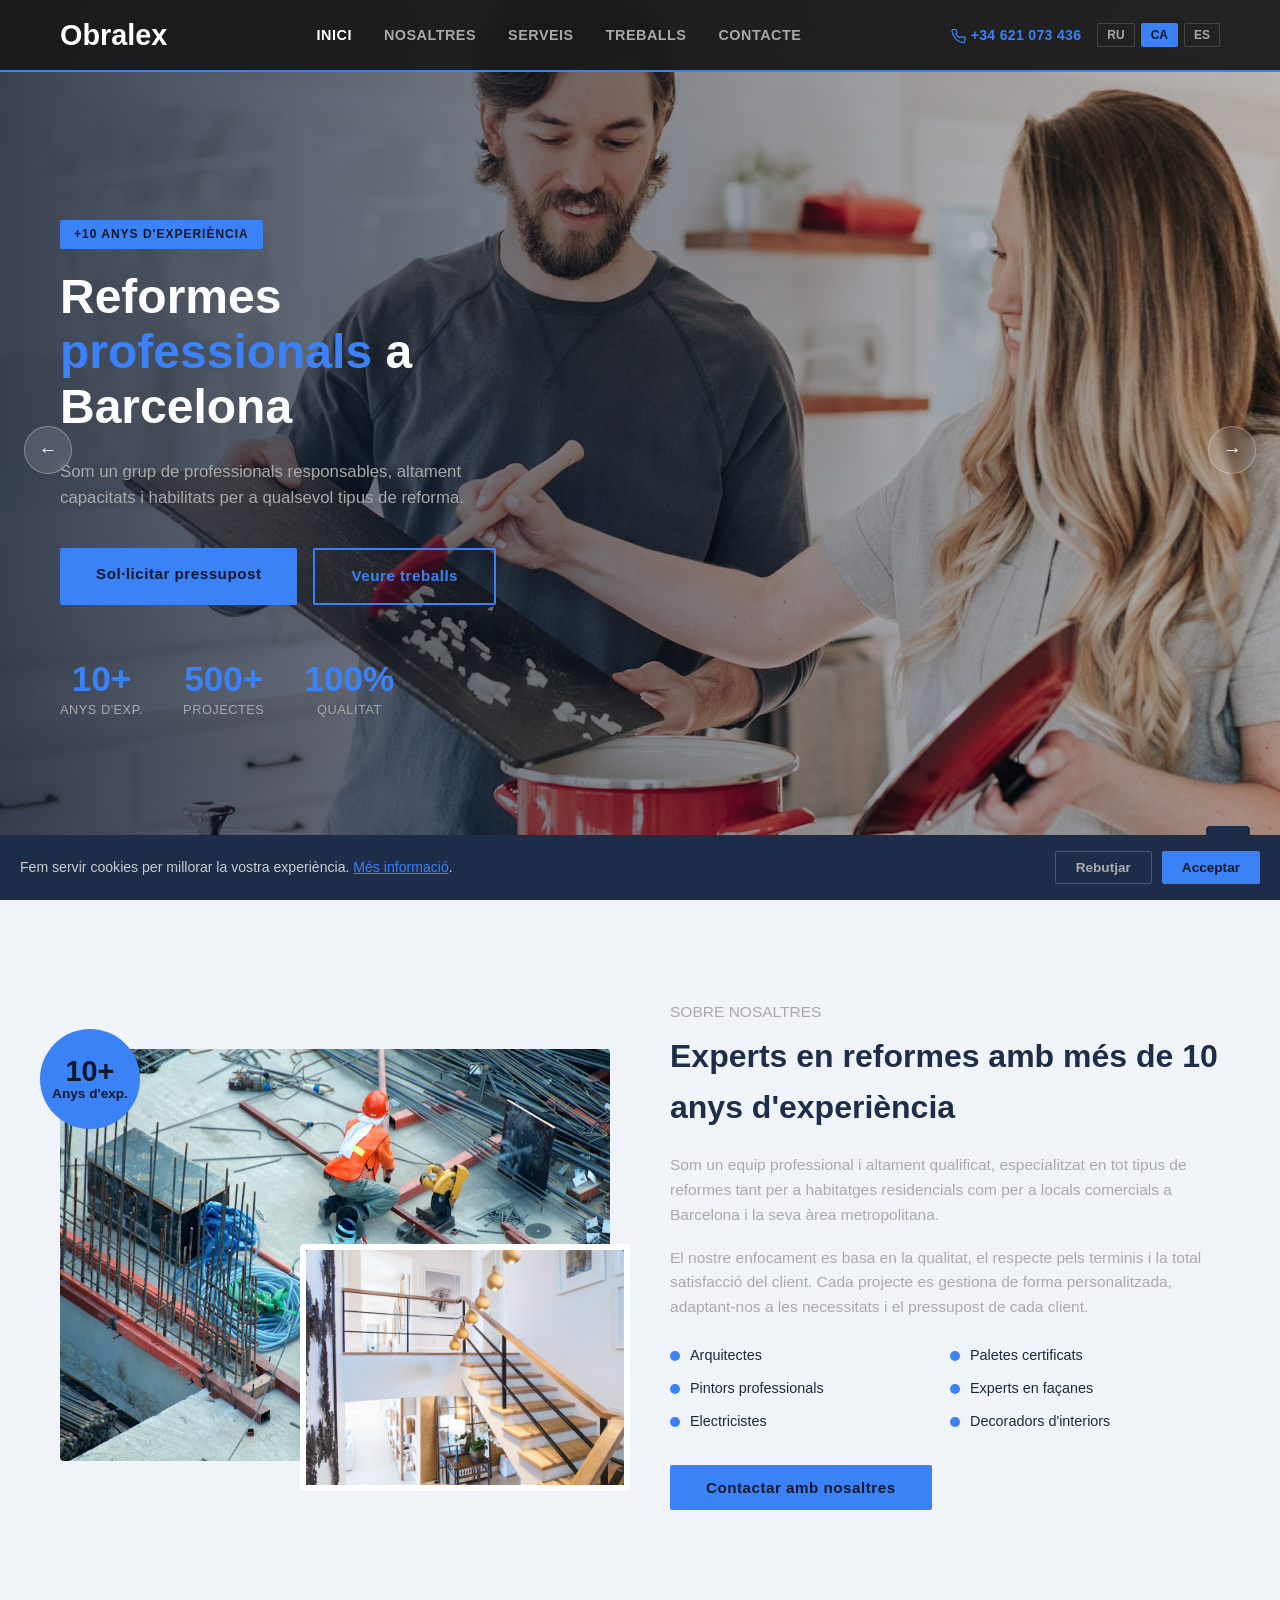
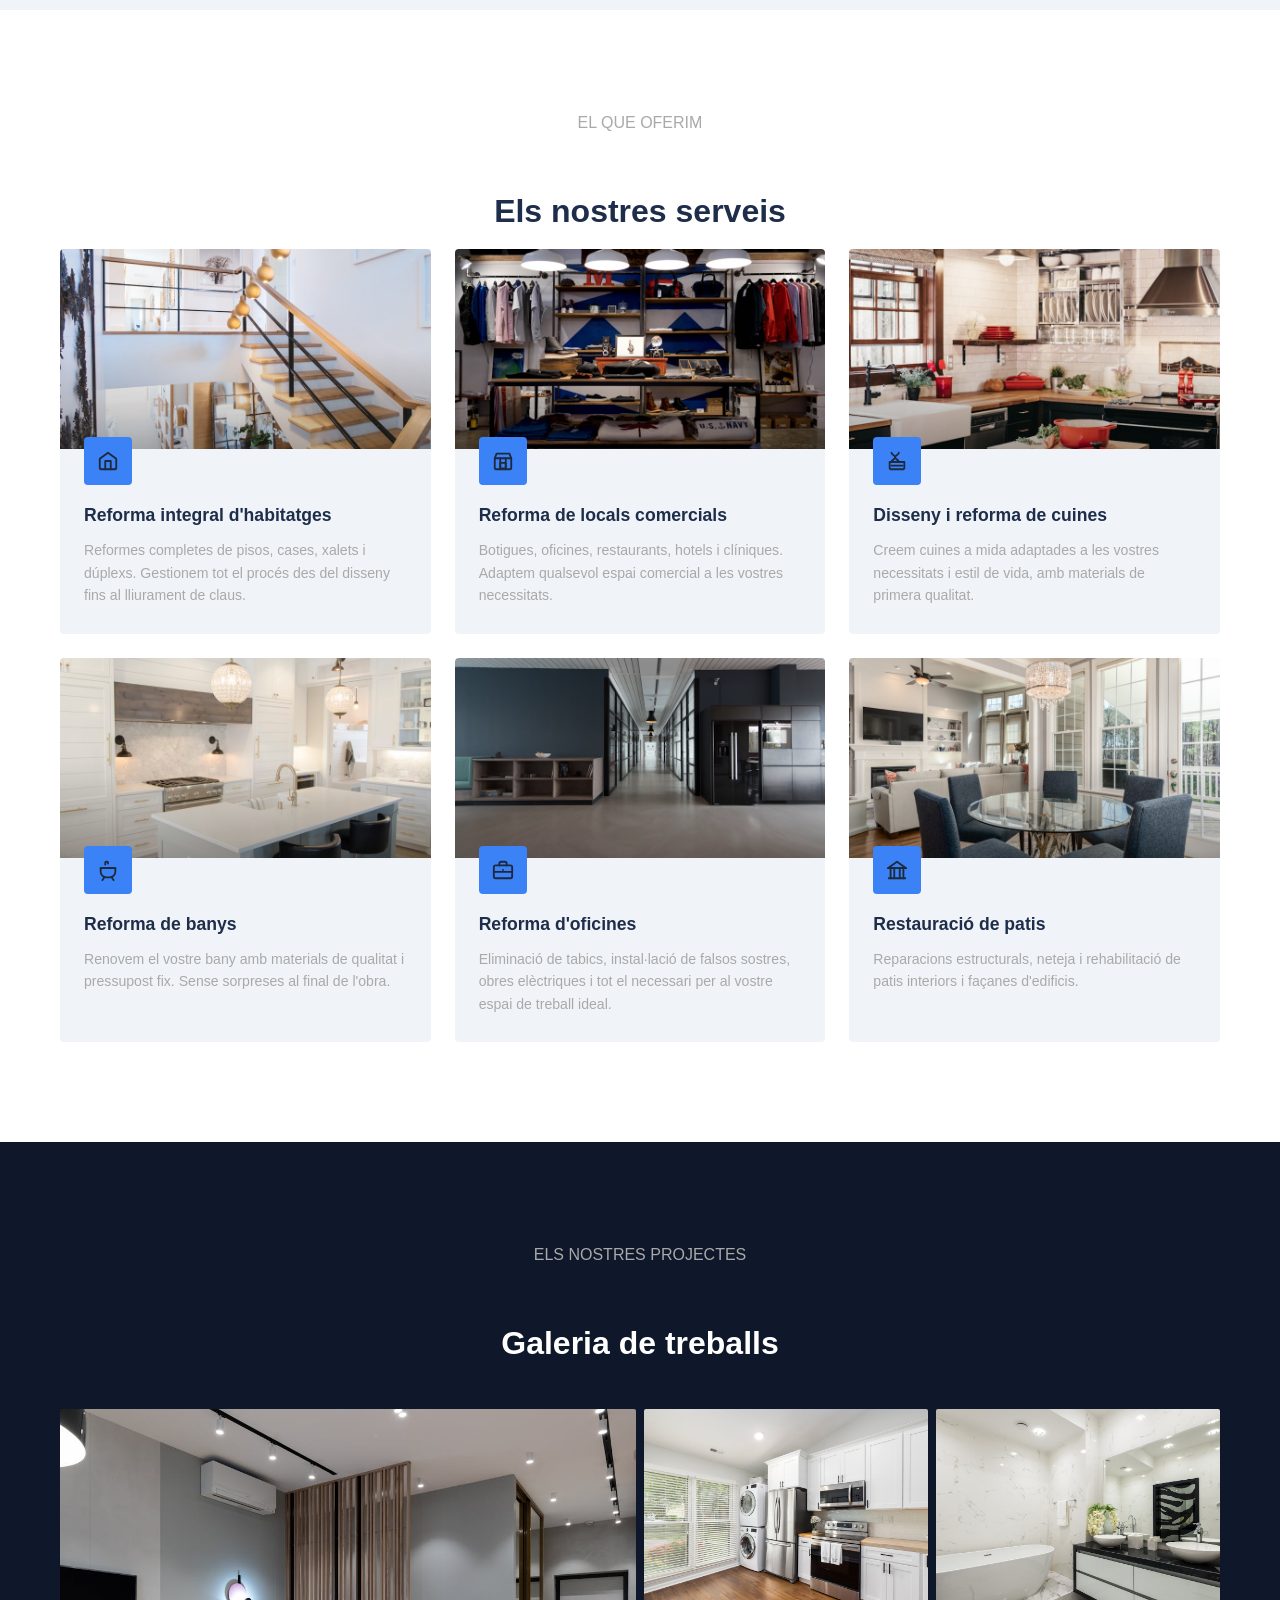
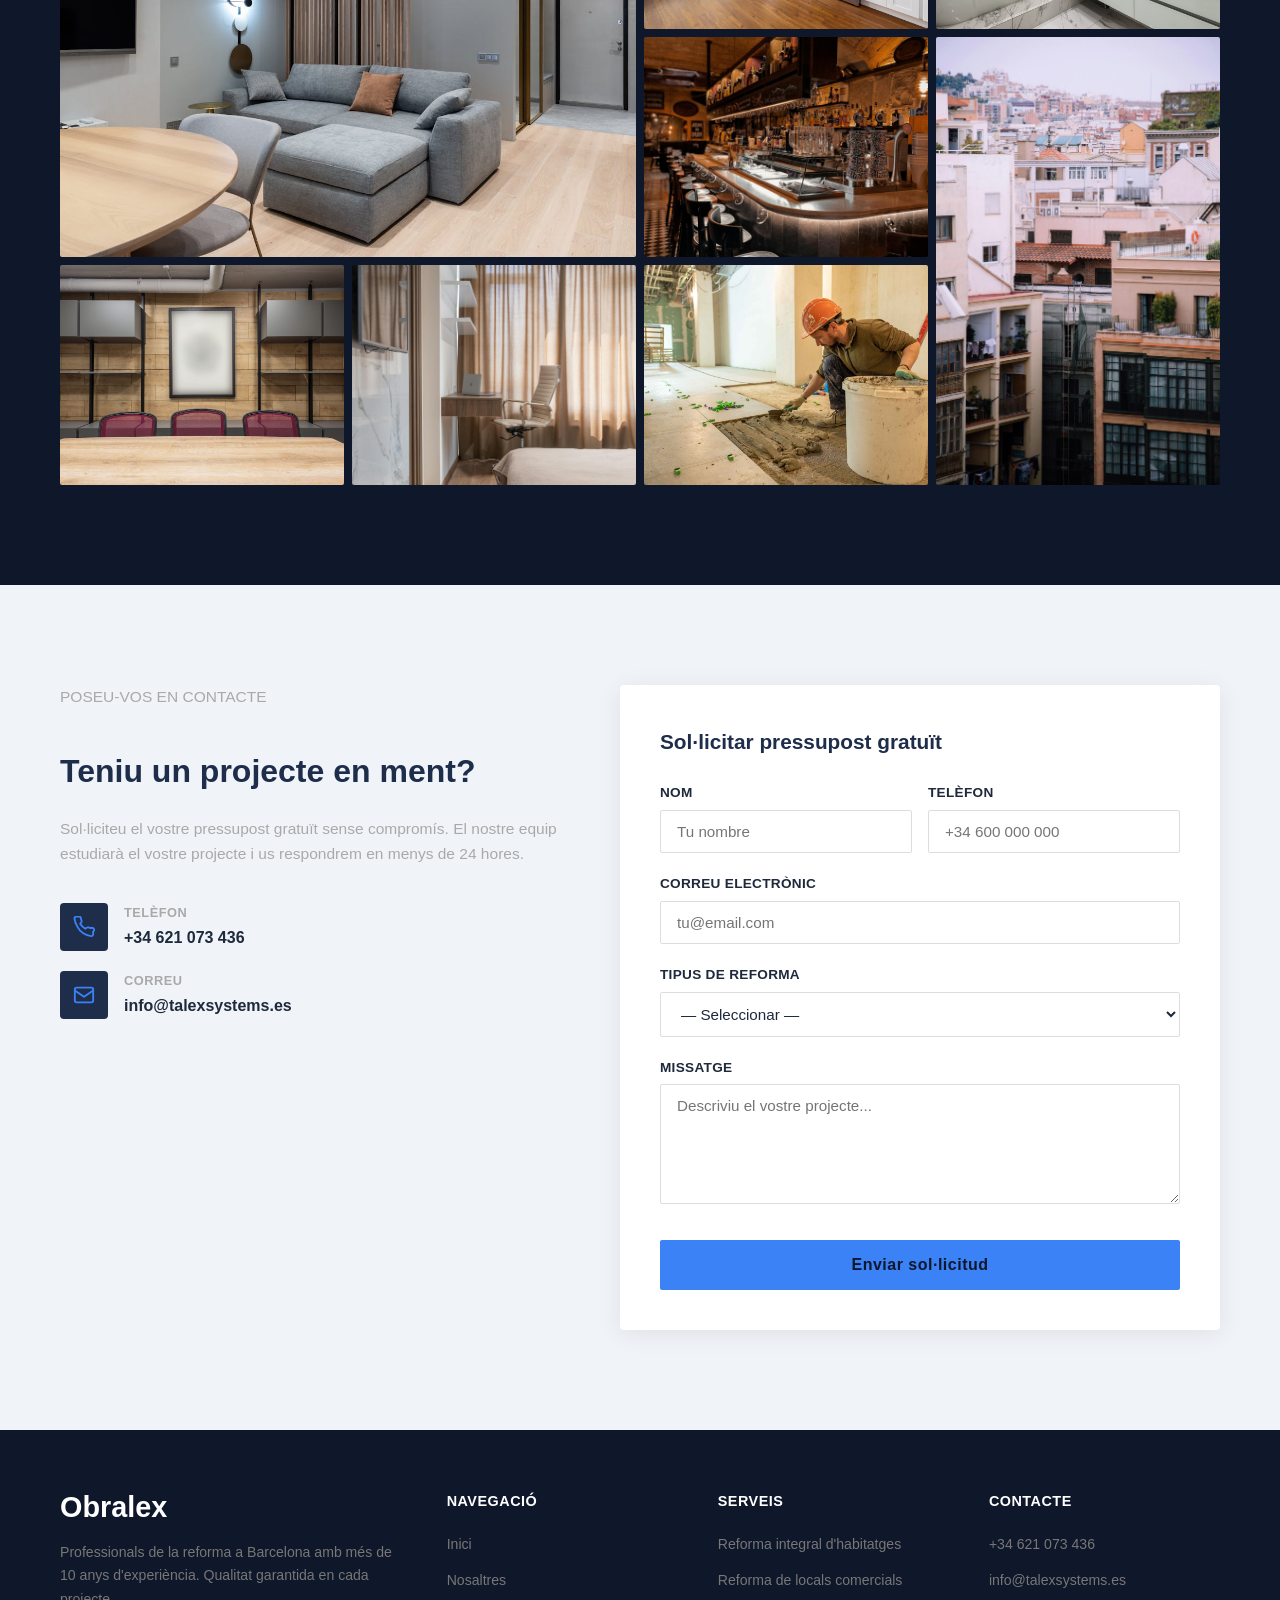
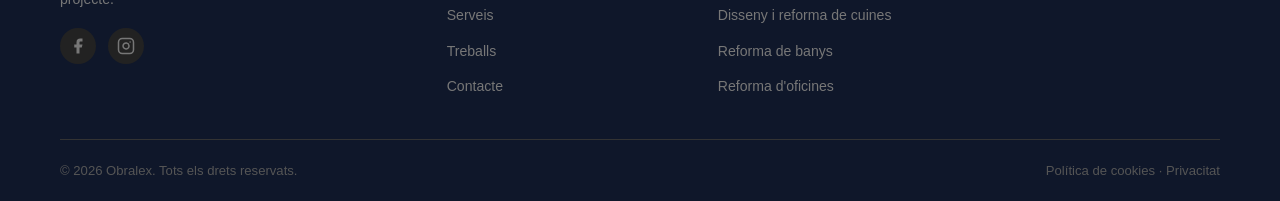
==== commit 2309717a: "3" ====
--- a/index.html
+++ b/index.html
@@ -420,10 +420,7 @@
 
 <!-- ==================== COOKIE BANNER ==================== -->
 <div class="cookie-banner" id="cookieBanner">
-  <p class="cookie-text" data-i18n="cookie_text">
-    Usamos cookies para mejorar tu experiencia.
-    <a href="cookie-policy.html" data-i18n="cookie_more">Подробнее</a>.
-  </p>
+  <p class="cookie-text"><span data-i18n="cookie_text">Fem servir cookies per millorar la vostra experiència.</span> <a href="cookie-policy.html" data-i18n="cookie_more">Més informació</a>.</p>
   <div class="cookie-actions">
     <button class="cookie-btn cookie-decline" onclick="closeCookie()" data-i18n="cookie_decline">Rechazar</button>
     <button class="cookie-btn cookie-accept" onclick="acceptCookie()" data-i18n="cookie_accept">Aceptar</button>
